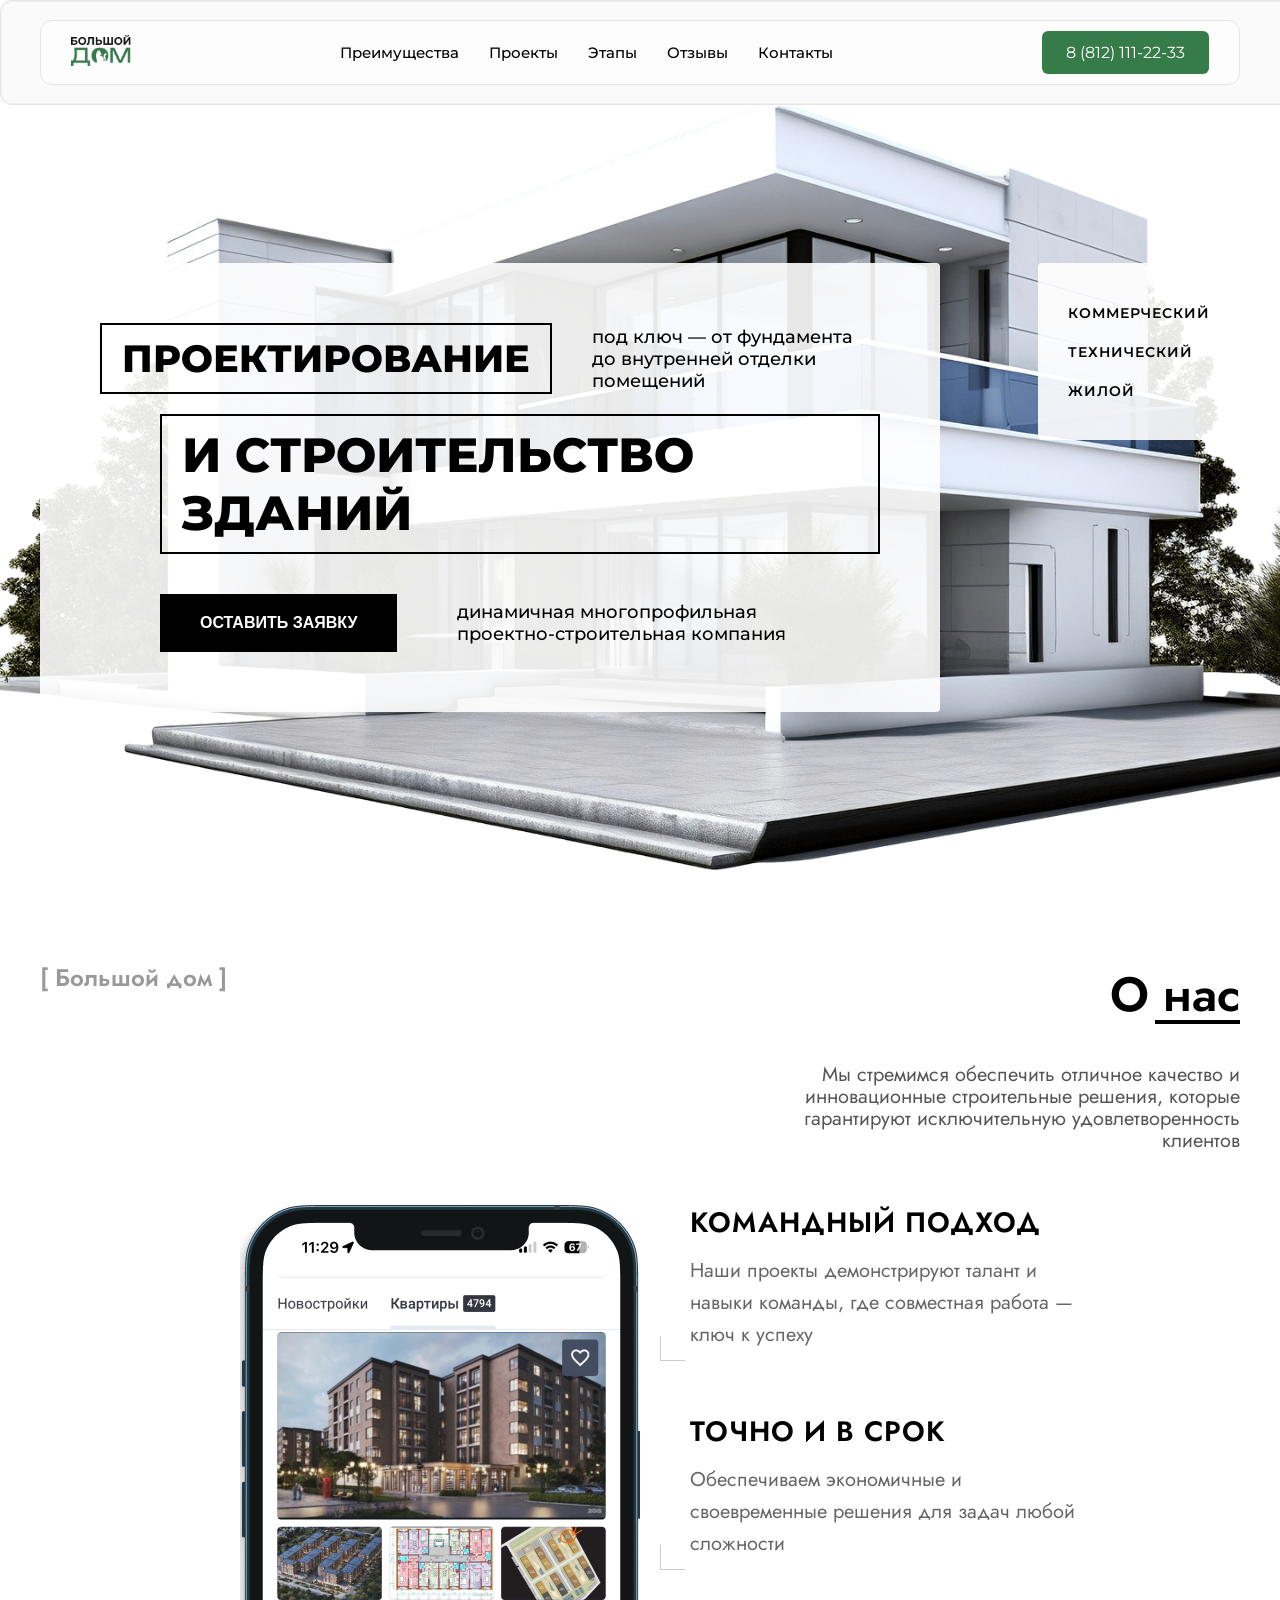
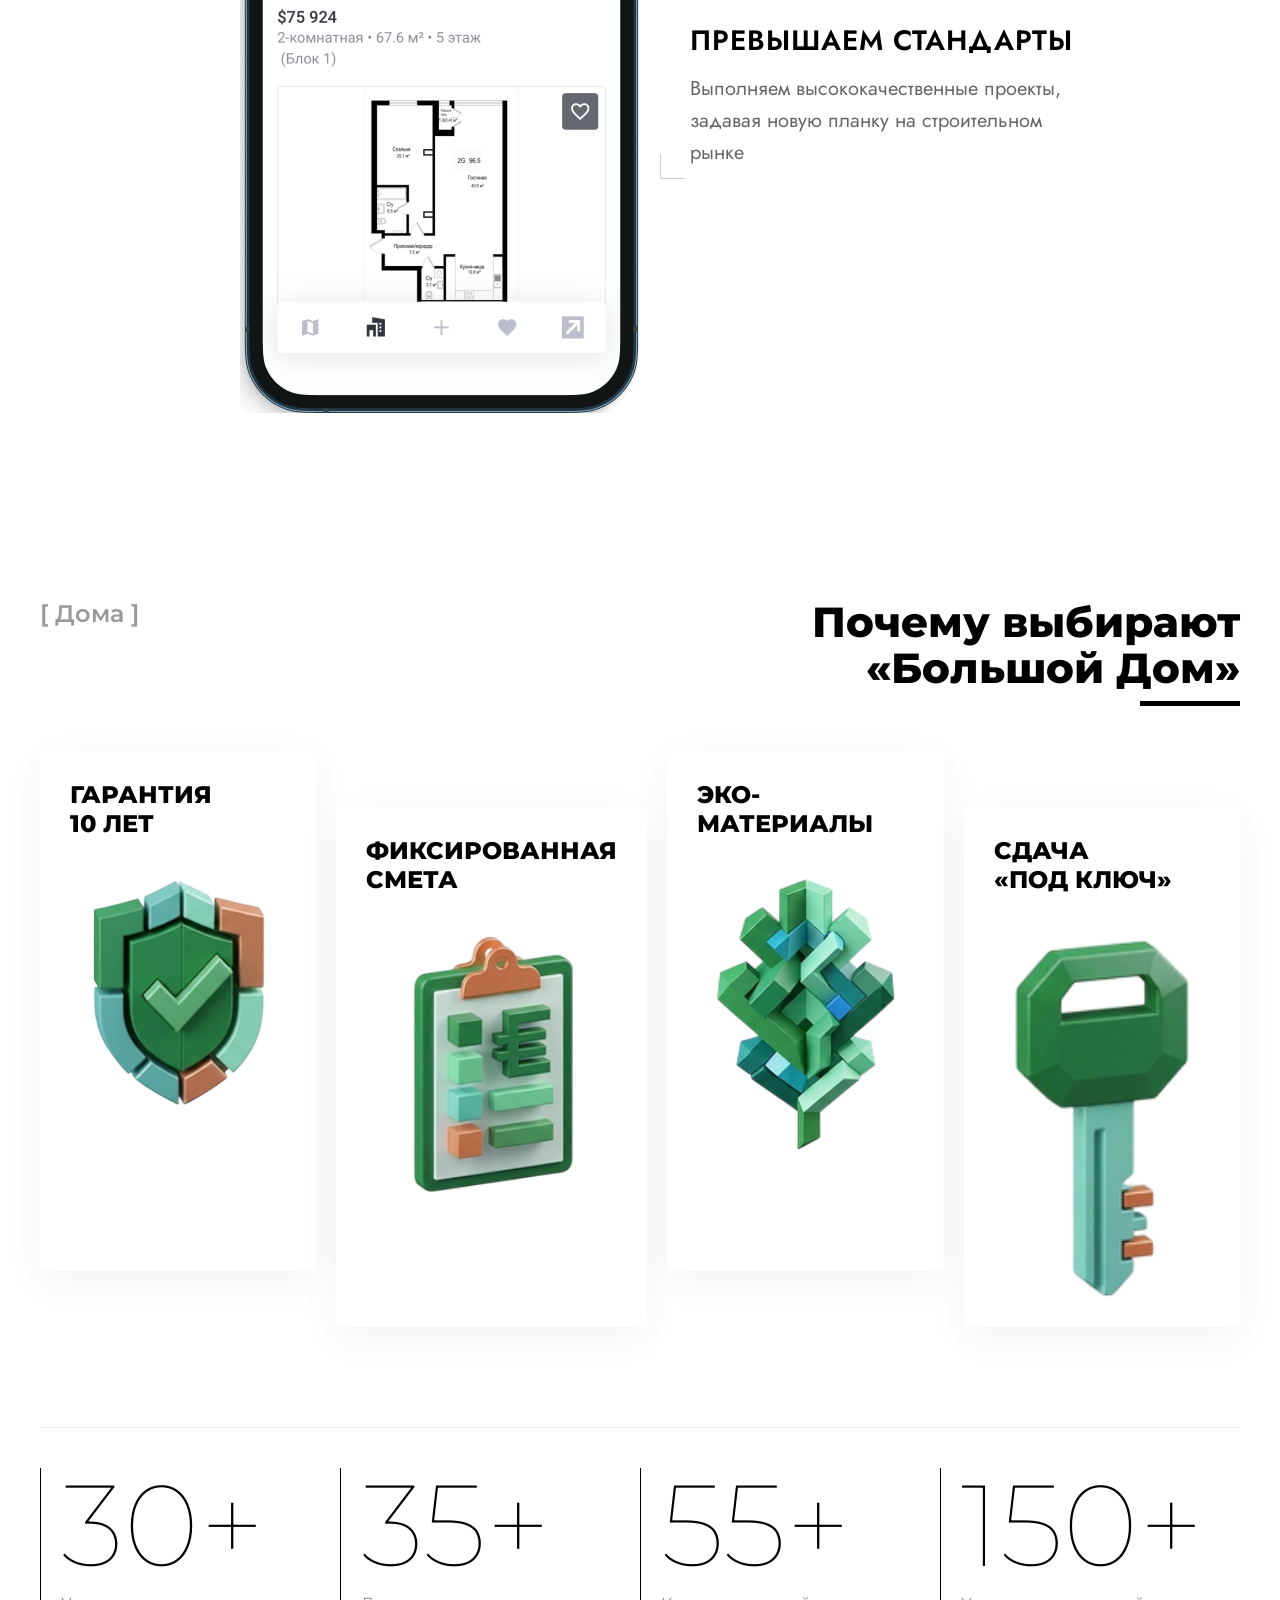
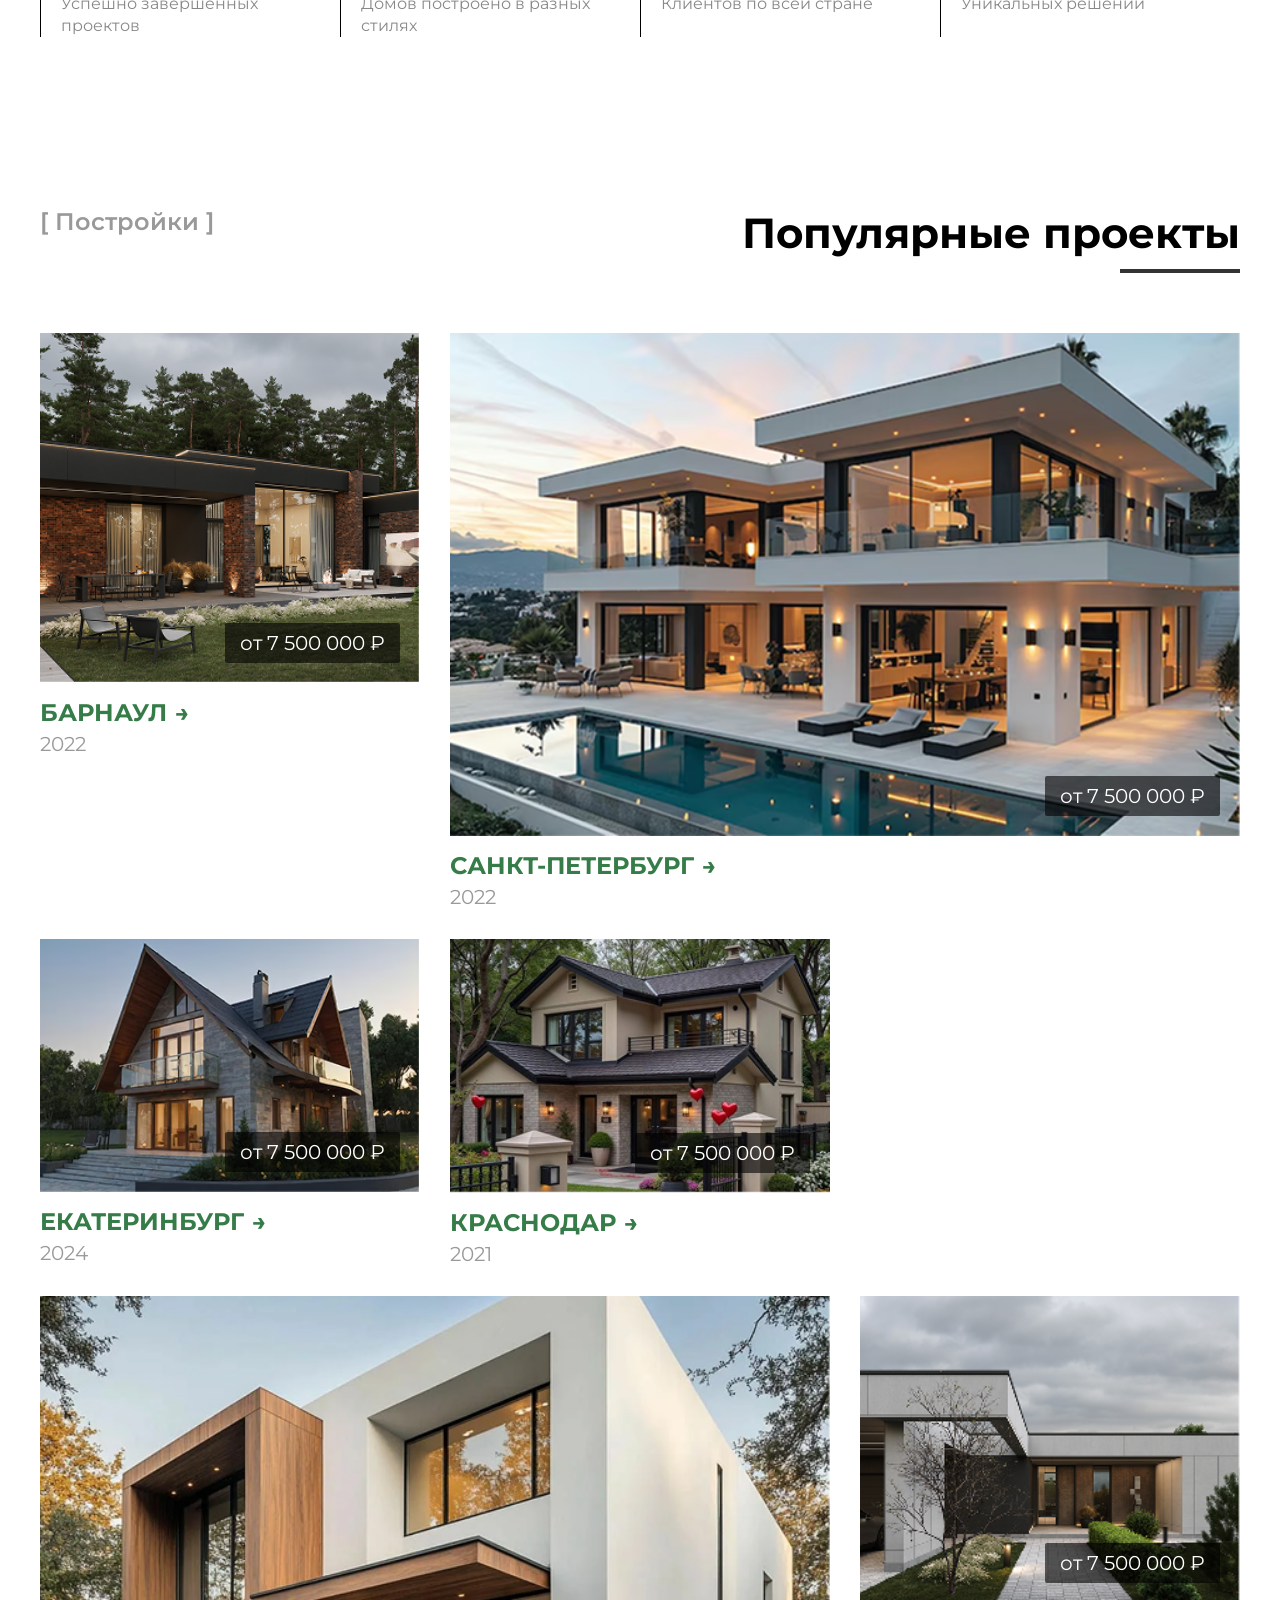
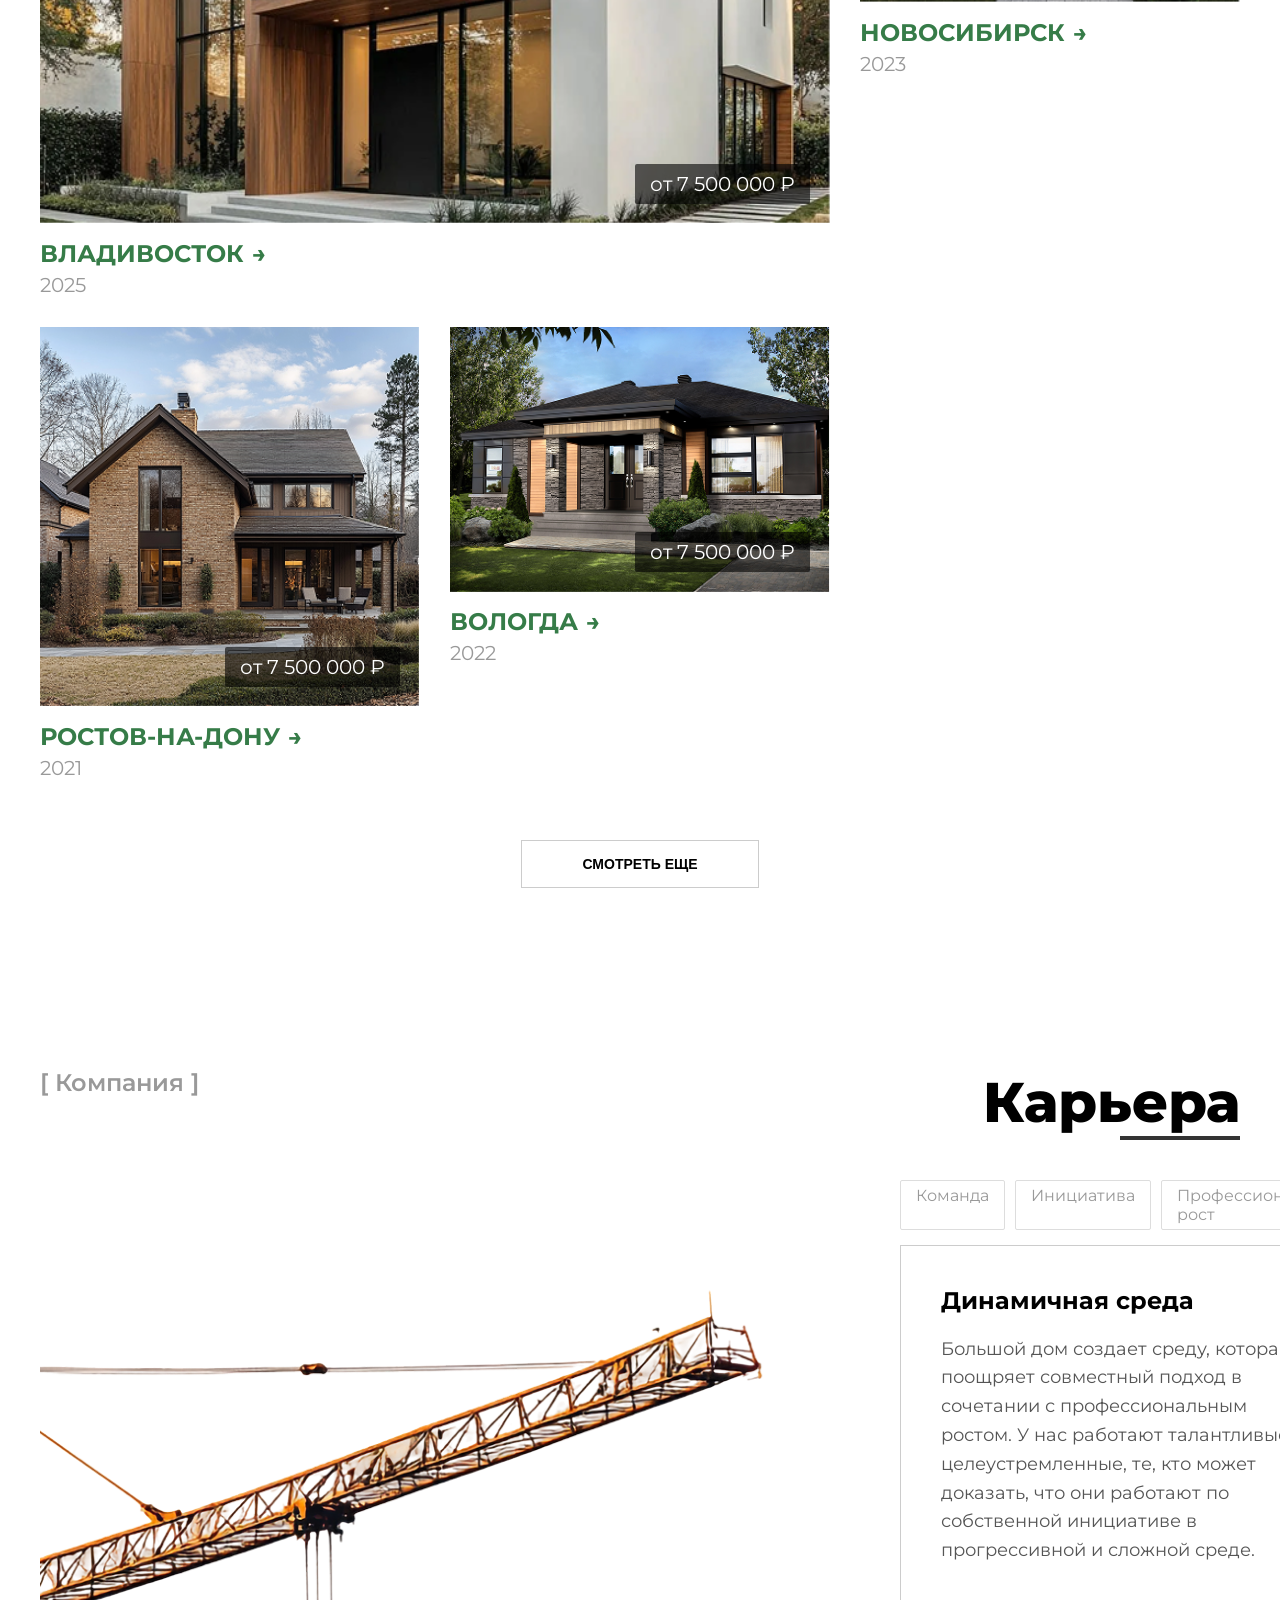
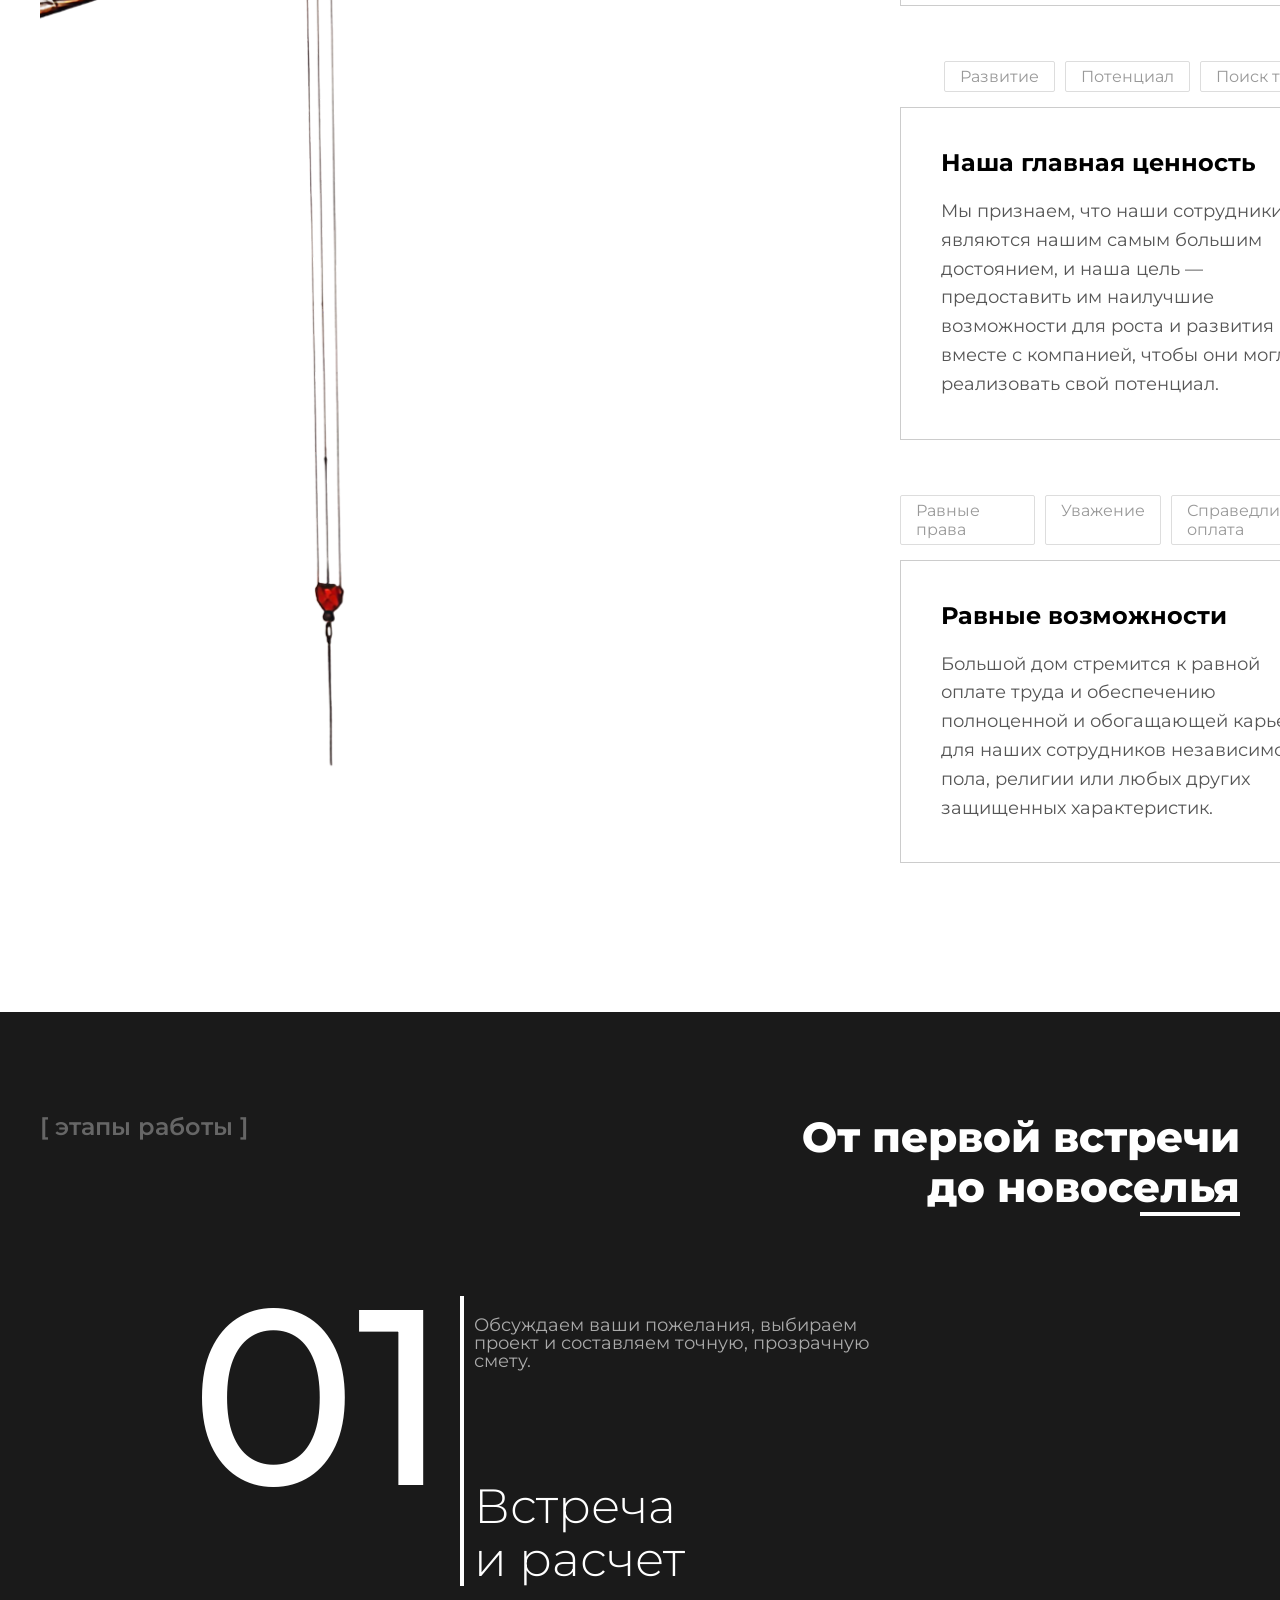
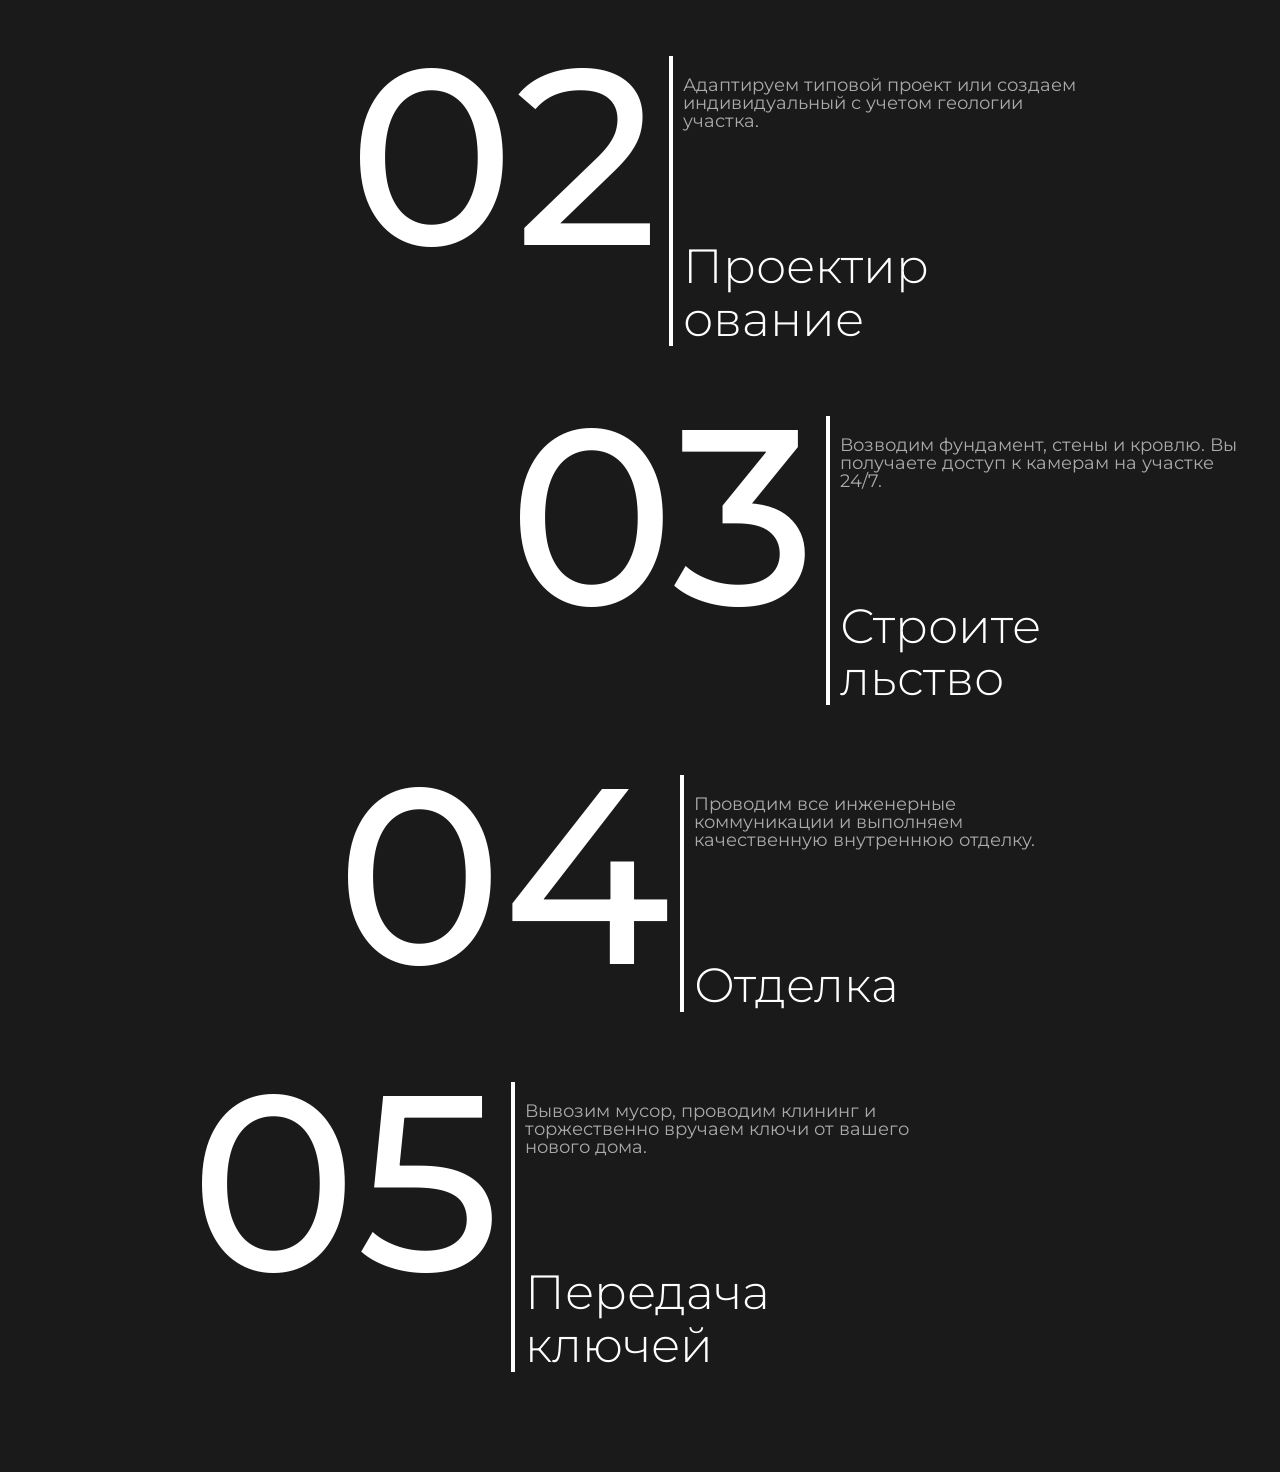
==== index.html @ cb2546c2 "teat1 test123123" ====
<!DOCTYPE html>
<html lang="ru">
<head>
    <meta charset="UTF-8">
    <meta name="viewport" content="width=device-width, initial-scale=1.0">
    <title>Большой Дом — Проектирование и строительство</title>
    <link rel="stylesheet" href="style.css">
    <link rel="preconnect" href="https://fonts.googleapis.com">
    <link rel="preconnect" href="https://fonts.gstatic.com" crossorigin>
    <link href="https://fonts.googleapis.com/css2?family=Jost:wght@400;500;600;700&family=Montserrat:wght@400;500;700;800&display=swap" rel="stylesheet">
</head>

<body>
    <header class="header">
        <div class="header-overlay">
            <div class="header-container">
                <div class="logo-block">
                    <img src="IMG/LogoDom.png" alt="Большой Дом" class="logo-image">
                </div>
                <nav class="nav-menu">
                    <a href="#">Преимущества</a>
                    <a href="#">Проекты</a>
                    <a href="#">Этапы</a>
                    <a href="#">Отзывы</a>
                    <a href="#">Контакты</a>
                </nav>
                <div class="phone-block">
                    <div class="phone-number-wrapper">
                        <div class="phone-number">8 (812) 111-22-33</div>
                    </div>
                </div>
            </div>
        </div>
    </header>

    <section class="hero">
        <div class="hero__inner">
            <div class="hero__content">
                <div class="hero__header-group">
                    <h2 class="hero__label">ПРОЕКТИРОВАНИЕ</h2>
                    <p class="hero__subtitle">под ключ — от фундамента до внутренней отделки помещений</p>
                </div>
                <h1 class="hero__main-title">И СТРОИТЕЛЬСТВО ЗДАНИЙ</h1>
                
                <div class="hero__footer-group">
                    <button class="button_zaiavka">ОСТАВИТЬ ЗАЯВКУ</button>
                    <p class="hero__description">динамичная многопрофильная<br>проектно-строительная компания</p>
                </div>
            </div>
            
            <div class="hero__right">
                <div class="building-types">
                    <div class="building-type"><span>КОММЕРЧЕСКИЙ</span></div>
                    <div class="building-type"><span>ТЕХНИЧЕСКИЙ</span></div>
                    <div class="building-type"><span>ЖИЛОЙ</span></div>
                </div>
            </div>
        </div>
    </section>

    <section class="about-section">
        <div class="container">
            <div class="about-header">
                <span class="about-brand">[ Большой дом ]</span>
                <div class="about-title-block">
                    <h2 class="about-h2">О нас</h2>
                    <p class="about-lead">Мы стремимся обеспечить отличное качество и инновационные строительные решения, которые гарантируют исключительную удовлетворенность клиентов</p>
                </div>
            </div>

            <div class="about-body">
                <div class="about-image-wrap">
                    <img src="IMG\iPhone 12 Pro Max.png" alt="Приложение Большой Дом" class="phone-img">
                </div>

                <div class="about-features">
                    <div class="feature-item">
                        <h3>КОМАНДНЫЙ ПОДХОД</h3>
                        <p>Наши проекты демонстрируют талант и навыки команды, где совместная работа — ключ к успеху</p>
                        <div class="deco-corner"></div>
                    </div>

                    <div class="feature-item">
                        <h3>ТОЧНО И В СРОК</h3>
                        <p>Обеспечиваем экономичные и своевременные решения для задач любой сложности</p>
                        <div class="deco-corner"></div>
                    </div>

                    <div class="feature-item">
                        <h3>ПРЕВЫШАЕМ СТАНДАРТЫ</h3>
                        <p>Выполняем высококачественные проекты, задавая новую планку на строительном рынке</p>
                        <div class="deco-corner"></div>
                    </div>
                </div>
            </div>
        </div>
    </section>

    <section class="benefits-section">
        <div class="container">
            <div class="benefits-header">
                <span class="about-brand">[ Дома ]</span>
                <h2 class="benefits-title">Почему выбирают<br>«Большой Дом»</h2>
            </div>

            <div class="benefits-grid">
                <div class="benefit-card">
                    <div class="card-content">
                        <h3>ГАРАНТИЯ<br>10 ЛЕТ</h3>
                        <img src="IMG/Icon1.png" alt="Гарантия" class="card-icon">
                    </div>
                </div>

                <div class="benefit-card2">
                    <div class="card-content">
                        <h3>ФИКСИРОВАННАЯ<br>СМЕТА</h3>
                        <img src="IMG/Icon2.png" alt="Смета" class="card-icon">
                    </div>
                </div>

                <div class="benefit-card">
                    <div class="card-content">
                        <h3>ЭКО-<br>МАТЕРИАЛЫ</h3>
                        <img src="IMG/Icon3.png" alt="Эко-материалы" class="card-icon">
                    </div>
                </div>

                <div class="benefit-card2">
                    <div class="card-content">
                        <h3>СДАЧА<br>«ПОД КЛЮЧ»</h3>
                        <img src="IMG/Icon4.png" alt="Под ключ" class="card-icon">
                    </div>
                </div>
            </div>

            <div class="stats-row">
                <div class="stat-item">
                    <div class="stat-number">30+</div>
                    <p class="stat-text">Успешно завершенных проектов</p>
                </div>
                <div class="stat-item">
                    <div class="stat-number">35+</div>
                    <p class="stat-text">Домов построено в разных стилях</p>
                </div>
                <div class="stat-item">
                    <div class="stat-number">55+</div>
                    <p class="stat-text">Клиентов по всей стране</p>
                </div>
                <div class="stat-item">
                    <div class="stat-number">150+</div>
                    <p class="stat-text">Уникальных решений</p>
                </div>
            </div>
        </div>
    </section>

    <section class="projects-section">
        <div class="container-wide">
            <div class="projects-header">
                <span class="about-brand">[ Постройки ]</span>
                <div class="projects-title-wrap">
                    <h2 class="projects-title">Популярные проекты</h2>
                    <div class="title-underline"></div>
                </div>
            </div>

            <div class="projects-grid">
                <div class="project-card">
                    <div class="project-img-container">
                        <img src="IMG/Barnaul.png" alt="Барнаул">
                        <span class="project-price">от 7 500 000 ₽</span>
                    </div>
                    <div class="project-info">
                        <h3>БАРНАУЛ <span>&rarr;</span></h3>
                        <p>2022</p>
                    </div>
                </div>

                <div class="project-card large">
                    <div class="project-img-container">
                        <img src="IMG\Piter.png" alt="Санкт-Петербург">
                        <span class="project-price">от 7 500 000 ₽</span>
                    </div>
                    <div class="project-info">
                        <h3>САНКТ-ПЕТЕРБУРГ <span>&rarr;</span></h3>
                        <p>2022</p>
                    </div>
                </div>

                

                <div class="project-card">
                    <div class="project-img-container">
                        <img src="IMG/Ekb.png" alt="Екатеринбург">
                        <span class="project-price">от 7 500 000 ₽</span>
                    </div>
                    <div class="project-info">
                        <h3>ЕКАТЕРИНБУРГ <span>&rarr;</span></h3>
                        <p>2024</p>
                    </div>
                </div>
                <div class="project-card">
                <div class="project-img-container">
                    <img src="IMG/Krasnodar.png" alt="Краснодар">
                    <span class="project-price">от 7 500 000 ₽</span>
                </div>
                <div class="project-info">
                    <h3>КРАСНОДАР <span>&rarr;</span></h3>
                    <p>2021</p>
                </div>
            </div>

            <div class="project-card large">
                <div class="project-img-container">
                    <img src="IMG/Vladivostok.png" alt="Владивосток">
                    <span class="project-price">от 7 500 000 ₽</span>
                </div>
                <div class="project-info">
                    <h3>ВЛАДИВОСТОК <span>&rarr;</span></h3>
                    <p>2025</p>
                </div>
            </div>

            <div class="project-card">
                <div class="project-img-container">
                    <img src="IMG/Novo.png" alt="Новосибирск">
                    <span class="project-price">от 7 500 000 ₽</span>
                </div>
                <div class="project-info">
                    <h3>НОВОСИБИРСК <span>&rarr;</span></h3>
                    <p>2023</p>
                </div>
            </div>

            <div class="project-card">
                <div class="project-img-container">
                    <img src="IMG/Rostov.png" alt="Ростов-на-Дону">
                    <span class="project-price">от 7 500 000 ₽</span>
                </div>
                <div class="project-info">
                    <h3>РОСТОВ-НА-ДОНУ <span>&rarr;</span></h3>
                    <p>2021</p>
                </div>
            </div>

            <div class="project-card">
                <div class="project-img-container">
                    <img src="IMG/vologda.png" alt="Вологда">
                    <span class="project-price">от 7 500 000 ₽</span>
                </div>
                <div class="project-info">
                    <h3>ВОЛОГДА <span>&rarr;</span></h3>
                    <p>2022</p>
                </div>
            </div>
        </div>
            </div>

            <div class="projects-footer">
                <button class="button-more">СМОТРЕТЬ ЕЩЕ</button>
            </div>
            
        </div>
    </section>
    <section class="career-section">
        <div class="container-career">
            <div class="career-header">
                <span class="about-brand">[ Компания ]</span>
                <div class="career-title-wrap">
                    <h2 class="career-main-title">Карьера</h2>
                    <div class="title-underline"></div>
                </div>
            </div>

            <div class="career-content">
                <div class="career-visual">
                    <img src="IMG/Kran.png" alt="Строительный кран" class="crane-img">
                </div>

                <div class="career-info">
                    <div class="career-block">
                        <div class="tags-row">
                            <span class="tag">Команда</span>
                            <span class="tag">Инициатива</span>
                            <span class="tag">Профессиональный рост</span>
                        </div>
                        <div class="career-text-box">
                            <h3>Динамичная среда</h3>
                            <p>Большой дом создает среду, которая поощряет совместный подход в сочетании с профессиональным ростом. У нас работают талантливые и целеустремленные, те, кто может доказать, что они работают по собственной инициативе в прогрессивной и сложной среде.</p>
                        </div>
                    </div>

                    <div class="career-block">
                        <div class="tags-row">
                            <span class="tag">Развитие</span>
                            <span class="tag">Потенциал</span>
                            <span class="tag">Поиск талантов</span>
                        </div>
                        <div class="career-text-box">
                            <h3>Наша главная ценность</h3>
                            <p>Мы признаем, что наши сотрудники являются нашим самым большим достоянием, и наша цель — предоставить им наилучшие возможности для роста и развития вместе с компанией, чтобы они могли реализовать свой потенциал.</p>
                        </div>
                    </div>

                    <div class="career-block">
                        <div class="tags-row">
                            <span class="tag">Равные права</span>
                            <span class="tag">Уважение</span>
                            <span class="tag">Справедливая оплата</span>
                        </div>
                        <div class="career-text-box">
                            <h3>Равные возможности</h3>
                            <p>Большой дом стремится к равной оплате труда и обеспечению полноценной и обогащающей карьеры для наших сотрудников независимо от пола, религии или любых других защищенных характеристик.</p>
                        </div>
                    </div>
                </div>
            </div>
        </div>
    </section>
    <section class="steps-section">
        <div class="container-steps">
            <div class="steps-header">
                <span class="about-brand white">[ этапы работы ]</span>
                <div class="steps-title-wrap">
                    <h2 class="steps-main-title">От первой встречи<br>до новоселья</h2>
                    <div class="title-underline white"></div>
                </div>
            </div>

            <div class="steps-timeline">
                <div class="step-item">
                    <div class="step-number">01</div>

                    <div class="step-divider"></div>

                    <div class="step-content">
                        <p class="step-descr">Обсуждаем ваши пожелания, выбираем проект и составляем точную, прозрачную смету.</p>
                        <h3>Встреча<br>и расчет</h3>
                    </div>
                </div>
                <div class="step-item step-item-center">
                    <div class="step-number">02</div>
                    <div class="step-divider"></div>
                    <div class="step-content">
                        <p class="step-descr">Адаптируем типовой проект или создаем индивидуальный с учетом геологии участка.</p>
                        <h3>Проектир<br>ование</h3>
                    </div>
                </div>

                <div class="step-item step-item-right">
                    <div class="step-number">03</div>
                    <div class="step-divider"></div>
                    <div class="step-content">
                        <p class="step-descr">Возводим фундамент, стены и кровлю. Вы получаете доступ к камерам на участке 24/7.</p>
                        <h3>Строите<br>льство</h3>
                    </div>
                </div>

                <div class="step-item step-item-center">
                    <div class="step-number">04</div>
                    <div class="step-divider"></div>
                    <div class="step-content">
                        <p class="step-descr">Проводим все инженерные коммуникации и выполняем качественную внутреннюю отделку.</p>
                        <h3>Отделка</h3>
                    </div>
                </div>

                <div class="step-item last">
                    <div class="step-number filled">05</div>
                    <div class="step-divider"></div>
                    <div class="step-content">
                        <p class="step-descr">Вывозим мусор, проводим клининг и торжественно вручаем ключи от вашего нового дома.</p>
                        <h3>Передача<br>ключей</h3>
                    </div>
                </div>
            </div>
        </div>
    </section>
</body>
</html>
---- style.css ----
/* Базовые настройки */
* {
    margin: 0;
    padding: 0;
    box-sizing: border-box;
}

body {
    font-family: 'Montserrat', sans-serif;
    background-color: #fff;
    color: #000;
}

/* ШАПКА */
.header {
    background-image: url('IMG/Header.png');
    background-size: cover;
    padding: 20px 40px;
}

.header-overlay {
    background: rgba(255, 255, 255, 0.6);
    border: 1px solid #e6e6e6;
    border-radius: 12px;
    max-width: 1400px;
    margin: 0 auto;
}

.header-container {
    display: flex;
    justify-content: space-between;
    align-items: center;
    padding: 10px 30px;
}

.logo-image { width: 60px; height: auto; }

.nav-menu { display: flex; gap: 30px; }
.nav-menu a {
    text-decoration: none;
    color: #000;
    font-weight: 500;
    font-size: 15px;
    transition: 0.3s;
}
.nav-menu a:hover { color: #367C48; }

.phone-number-wrapper {
    background-color: #367C48;
    color: #fff;
    padding: 12px 24px;
    border-radius: 6px;
}

/* HERO СЕКЦИЯ */
.hero {
    background-image: url('IMG/FonDOM.png');
    background-size: cover;
    background-position: center;
    min-height: 85vh;
    display: flex;
    align-items: center;
    padding: 40px;
}

.hero__inner {
    max-width: 1400px;
    margin: 0 auto;
    width: 100%;
    display: flex;
    justify-content: space-between;
    align-items: flex-start;
}

.hero__content {
    background: rgba(255, 255, 255, 0.9);
    padding: 60px;
    border-radius: 4px;
    max-width: 900px;
}

.hero__header-group {
    display: flex;
    align-items: center;
    gap: 40px;
    margin-bottom: 20px;
}

.hero__label {
    border: 2px solid #000;
    padding: 10px 20px;
    font-size: 38px;
    font-weight: 800;
}

.hero__subtitle {
    font-size: 18px;
    max-width: 350px;
    font-weight: 500;
}

.hero__main-title {
    font-size: 48px;
    font-weight: 800;
    border: 2px solid #000;
    display: inline-block;
    padding: 10px 20px;
    margin-left: 60px;
    margin-bottom: 40px;
}

.hero__footer-group {
    display: flex;
    align-items: center;
    gap: 60px;
    margin-left: 60px;
}

.button_zaiavka {
    background: #000;
    color: #fff;
    border: none;
    padding: 20px 40px;
    font-size: 16px;
    font-weight: 600;
    cursor: pointer;
}

.hero__description {
    font-size: 18px;
    font-weight: 500;
}

.hero__right {
    background: rgba(255, 255, 255, 0.9);
    padding: 40px 30px;
    border-radius: 4px;
}

.building-types { display: flex; flex-direction: column; gap: 20px; }
.building-type span { font-weight: 600; font-size: 14px; letter-spacing: 1px; }

/* СЕКЦИЯ О НАС */
.about-section {
    padding: 50px 0;
    font-family: 'Jost', sans-serif;
}

.container {
    align-items: center;
    padding: 40px;
    max-width: 1920px;
    margin: 0 auto;
}

.about-header {
    display: flex;
    justify-content: space-between;
    margin-bottom: 50px;
}

.about-brand {
    font-weight: 600;
    color: #999;
    font-size: 24px;
}

.about-title-block {
    text-align: right;
    max-width: 500px;
}

.about-h2 {
    font-size: 48px;
    font-weight: 600;
    margin-bottom: 35px;
    position: relative;
    display: inline-block;
}

.about-h2::after {
    content: "";
    position: absolute;
    right: 0;
    bottom: 5px;
    width: 85px;
    height: 4px;
    background: #000;
}

.about-lead {
    font-size: 20px;
    color: #555;
    line-height: 1.1;
    max-width: 1500px;

}

.about-body {
    display: flex;
    align-items: start;
    gap: 50px;
    margin-left: 200px;
}

.phone-img { width: 100%; max-width:x; }

.about-features {
    flex: 1;
    display: flex;
    flex-direction: column;
    gap: 60px;
}

.feature-item {
    position: relative;
}

.feature-item h3 {
    font-size: 28px;
    font-weight: 600;
    margin-bottom: 12px;
    letter-spacing: 1px;
}

.feature-item p {
    font-size: 20px;
    color: #666;
    max-width: 400px;
    line-height: 1.6;
}

.deco-corner {
    position: absolute;
    left: -30px;
    bottom: -10px;
    width: 25px;
    height: 25px;
    border-left: 1px solid #ccc;
    border-bottom: 1px solid #ccc;
}

/* Адаптивность */
@media (max-width: 1100px) {
    .hero__inner, .about-body, .about-header {
        flex-direction: column;
        align-items: center;
        text-align: center;
    }
    .about-title-block { text-align: center; margin-top: 20px; }
    .hero__main-title, .hero__footer-group { margin-left: 0; }
    .about-h2::after { right: 50%; transform: translateX(50%); }
    .deco-corner { left: 50%; transform: translateX(-50%); }
}

/* ========== СЕКЦИЯ ПРЕИМУЩЕСТВ ========== */
.benefits-section {
    padding: 50px 0;
    background-color: #fff;
    font-family: 'Montserrat', sans-serif;
}

.benefits-header {
    display: flex;
    justify-content: space-between;
    align-items: flex-start;
    margin-bottom: 60px;
}

.benefits-title {
    font-size: 42px;
    font-weight: 800;
    text-align: right;
    line-height: 1.1;
    position: relative;
}

/* Линия под заголовком как в макете */
.benefits-title::after {
    content: "";
    position: absolute;
    right: 0;
    bottom: -15px;
    width: 100px;
    height: 5px;
    background: #000000;
}

/* Сетка карточек */
.benefits-grid {
    display: flex;
    justify-content: space-between;
    gap: 20px;
    margin-bottom: 100px;
}

.benefit-card {
    flex: 1;
    background: #ffffff;
    border-radius: 4px;
    padding: 30px;
    min-height: 380px;
    box-shadow: 0 10px 40px rgba(0,0,0,0.05);
    display: flex;
    flex-direction: column;
    transition: transform 0.3s ease;
    margin-bottom: 56px;
}

.benefit-card2{
    flex: 1;
    background: #ffffff;
    border-radius: 4px;
    padding: 30px;
    min-height: 380px;
    box-shadow: 0 10px 40px rgba(0,0,0,0.05);
    display: flex;
    flex-direction: column;
    transition: transform 0.3s ease;
    margin-top: 56px;
}

.benefit-card:hover {
    transform: translateY(-10px);
}

.benefit-card h3 {
    font-size: 24px;
    font-weight: 800;
    margin-bottom: 40px;
    line-height: 1.2;
}

.benefit-card2:hover {
    transform: translateY(-10px);
}

.benefit-card2 h3 {
    font-size: 24px;
    font-weight: 800;
    margin-bottom: 40px;
    line-height: 1.2;
}

.card-icon {
    width: 100%;
    height: auto;
    max-width: 180px;
    margin: auto auto 0 auto;
    display: block;
}

/* Секция статистики */
.stats-row {
    display: flex;
    justify-content: space-between;
    border-top: 1px solid #eee;
    padding-top: 40px;
}

.stat-item {
    flex: 1;
    border-left: 1px solid #000;
    padding-left: 20px;
}

.stat-number {
    font-size: 115px;
    font-weight: 100;
    line-height: 1;
    margin-bottom: 10px;
    font-family: 'Montserrat', sans-serif;
}

.stat-text {
    font-size: 16px;
    color: #888;
    max-width: 380px;
    line-height: 1.4;
}

/* Адаптивность для нового блока */
@media (max-width: 1100px) {
    .benefits-grid {
        flex-wrap: wrap;
    }
    .benefit-card {
        flex: 0 0 calc(50% - 20px);
    }
    .stats-row {
        flex-wrap: wrap;
        gap: 40px;
    }
    .stat-item {
        flex: 0 0 calc(50% - 20px);
    }
}

@media (max-width: 600px) {
    .benefit-card, .stat-item {
        flex: 0 0 100%;
    }
    .benefits-header {
        flex-direction: column;
        text-align: center;
    }
    .benefits-title {
        text-align: center;
        margin-top: 20px;
    }
    .benefits-title::after {
        right: 50%;
        transform: translateX(50%);
    }
}

/* ========== СЕКЦИЯ ПРОЕКТОВ ========== */
.projects-section {
    padding: 80px 0;
    background-color: #fff;
    font-family: 'Montserrat', sans-serif;
}

.container-wide {
    max-width: 1920px;
    margin: 0 auto;
    padding: 0 40px;
}

.projects-header {
    display: flex;
    justify-content: space-between;
    align-items: flex-start;
    margin-bottom: 60px;
}

.projects-title-wrap {
    text-align: right;
}

.projects-title {
    font-size: 42px;
    font-weight: 700;
    margin-bottom: 10px;
}

.title-underline {
    width: 120px;
    height: 4px;
    background: #333;
    margin-left: auto;
}

/* Сетка с использованием Grid */
.projects-grid {
    display: grid;
    grid-template-columns: repeat(3, 1fr);
    grid-auto-rows: auto;
    gap: 40px;
    margin-bottom: 60px;
}

/* Большая карточка занимает 2 колонки */
.project-card.large {
    grid-column: span 2;
}

.project-img-container {
    position: relative;
    overflow: hidden;
    margin-bottom: 15px;
}

.project-img-container img {
    width: 100%;
    display: block;
    transition: transform 0.5s ease;
}

.project-card:hover img {
    transform: scale(1.05);
}

.project-price {
    position: absolute;
    bottom: 20px;
    right: 20px;
    background: rgba(0, 0, 0, 0.6);
    color: #fff;
    padding: 8px 15px;
    font-size: 20px;
    border-radius: 2px;
}

/* Кнопка Смотреть еще */
.projects-footer {
    display: flex;
    justify-content: center;
}

.button-more {
    background: none;
    border: 1px solid #ccc;
    padding: 15px 60px;
    font-size: 14px;
    font-weight: 600;
    cursor: pointer;
    transition: all 0.3s ease;
}

.button-more:hover {
    background: #000;
    color: #fff;
    border-color: #000;
}

/* Адаптивность */
@media (max-width: 1024px) {
    .projects-grid {
        grid-template-columns: repeat(2, 1fr);
    }
    .project-card.large {
        grid-column: span 2;
    }
}

@media (max-width: 768px) {
    .projects-grid {
        grid-template-columns: 1fr;
    }
    .project-card.large {
        grid-column: span 1;
    }
    .projects-header {
        flex-direction: column;
        gap: 20px;
    }
    .projects-title-wrap {
        text-align: left;
    }
    .title-underline {
        margin-left: 0;
    }
}

.projects-grid {
    display: grid;
    grid-template-columns: repeat(3, 1fr);
    gap: 30px;
    margin-bottom: 60px;
}

/* Настройка для больших карточек (Санкт-Петербург и Владивосток) */
.project-card.large {
    grid-column: span 2;
}

/* Стили заголовков внутри карточек */
.project-info h3 {
    font-size: 24px;
    font-weight: 700;
    color: #367C48;
    margin: 10px 0 5px 0;
    display: flex;
    align-items: center;
    gap: 8px;
}

.project-info p {
    font-size: 20px;
    color: #999;
}

/* ========== СЕКЦИЯ КАРЬЕРА ========== */
.career-section {
    padding: 100px 0;
    background-color: #fff;
    overflow: hidden;
}

.container-career {
    max-width: 1920px;
    margin: 0 auto;
    padding: 0 40px;
}

.career-header {
    display: flex;
    justify-content: space-between;
    margin-bottom: 40px;
}

.career-main-title {
    font-size: 56px;
    font-weight: 800;
    text-align: right;
}

.career-content {
    display: flex;
    gap: 60px;
    position: relative;
}

/* Левая часть с краном */
.career-visual {
    flex: 0 0 800px;
    position: relative;
}

.crane-img {
    width: 100%;
    height: auto;
    object-fit: cover;
}

/* Правая часть с текстом */
.career-info {
    flex: 1;
    display: flex;
    flex-direction: column;
    gap: 55px;
}

.career-block {
    max-width: 700px;
}

/* Сдвиг центрального блока вправо как в макете */
.career-block.shift-right {
    align-self: flex-end;
}

.tags-row {
    display: flex;
    gap: 10px;
    margin-bottom: 15px;
    justify-content: flex-end;
}

.tag {
    font-size: 16px;
    border: 1px solid #ddd;
    padding: 5px 15px;
    color: #999;
    border-radius: 2px;
}

.career-text-box {
    border: 1px solid #ccc;
    padding: 40px;
    background: #fff;
}

.career-text-box h3 {
    font-size: 24px;
    font-weight: 700;
    margin-bottom: 20px;
    color: #000;
}

.career-text-box p {
    font-size: 18px;
    line-height: 1.6;
    color: #555;
}

/* Адаптивность */
@media (max-width: 1200px) {
    .career-content {
        flex-direction: column;
    }
    .career-visual {
        flex: none;
        width: 100%;
        max-height: 400px;
        overflow: hidden;
    }
    .career-block.shift-right {
        align-self: flex-start;
    }
}

/* ========== СЕКЦИЯ ЭТАПЫ РАБОТЫ ========== */
.steps-section {
    background-color: #1a1a1a;
    color: #ffffff;
    padding: 100px 0;
    font-family: 'Montserrat', sans-serif;
}

.container-steps {
    max-width: 1920px;
    margin: 0 auto;
    padding: 0 40px;
}

.steps-header {
    display: flex;
    justify-content: space-between;
    margin-bottom: 80px;
}

.about-brand.white { color: #666; }
.title-underline.white { background: #fff; margin-left: auto; width: 100px; height: 4px; }

.steps-main-title {
    font-size: 42px;
    font-weight: 800;
    text-align: right;
    line-height: 1.2;
}

.steps-timeline {
    position: relative;
    display: flex;
    flex-direction: column;
    gap: 70px;
    padding-left: 150px;
}

/* Вертикальная линия */
.timeline-line {
    position: absolute;
    left: 285px;
    top: 0;
    bottom: 0;
    width: 2px;
    background: #ffffff;
    z-index: 1;
}

.step-item {
    position: relative;
    display: flex;
    align-items: flex-start;
    z-index: 2;
    align-items: stretch;
}

/* Контурные цифры */
.step-number {
    font-size: 250px;
    font-weight: 500;
    line-height: 0.8;
    color: rgb(255, 255, 255);
    min-width: 220px;
    font-family: 'Montserrat', sans-serif;
}

/* Последняя цифра закрашена */
.step-number.filled {
    color: #ffffff;
    -webkit-text-stroke: 0;
}

.step-content {
    padding-top: 20px;
    max-width: 400px;
}

.step-descr {
    font-size: 18px;
    color: #aaa;
    margin-bottom: 110px;
    line-height: 1;
}

.step-content h3 {
    font-size: 48px;
    font-weight: 300;
    line-height: 1.1;
}

/* Адаптивность */
@media (max-width: 1024px) {
    .steps-timeline { padding-left: 0; }
    .timeline-line { display: none; }
    .step-item { flex-direction: column; margin-bottom: 40px; }
    .step-number { font-size: 100px; margin-bottom: 20px; }
    .steps-main-title { font-size: 32px; }
}

.step-item-center{
    justify-content: center;
}

.step-item-right{
    justify-content: right;
}

.step-divider {
    width: 4px;          
    background-color: #fff; 
    margin: 0 10px;       
    flex-shrink: 0;       
}
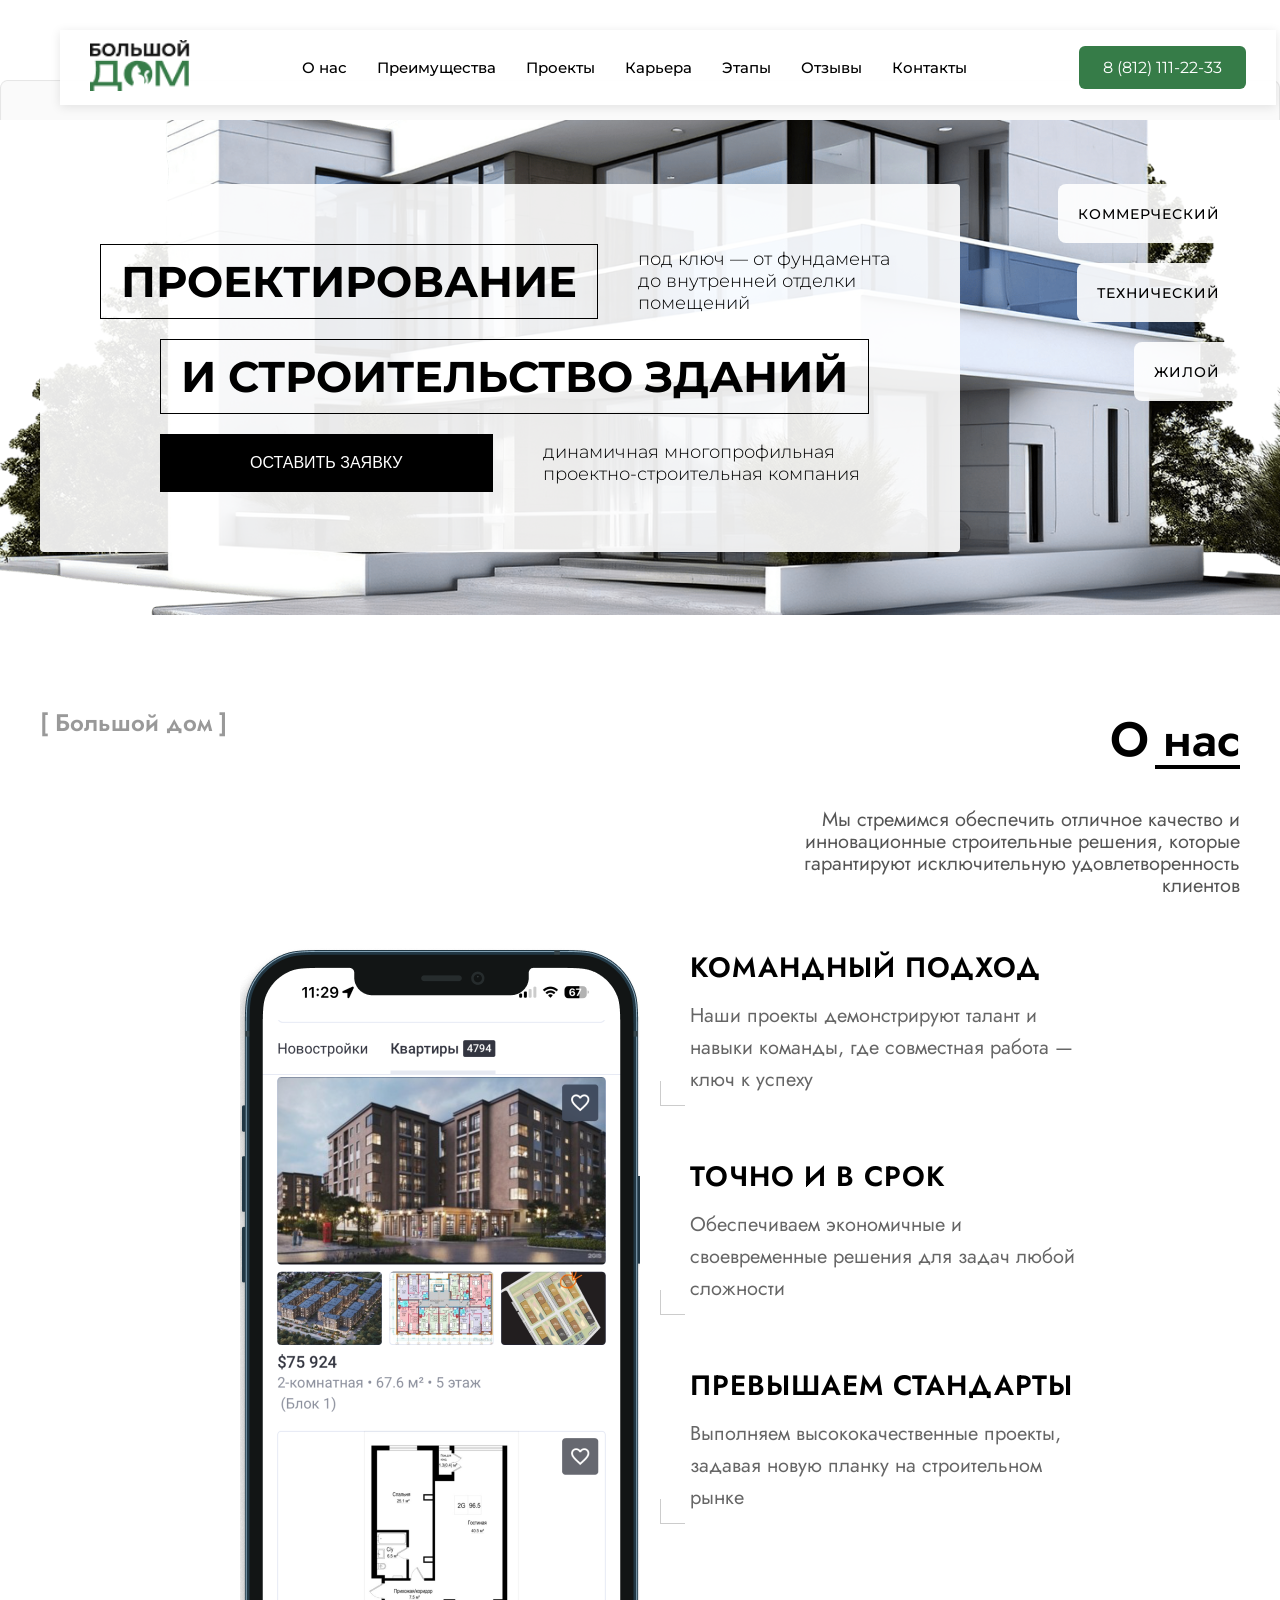
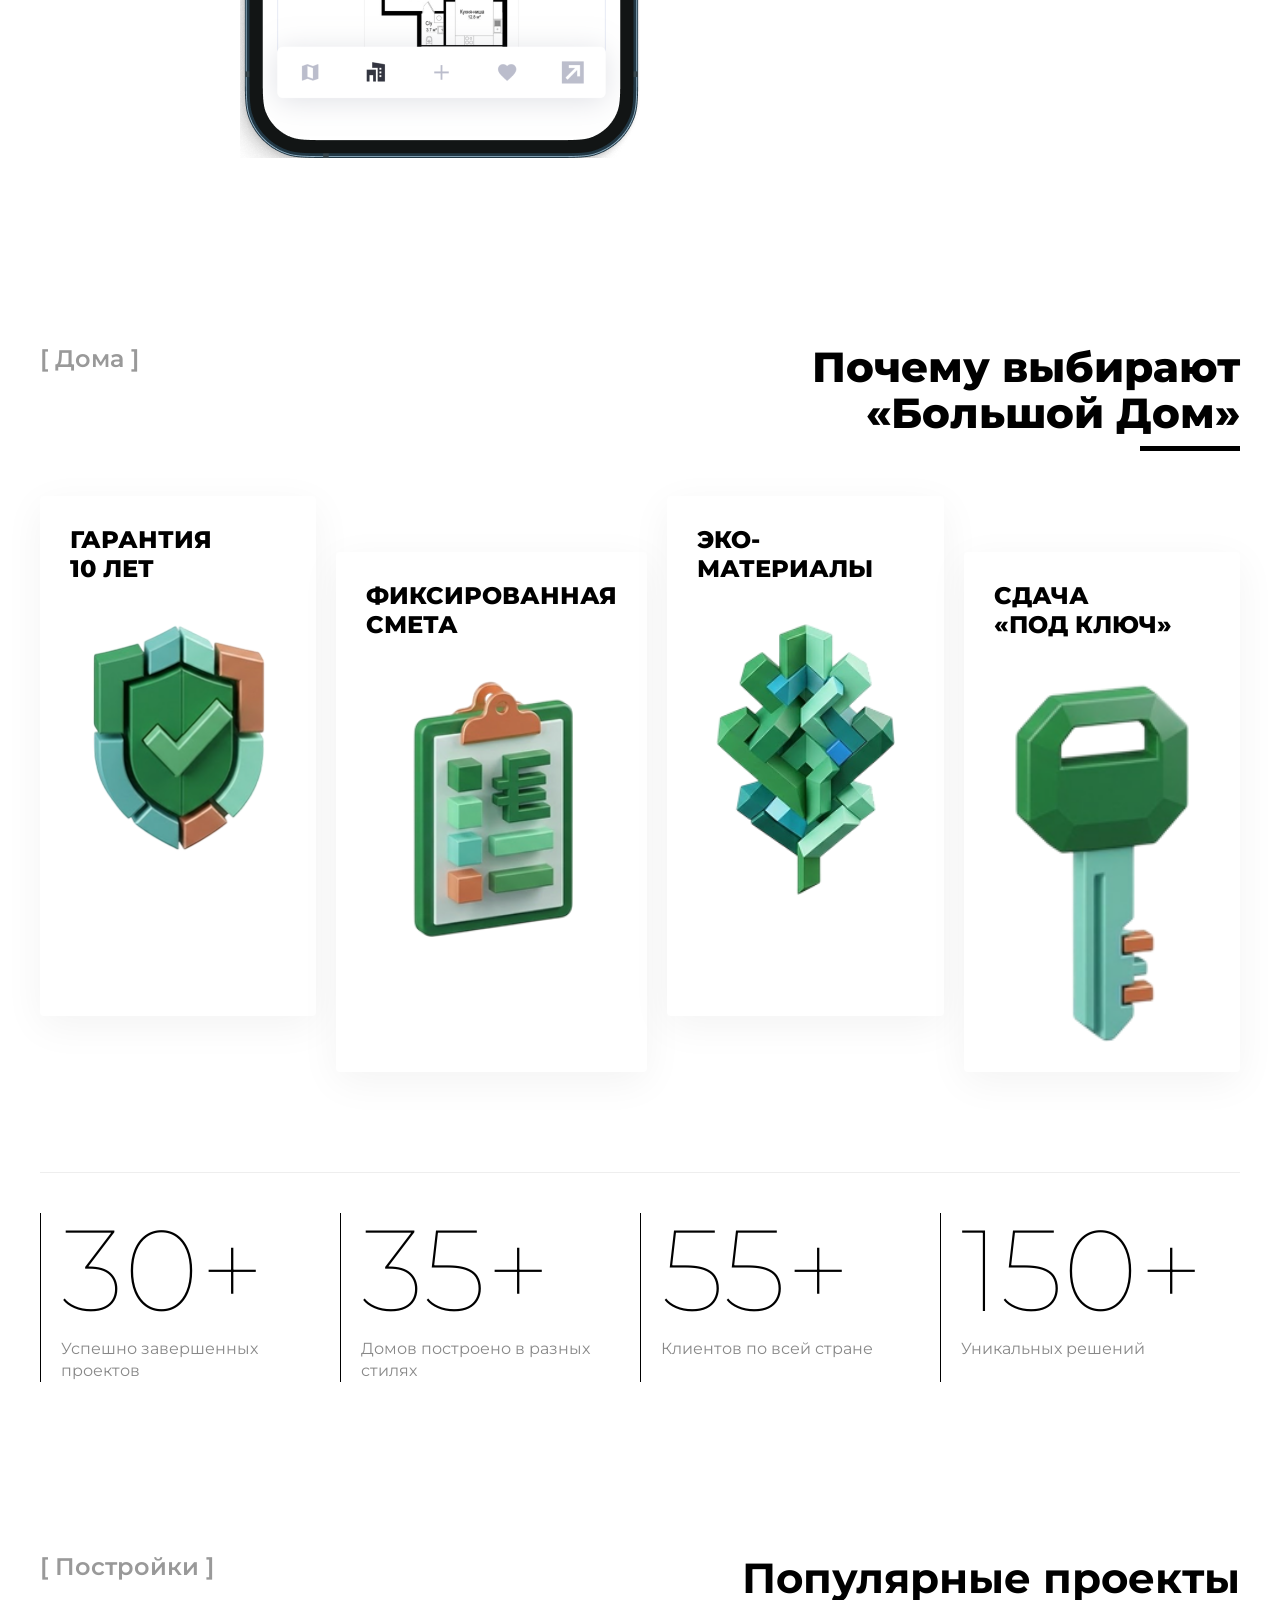
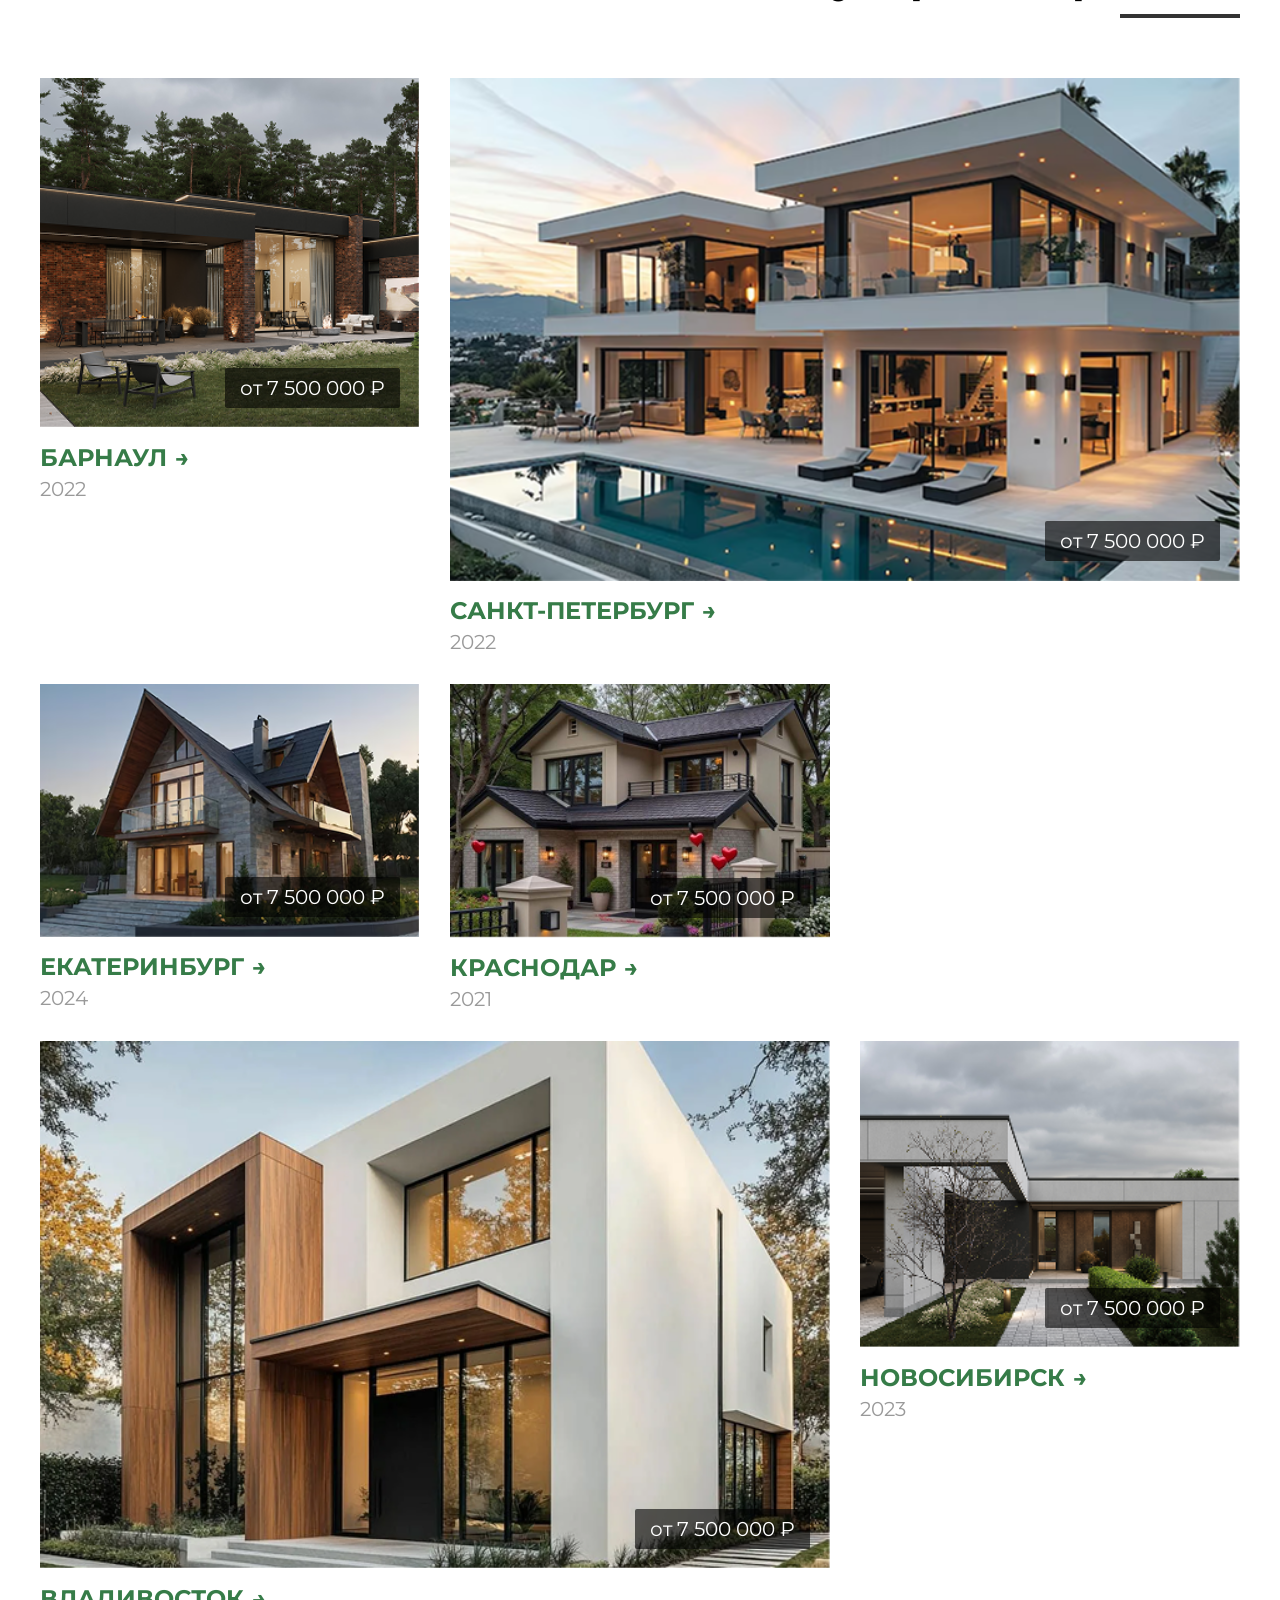
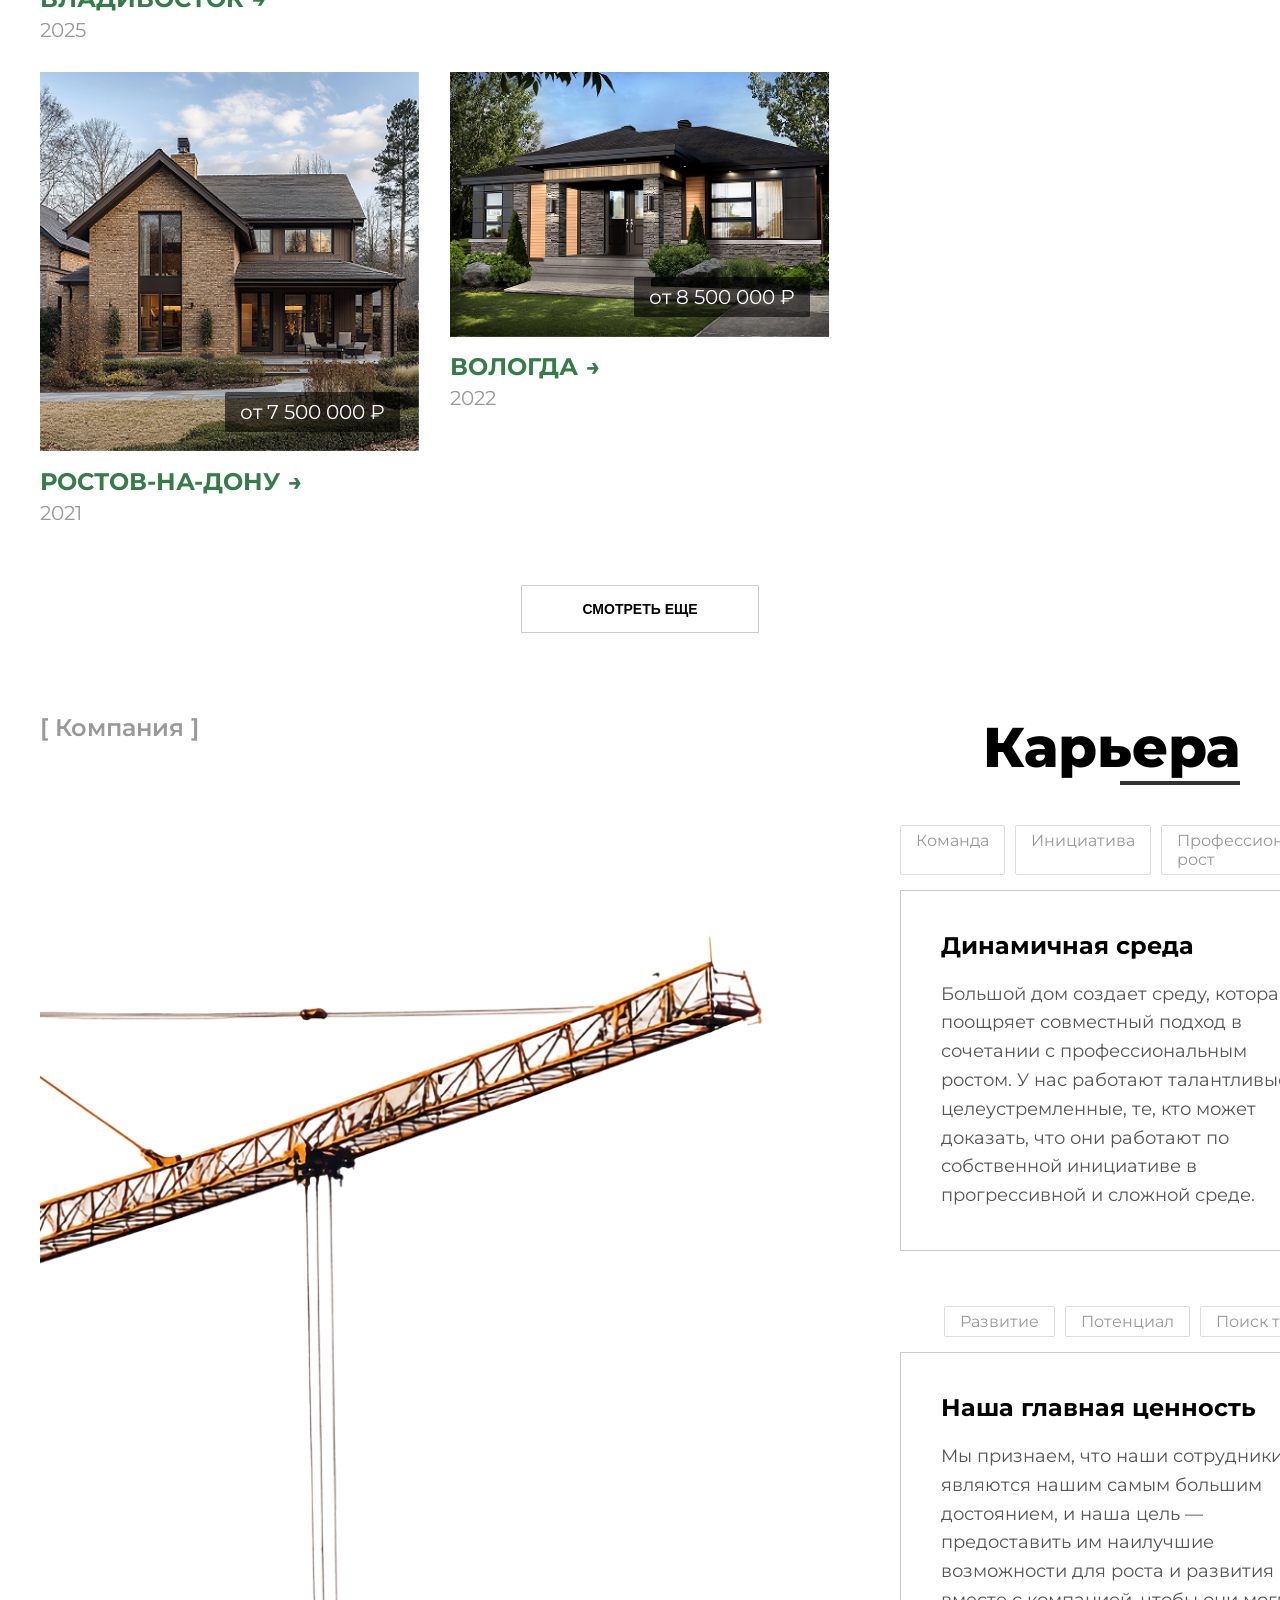
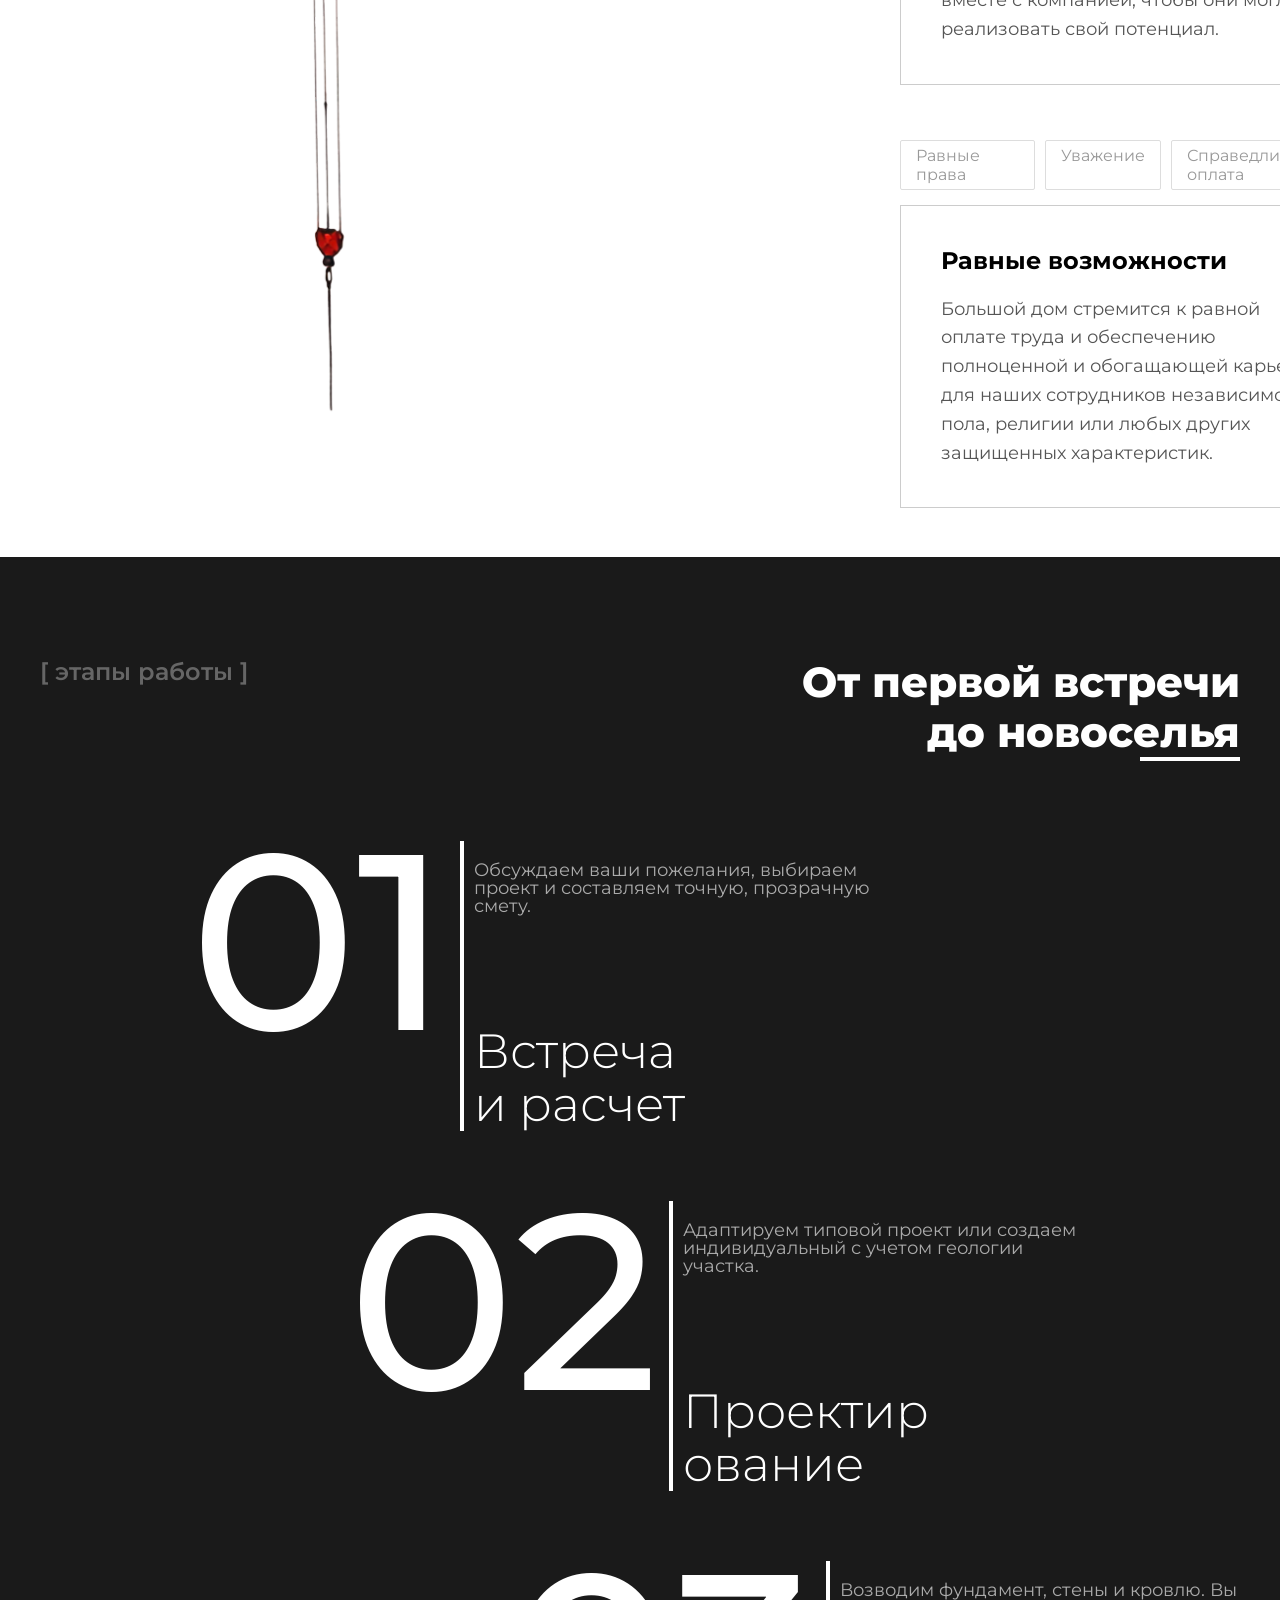
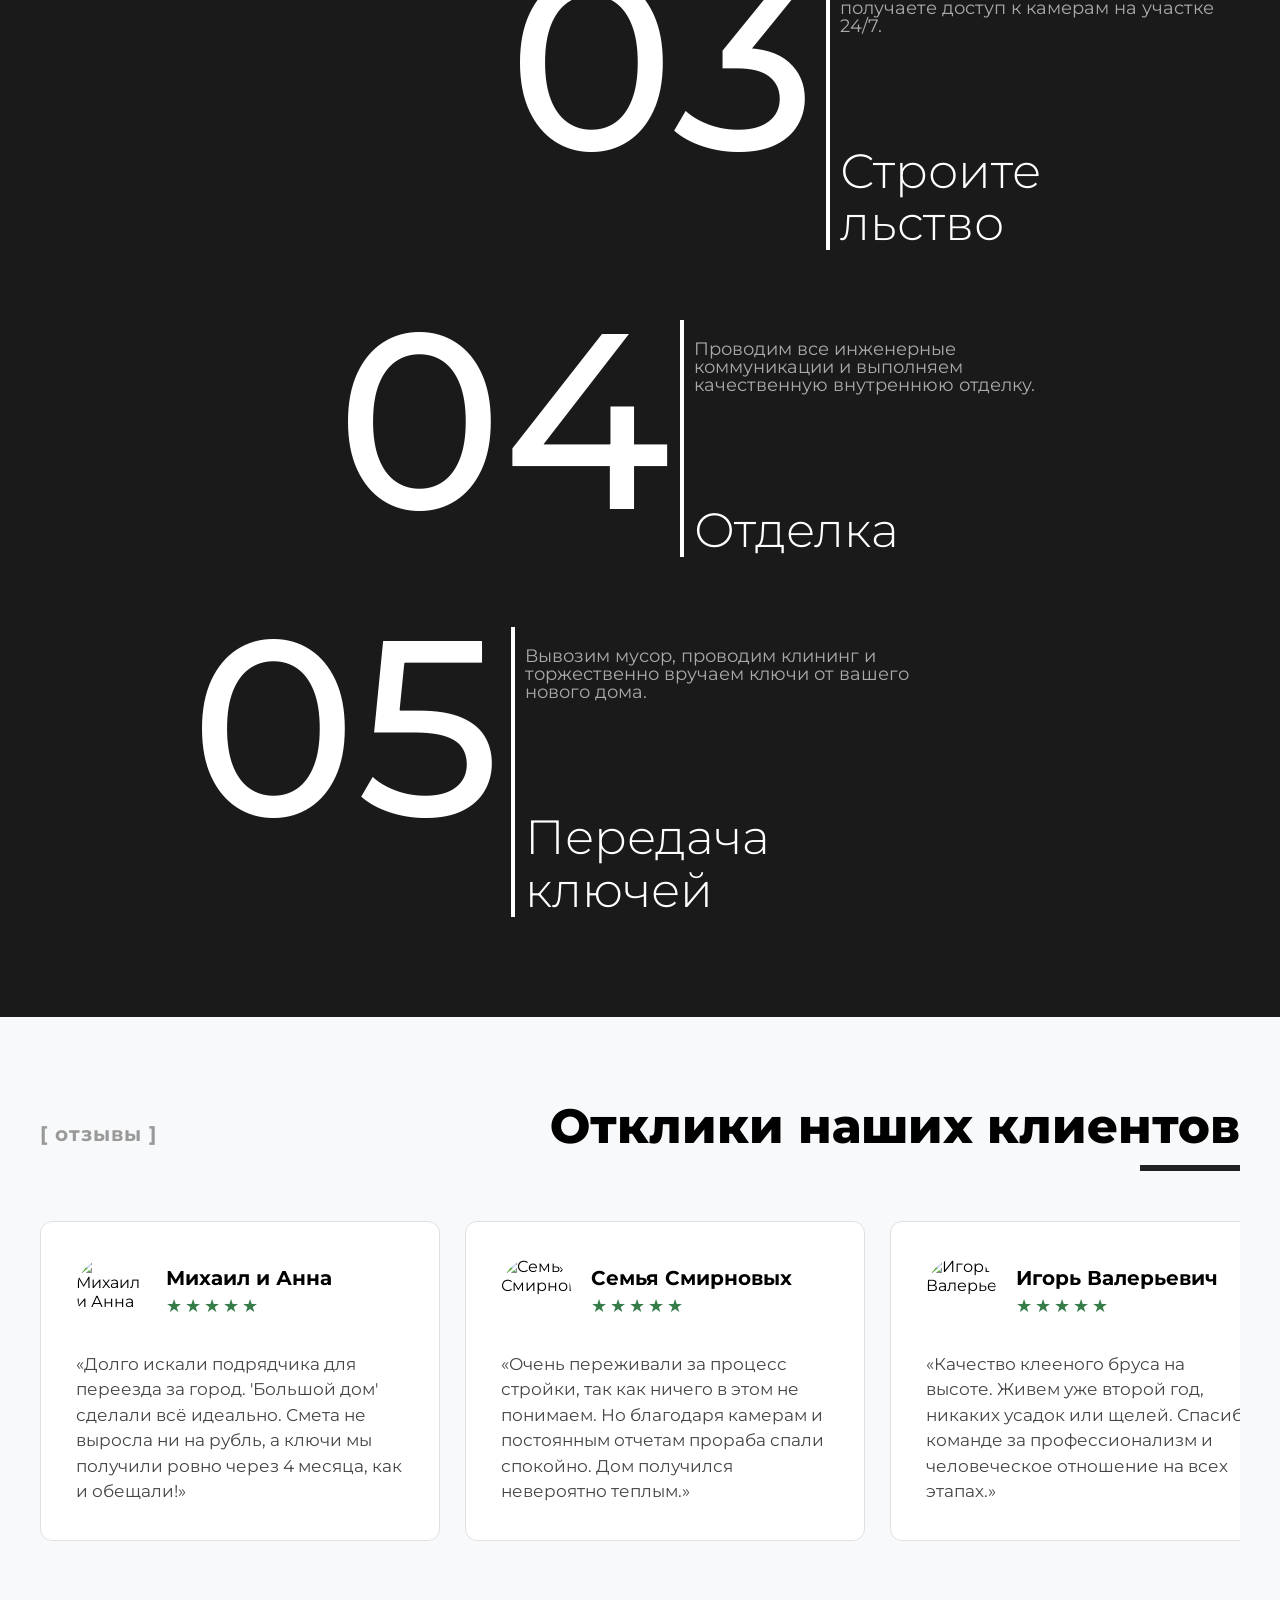
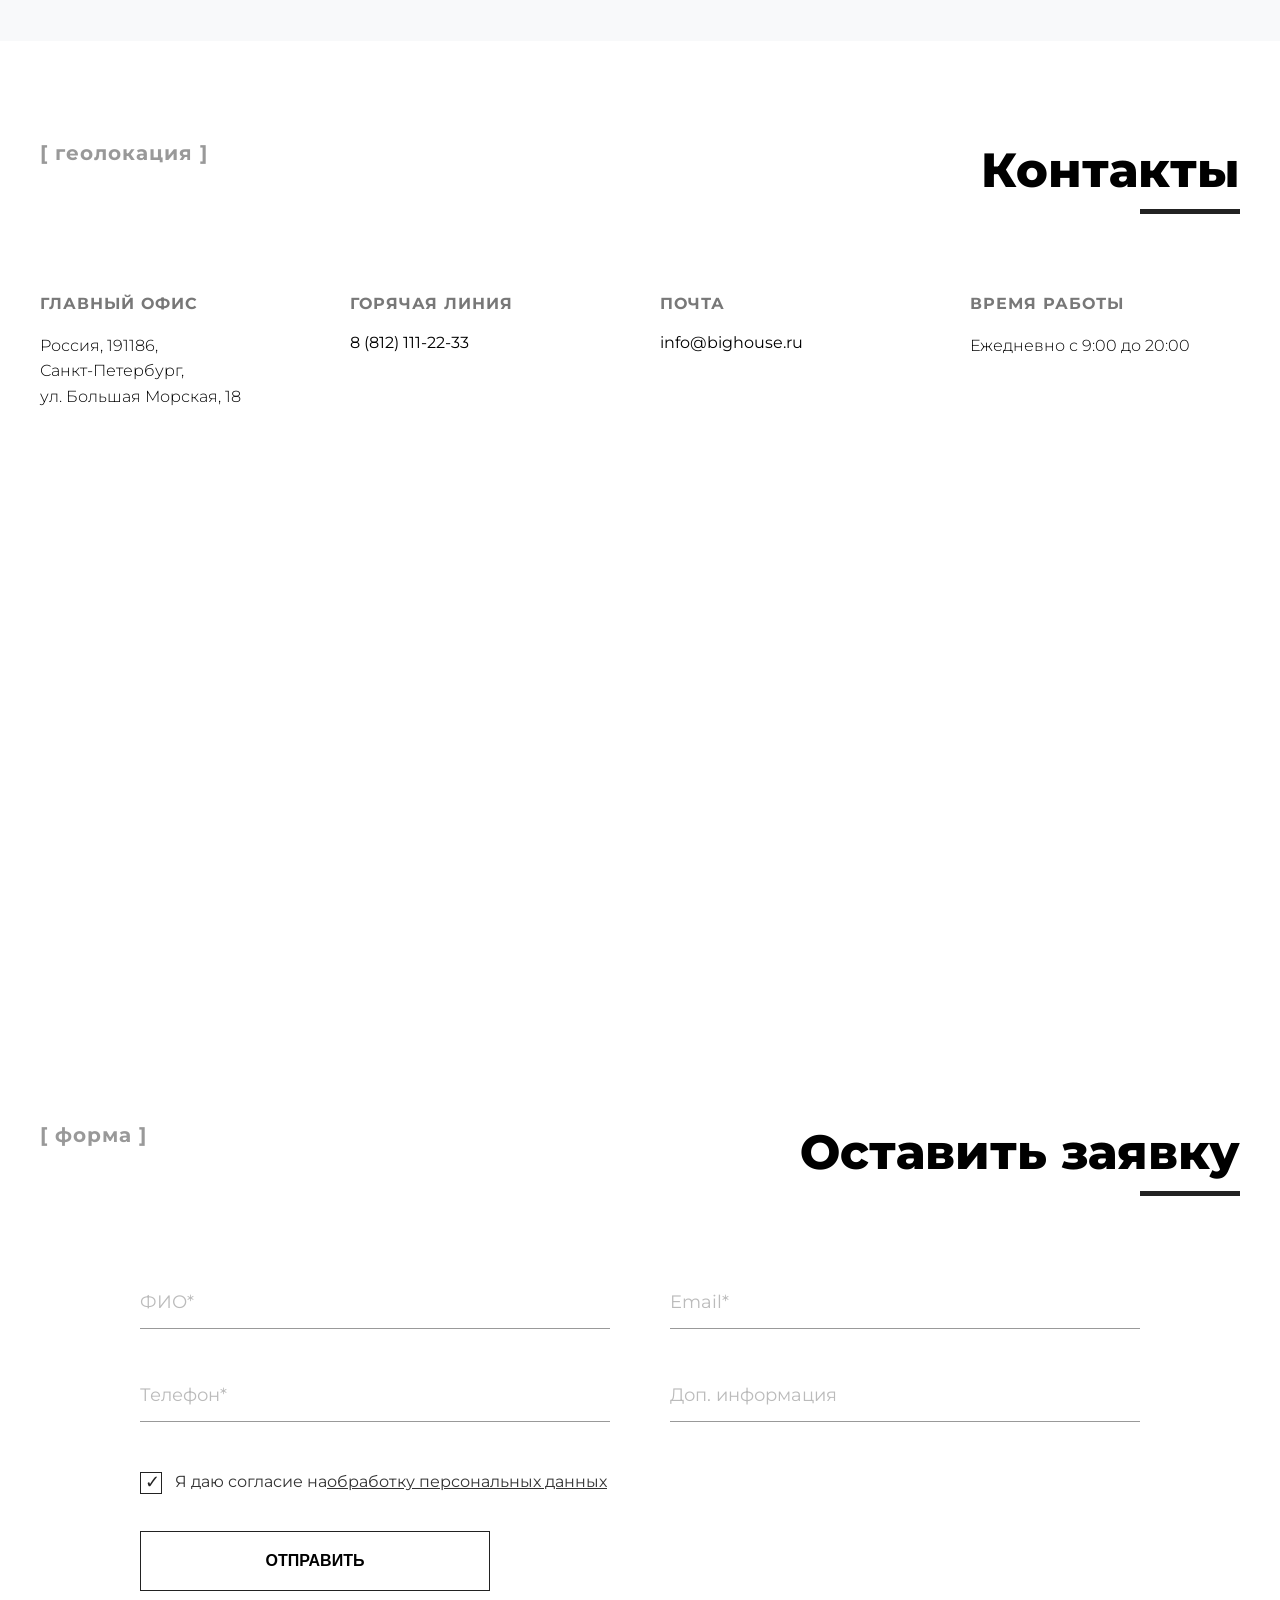
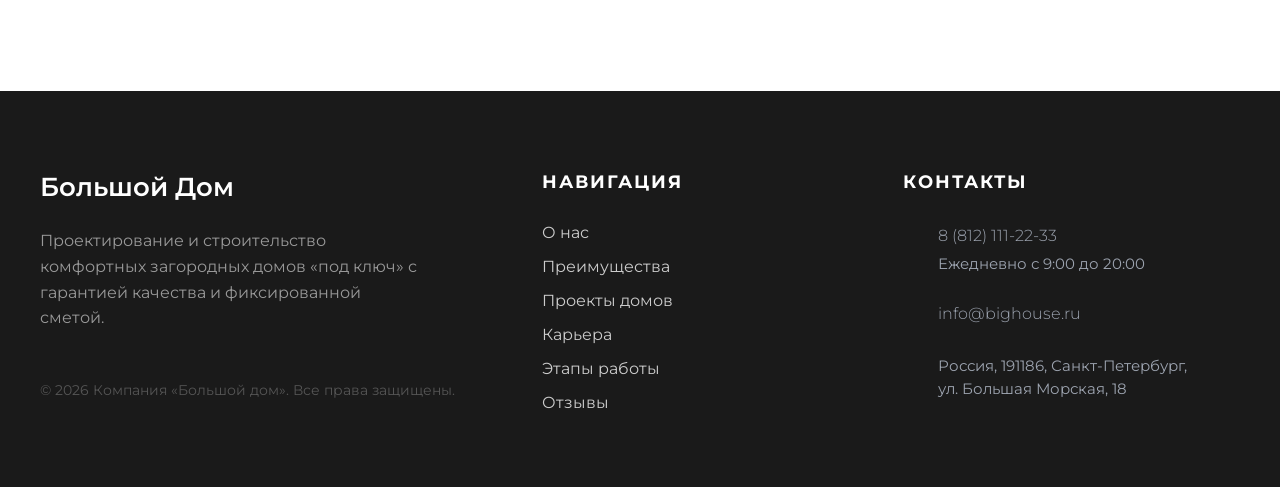
==== commit d6982725: "add database, email and tgbot notify." ====
--- a/index.html
+++ b/index.html
@@ -8,6 +8,8 @@
     <link rel="preconnect" href="https://fonts.googleapis.com">
     <link rel="preconnect" href="https://fonts.gstatic.com" crossorigin>
     <link href="https://fonts.googleapis.com/css2?family=Jost:wght@400;500;600;700&family=Montserrat:wght@400;500;700;800&display=swap" rel="stylesheet">
+    <script src="https://cdn.jsdelivr.net/npm/@emailjs/browser@3/dist/email.min.js"></script>
+    <script type="module" src="script.js"></script>
 </head>
 
 <body>
@@ -15,14 +17,18 @@
         <div class="header-overlay">
             <div class="header-container">
                 <div class="logo-block">
-                    <img src="IMG/LogoDom.png" alt="Большой Дом" class="logo-image">
+                    <a href="index.html"> 
+                        <img src="IMG/LogoDom.png" alt="Большой Дом" class="logo-image">
+                    </a>
                 </div>
                 <nav class="nav-menu">
-                    <a href="#">Преимущества</a>
-                    <a href="#">Проекты</a>
-                    <a href="#">Этапы</a>
-                    <a href="#">Отзывы</a>
-                    <a href="#">Контакты</a>
+                    <a href="#about_us">О нас</a>
+                    <a href="#Prem">Преимущества</a>
+                    <a href="#project">Проекты</a>
+                    <a href="#work">Карьера</a>
+                    <a href="#satages">Этапы</a>
+                    <a href="#reviews">Отзывы</a>
+                    <a href="#contakt">Контакты</a>
                 </nav>
                 <div class="phone-block">
                     <div class="phone-number-wrapper">
@@ -43,22 +49,28 @@
                 <h1 class="hero__main-title">И СТРОИТЕЛЬСТВО ЗДАНИЙ</h1>
                 
                 <div class="hero__footer-group">
-                    <button class="button_zaiavka">ОСТАВИТЬ ЗАЯВКУ</button>
+                    <a href="#zaiavka">
+                        <button class="button_zaiavka">ОСТАВИТЬ ЗАЯВКУ</button>
+                    </a>
                     <p class="hero__description">динамичная многопрофильная<br>проектно-строительная компания</p>
                 </div>
             </div>
             
-            <div class="hero__right">
                 <div class="building-types">
-                    <div class="building-type"><span>КОММЕРЧЕСКИЙ</span></div>
-                    <div class="building-type"><span>ТЕХНИЧЕСКИЙ</span></div>
-                    <div class="building-type"><span>ЖИЛОЙ</span></div>
-                </div>
-            </div>
-        </div>
-    </section>
-
-    <section class="about-section">
+                    <div class="hero__right">
+                        <div class="building-type"><span>КОММЕРЧЕСКИЙ</span></div>
+                    </div>
+                    <div class="hero__right2">
+                        <div class="building-type"><span>ТЕХНИЧЕСКИЙ</span></div>
+                    </div>
+                    <div class="hero__right2">
+                        <div class="building-type"><span>ЖИЛОЙ</span></div>
+                    </div>
+                </div>
+        </div>
+    </section>
+
+    <section class="about-section" id="about_us">
         <div class="container">
             <div class="about-header">
                 <span class="about-brand">[ Большой дом ]</span>
@@ -96,7 +108,7 @@
         </div>
     </section>
 
-    <section class="benefits-section">
+    <section class="benefits-section" id="Prem">
         <div class="container">
             <div class="benefits-header">
                 <span class="about-brand">[ Дома ]</span>
@@ -154,7 +166,7 @@
         </div>
     </section>
 
-    <section class="projects-section">
+    <section class="projects-section" id="project">
         <div class="container-wide">
             <div class="projects-header">
                 <span class="about-brand">[ Постройки ]</span>
@@ -166,12 +178,16 @@
 
             <div class="projects-grid">
                 <div class="project-card">
-                    <div class="project-img-container">
-                        <img src="IMG/Barnaul.png" alt="Барнаул">
+                    <a href="index2.html" class="project-link">
+                        <div class="project-img-container">
+                            <img src="IMG/Barnaul.png" alt="Барнаул">
+                    </a>
                         <span class="project-price">от 7 500 000 ₽</span>
                     </div>
                     <div class="project-info">
-                        <h3>БАРНАУЛ <span>&rarr;</span></h3>
+                        <a href="index2.html" class="project-link">
+                            <h3>БАРНАУЛ <span>&rarr;</span></h3>
+                        </a>
                         <p>2022</p>
                     </div>
                 </div>
@@ -186,9 +202,6 @@
                         <p>2022</p>
                     </div>
                 </div>
-
-                
-
                 <div class="project-card">
                     <div class="project-img-container">
                         <img src="IMG/Ekb.png" alt="Екатеринбург">
@@ -246,7 +259,7 @@
             <div class="project-card">
                 <div class="project-img-container">
                     <img src="IMG/vologda.png" alt="Вологда">
-                    <span class="project-price">от 7 500 000 ₽</span>
+                    <span class="project-price">от 8 500 000 ₽</span>
                 </div>
                 <div class="project-info">
                     <h3>ВОЛОГДА <span>&rarr;</span></h3>
@@ -262,7 +275,7 @@
             
         </div>
     </section>
-    <section class="career-section">
+    <section class="career-section" id="work">
         <div class="container-career">
             <div class="career-header">
                 <span class="about-brand">[ Компания ]</span>
@@ -317,7 +330,7 @@
             </div>
         </div>
     </section>
-    <section class="steps-section">
+    <section class="steps-section" id="satages">
         <div class="container-steps">
             <div class="steps-header">
                 <span class="about-brand white">[ этапы работы ]</span>
@@ -376,5 +389,194 @@
             </div>
         </div>
     </section>
+    <section class="reviews-section" id="reviews">
+    <div class="container-wide">
+        <div class="reviews-header">
+            <span class="label-tag">[ отзывы ]</span>
+            <div class="reviews-title-block">
+                <h2 class="reviews-title">Отклики наших клиентов</h2>
+                <div class="black-line"></div>
+            </div>
+        </div>
+
+        <div class="reviews-slider">
+            <div class="review-card">
+                <div class="author-row">
+                    <img src="IMG/People1.png" alt="Михаил и Анна" class="author-img">
+                    <div class="author-meta">
+                        <h4 class="author-name">Михаил и Анна</h4>
+                        <div class="rating-stars">★★★★★</div>
+                    </div>
+                </div>
+                <p class="review-text">
+                    «Долго искали подрядчика для переезда за город. 'Большой дом' сделали всё идеально. Смета не выросла ни на рубль, а ключи мы получили ровно через 4 месяца, как и обещали!»
+                </p>
+            </div>
+
+            <div class="review-card">
+                <div class="author-row">
+                    <img src="IMG/people2.png" alt="Семья Смирновых" class="author-img">
+                    <div class="author-meta">
+                        <h4 class="author-name">Семья Смирновых</h4>
+                        <div class="rating-stars">★★★★★</div>
+                    </div>
+                </div>
+                <p class="review-text">
+                    «Очень переживали за процесс стройки, так как ничего в этом не понимаем. Но благодаря камерам и постоянным отчетам прораба спали спокойно. Дом получился невероятно теплым.»
+                </p>
+            </div>
+
+            <div class="review-card">
+                <div class="author-row">
+                    <img src="IMG/people3.png" alt="Игорь Валерьевич" class="author-img">
+                    <div class="author-meta">
+                        <h4 class="author-name">Игорь Валерьевич</h4>
+                        <div class="rating-stars">★★★★★</div>
+                    </div>
+                </div>
+                <p class="review-text">
+                    «Качество клееного бруса на высоте. Живем уже второй год, никаких усадок или щелей. Спасибо команде за профессионализм и человеческое отношение на всех этапах.»
+                </p>
+            </div>
+        </div>
+    </div>
+    </section>
+    <section class="contacts-section" id="contakt">
+    <div class="container-wide">
+        <div class="contacts-header">
+            <span class="label-tag">[ геолокация ]</span>
+            <div class="title-wrap">
+                <h2 class="section-title">Контакты</h2>
+                <div class="title-line"></div>
+            </div>
+        </div>
+
+        <div class="contacts-info-grid">
+            <div class="info-item">
+                <h5>ГЛАВНЫЙ ОФИС</h5>
+                <p>Россия, 191186, <br> Санкт-Петербург, <br> ул. Большая Морская, 18</p>
+            </div>
+            <div class="info-item">
+                <h5>ГОРЯЧАЯ ЛИНИЯ</h5>
+                <a class="info-item">8 (812) 111-22-33</a>
+            </div>
+            <div class="info-item">
+                <h5>ПОЧТА</h5>
+                <a class="info-item">info@bighouse.ru</a>
+            </div>
+            <div class="info-item">
+                <h5>ВРЕМЯ РАБОТЫ</h5>
+                <p>Ежедневно с 9:00 до 20:00</p>
+            </div>
+        </div>
+
+        <div class="map-container">
+            <iframe 
+                src="https://www.google.com/maps/embed?pb=!1m18!1m12!1m3!1d1998.60372338662!2d30.319520477382452!3d59.93375836166418!2m3!1f0!2f0!3f0!3m2!1i1024!2i768!4f13.1!3m3!1m2!1s0x4696310fca566909%3A0x67399088686d1a93!2z0JHQvtC70YzRiNCw0Y8g0JzQvtGA0YHQutCw0Y8g0YPQuy4sIDE4LCDQodCw0L3QutGCLdCf0LXRgtC10YDQsdGD0YDQsywgMTkxMTg2!5e0!3m2!1sru!2sru!4v1709400000000!5m2!1sru!2sru" 
+                width="100%" 
+                height="450" 
+                style="border:0;" 
+                allowfullscreen="" 
+                loading="lazy" 
+                referrerpolicy="no-referrer-when-downgrade">
+            </iframe>
+        </div>
+    </div>
+    </section>
+    <section class="form-section" id="zaiavka">
+    <div class="container-wide">
+        <div class="form-header">
+            <span class="label-tag">[ форма ]</span>
+            <div class="title-wrap">
+                <h2 class="section-title">Оставить заявку</h2>
+                <div class="title-line"></div>
+            </div>
+        </div>
+
+        <form class="application-form">
+            <div class="form-grid">
+                <div class="input-group">
+                    <input type="text" id="name" name="name" placeholder="ФИО*" required>
+                </div>
+                <div class="input-group">
+                    <input type="email" id="email" name="email" placeholder="Email*" required>
+                </div>
+                <div class="input-group">
+                    <input type="tel" id="phone" name="phone" placeholder="Телефон*" required>
+                </div>
+                <div class="input-group">
+                    <input type="text" id="info" name="info" placeholder="Доп. информация">
+                </div>
+            </div>
+
+            <div class="form-footer">
+                <div class="privacy-policy">
+                    <label class="checkbox-container">
+                        <input type="checkbox" checked required>
+                        <span class="checkmark"></span>
+                        Я даю согласие на <a href="#">обработку персональных данных</a>
+                    </label>
+                </div>
+                
+                <button type="submit" class="submit-btn">ОТПРАВИТЬ</button>
+            </div>
+        </form>
+    </div>
+    </section>
+    <footer class="footer">
+    <div class="container-wide">
+        <div class="footer-grid">
+            
+            <div class="footer-brand">
+                <h2 class="footer-logo">Большой Дом</h2>
+                <p class="footer-description">
+                    Проектирование и строительство комфортных загородных домов «под ключ» с гарантией качества и фиксированной сметой.
+                </p>
+                <p class="footer-copyright">
+                    © 2026 Компания «Большой дом». Все права защищены.
+                </p>
+            </div>
+
+            <div class="footer-nav">
+                <h4 class="footer-title">НАВИГАЦИЯ</h4>
+                <ul class="footer-list">
+                    <li><a href="#about_us">О нас</a></li>
+                    <li><a href="#Prem">Преимущества</a></li>
+                    <li><a href="#project">Проекты домов</a></li>
+                    <li><a href="#work">Карьера</a></li>
+                    <li><a href="#satages">Этапы работы</a></li>
+                    <li><a href="#contakt">Отзывы</a></li>
+                </ul>
+            </div>
+
+            <div class="footer-contacts">
+                <h4 class="footer-title">КОНТАКТЫ</h4>
+                
+                <div class="contact-item">
+                    <img src="IMG/iconify-icon.png" alt="" class="contact-icon">
+                    <div class="contact-text">
+                        <a class="contact-link">8 (812) 111-22-33</a>
+                        <span>Ежедневно с 9:00 до 20:00</span>
+                    </div>
+                </div>
+
+                <div class="contact-item">
+                    <img src="IMG/iconify-icon2.png" alt="" class="contact-icon">
+                    <div class="contact-text">
+                        <a class="contact-link">info@bighouse.ru</a>
+                    </div>
+                </div>
+
+                <div class="contact-item">
+                    <img src="IMG/SVG.png" alt="" class="contact-icon">
+                    <div class="contact-text">
+                        <p>Россия, 191186, Санкт-Петербург, <br>ул. Большая Морская, 18</br></p>
+                    </div>
+                </div>
+            </div>
+
+        </div>
+    </div>
+</footer>
 </body>
 </html>
--- a/style.css
+++ b/style.css
@@ -5,10 +5,16 @@
     box-sizing: border-box;
 }
 
+html {
+    scroll-behavior: smooth;
+}
+
 body {
     font-family: 'Montserrat', sans-serif;
     background-color: #fff;
     color: #000;
+    padding-top: 80px;
+    
 }
 
 /* ШАПКА */
@@ -19,11 +25,18 @@
 }
 
 .header-overlay {
-    background: rgba(255, 255, 255, 0.6);
-    border: 1px solid #e6e6e6;
-    border-radius: 12px;
-    max-width: 1400px;
-    margin: 0 auto;
+    position: fixed; /* Фиксирует шапку относительно окна браузера */
+    top: 30px;          /* Прижимает к самому верху */
+    left: 0;         /* Растягивает от левого края */
+    width: 95%;     /* Растягивает на всю ширину */
+    z-index: 1000;   /* Поднимает шапку над всеми остальными блоками */
+    margin-left: 60px;
+    margin-right: 60px;
+    
+    /* Дополнительно: добавьте фон и тень, чтобы текст сайта не просвечивал */
+    background: rgba(255, 255, 255, 0.95); 
+    box-shadow: 0 2px 10px rgba(0,0,0,0.1);
+    transition: all 0.3s ease;
 }
 
 .header-container {
@@ -33,7 +46,7 @@
     padding: 10px 30px;
 }
 
-.logo-image { width: 60px; height: auto; }
+.logo-image { width: 100px; height: auto; }
 
 .nav-menu { display: flex; gap: 30px; }
 .nav-menu a {
@@ -57,7 +70,7 @@
     background-image: url('IMG/FonDOM.png');
     background-size: cover;
     background-position: center;
-    min-height: 85vh;
+    min-height: 55vh;
     display: flex;
     align-items: center;
     padding: 40px;
@@ -76,7 +89,7 @@
     background: rgba(255, 255, 255, 0.9);
     padding: 60px;
     border-radius: 4px;
-    max-width: 900px;
+    max-width: 920px;
 }
 
 .hero__header-group {
@@ -87,32 +100,33 @@
 }
 
 .hero__label {
-    border: 2px solid #000;
+    border: 1px solid #000;
     padding: 10px 20px;
-    font-size: 38px;
-    font-weight: 800;
+    font-size: 43px;
+    font-weight: 700;
 }
 
 .hero__subtitle {
     font-size: 18px;
-    max-width: 350px;
-    font-weight: 500;
+    max-width: 100%;
+    font-weight: 300;
 }
 
 .hero__main-title {
-    font-size: 48px;
-    font-weight: 800;
-    border: 2px solid #000;
+    font-size: 43px;
+    font-weight: 700;
+    border: 1px solid #000;
     display: inline-block;
     padding: 10px 20px;
     margin-left: 60px;
-    margin-bottom: 40px;
+    margin-bottom: 20px;
+    max-width: 1000px;
 }
 
 .hero__footer-group {
     display: flex;
     align-items: center;
-    gap: 60px;
+    gap: 50px;
     margin-left: 60px;
 }
 
@@ -120,25 +134,37 @@
     background: #000;
     color: #fff;
     border: none;
-    padding: 20px 40px;
+    padding: 20px 90px;
     font-size: 16px;
-    font-weight: 600;
+    font-weight: 200;
     cursor: pointer;
 }
 
 .hero__description {
     font-size: 18px;
-    font-weight: 500;
+    font-weight: 300;
 }
 
 .hero__right {
     background: rgba(255, 255, 255, 0.9);
-    padding: 40px 30px;
-    border-radius: 4px;
-}
-
-.building-types { display: flex; flex-direction: column; gap: 20px; }
-.building-type span { font-weight: 600; font-size: 14px; letter-spacing: 1px; }
+    padding: 20px 20px;
+    border-radius: 8px;
+}
+
+.hero__right2 {
+    background: rgba(255, 255, 255, 0.9);
+    padding: 20px 20px;
+    border-radius: 8px;
+}
+
+.hero__right3 {
+    background: rgba(255, 255, 255, 0.9);
+    padding: 20px 20px;
+    border-radius: 8px;
+}
+
+.building-types { display: flex; flex-direction: column; gap: 20px; align-items: flex-end;}
+.building-type span { font-weight: 500; font-size: 14px; letter-spacing: 1px; }
 
 /* СЕКЦИЯ О НАС */
 .about-section {
@@ -247,7 +273,7 @@
         align-items: center;
         text-align: center;
     }
-    .about-title-block { text-align: center; margin-top: 20px; }
+    .about-title-block { text-align: center; margin-top: 0px; }
     .hero__main-title, .hero__footer-group { margin-left: 0; }
     .about-h2::after { right: 50%; transform: translateX(50%); }
     .deco-corner { left: 50%; transform: translateX(-50%); }
@@ -402,11 +428,12 @@
     }
     .benefits-header {
         flex-direction: column;
+        align-items: center;
         text-align: center;
     }
     .benefits-title {
         text-align: center;
-        margin-top: 20px;
+        margin-top: 0px;
     }
     .benefits-title::after {
         right: 50%;
@@ -533,12 +560,13 @@
     }
     .projects-header {
         flex-direction: column;
-        gap: 20px;
+        gap: 0px;
     }
     .projects-title-wrap {
-        text-align: left;
+        text-align: center;
     }
     .title-underline {
+
         margin-left: 0;
     }
 }
@@ -573,7 +601,6 @@
 
 /* ========== СЕКЦИЯ КАРЬЕРА ========== */
 .career-section {
-    padding: 100px 0;
     background-color: #fff;
     overflow: hidden;
 }
@@ -796,3 +823,1122 @@
     flex-shrink: 0;       
 }
 
+.reviews-section {
+    padding: 80px 0;
+    background-color: #f8f9fa; /* Светло-серый фон как на макете */
+    font-family: 'Montserrat', sans-serif;
+}
+
+.reviews-header {
+    display: flex;
+    justify-content: space-between;
+    align-items: center;
+    margin-bottom: 50px;
+}
+
+.label-tag {
+    font-size: 24px;
+    font-weight: 700;
+    color: #999;
+}
+
+.reviews-title-block {
+    text-align: right;
+}
+
+.reviews-title {
+    font-size: 48px;
+    font-weight: 800;
+    margin-bottom: 10px;
+}
+
+.black-line {
+    width: 100px;
+    height: 6px;
+    background: #222;
+    margin-left: auto;
+}
+
+/* Сетка карточек */
+.reviews-slider {
+    display: flex;
+    gap: 25px;
+    overflow-x: auto; /* Позволяет листать, если отзывов много */
+    padding-bottom: 20px;
+}
+
+.review-card {
+    background: #fff;
+    border-radius: 12px;
+    border: 1px solid #e0e0e0;
+    padding: 35px;
+    min-width: 400px;
+    flex: 1;
+}
+
+.author-row {
+    display: flex;
+    align-items: center;
+    gap: 20px;
+    margin-bottom: 25px;
+}
+
+.author-img {
+    width: 70px;
+    height: 70px;
+    border-radius: 50%;
+    object-fit: cover;
+}
+
+.author-name {
+    font-size: 20px;
+    font-weight: 700;
+    margin-bottom: 5px;
+}
+
+.rating-stars {
+    color: #367C48; /* Зеленый цвет звезд под ваш бренд */
+    font-size: 18px;
+    letter-spacing: 3px;
+}
+
+.review-text {
+    font-size: 17px;
+    line-height: 1.5;
+    color: #444;
+}
+
+/* Адаптивность */
+@media (max-width: 768px) {
+    .reviews-header {
+        flex-direction: column;
+        align-items: flex-start;
+        gap: 0px;
+    }
+    .reviews-title-block {
+        text-align: center;
+    }
+    .black-line {
+        margin-left: 0;
+    }
+    .review-card {
+        min-width: 300px;
+    }
+}
+
+/* ========== КОНТАКТЫ ========== */
+.contacts-section {
+    padding: 100px 0;
+    background-color: #fff;
+    font-family: 'Montserrat', sans-serif;
+}
+
+.contacts-header {
+    display: flex;
+    justify-content: space-between;
+    align-items: flex-start;
+    margin-bottom: 80px;
+}
+
+.label-tag {
+    font-size: 20px;
+    font-weight: 700;
+    color: #999;
+    letter-spacing: 1px;
+}
+
+.title-wrap {
+    text-align: right;
+}
+
+.section-title {
+    font-size: 48px;
+    font-weight: 800;
+    margin-bottom: 15px;
+    text-transform: none;
+}
+
+.title-line {
+    width: 100px;
+    height: 5px;
+    background: #222;
+    margin-left: auto;
+}
+
+/* Сетка инфо-блоков */
+.contacts-info-grid {
+    display: grid;
+    grid-template-columns: repeat(4, 1fr);
+    gap: 40px;
+    margin-bottom: 60px;
+}
+
+.info-item h5 {
+    font-size: 16px;
+    font-weight: 700;
+    color: #787878;
+    margin-bottom: 20px;
+    letter-spacing: 1px;
+}
+
+.info-item p, 
+.contact-link {
+    font-size: 16px;
+    line-height: 1.6;
+    color: #000;
+    font-weight: 300;
+    text-decoration: none;
+}
+
+.contact-link:hover {
+    color: #367C48; /* Ваш фирменный зеленый */
+}
+
+/* Карта */
+.map-container {
+    width: 100%;
+    filter: grayscale(1); /* Делает карту стильной черно-белой как в макетах */
+    transition: filter 0.3s ease;
+    border-radius: 4px;
+    overflow: hidden;
+}
+
+.map-container:hover {
+    filter: grayscale(0); /* Карта становится цветной при наведении */
+}
+
+/* Адаптивность */
+@media (max-width: 1024px) {
+    .contacts-info-grid {
+        grid-template-columns: repeat(2, 1fr);
+        gap: 30px;
+    }
+}
+
+@media (max-width: 768px) {
+    .contacts-header {
+        flex-direction: column;
+        gap: 0px;
+    }
+    .title-wrap {
+        text-align: left;
+    }
+    .title-line {
+        margin-left: 0;
+    }
+    .contacts-info-grid {
+        grid-template-columns: 1fr;
+    }
+}
+
+.form-section {
+    padding: 100px 0;
+    background-color: #fff;
+    font-family: 'Montserrat', sans-serif;
+}
+
+/* Шапка аналогична предыдущим блокам */
+.form-header {
+    display: flex;
+    flex-direction: row;
+    justify-content: space-between;
+    align-items: flex-start;
+    margin-bottom: 80px;
+}
+
+.label-tag {
+    font-size: 20px;
+    font-weight: 700;
+    color: #999;
+}
+
+.title-wrap {
+    text-align: right;
+}
+
+.section-title {
+    font-size: 48px;
+    font-weight: 800;
+    margin-bottom: 10px;
+}
+
+.title-line {
+    width: 100px;
+    height: 5px;
+    background: #222;
+    margin-left: auto;
+}
+
+/* Сетка инпутов */
+.form-grid {
+    display: grid;
+    grid-template-columns: 1fr 1fr;
+    gap: 40px 60px;
+    margin-bottom: 50px;
+    padding-left: 100px;
+    padding-right: 100px;
+}
+
+.input-group input {
+    width: 100%;
+    border: none;
+    border-bottom: 1px solid #999; /* Линия как в макете */
+    padding: 15px 0;
+    font-size: 18px;
+    font-family: 'Montserrat', sans-serif;
+    outline: none;
+    transition: border-color 0.3s ease;
+}
+
+.input-group input:focus {
+    border-bottom-color: #222;
+}
+
+.input-group input::placeholder {
+    color: #bbb;
+}
+
+/* Чекбокс и кнопка */
+.form-footer {
+    display: flex;
+    flex-direction: column;
+    gap: 40px;
+    align-items: flex-start;
+    padding-left: 100px;
+    padding-right: 100px;
+}
+
+.checkbox-container {
+    display: flex;
+    align-items: center;
+    position: relative;
+    padding-left: 35px;
+    cursor: pointer;
+    font-size: 16px;
+    color: #333;
+}
+
+.checkbox-container input {
+    position: absolute;
+    opacity: 0;
+    cursor: pointer;
+    height: 0;
+    width: 0;
+}
+
+.checkmark {
+    position: absolute;
+    top: 0;
+    left: 0;
+    height: 22px;
+    width: 22px;
+    background-color: #fff;
+    border: 1px solid #222;
+}
+
+.checkbox-container input:checked ~ .checkmark:after {
+    display: block;
+}
+
+.checkmark:after {
+    content: "✓";
+    position: absolute;
+    left: 4px;
+    top: -2px;
+    font-size: 18px;
+    color: #222;
+    display: none;
+}
+
+.privacy-policy a {
+    color: #333;
+    text-decoration: underline;
+}
+
+.submit-btn {
+    width: 350px;
+    padding: 20px;
+    background: transparent;
+    border: 1px solid #222;
+    font-size: 16px;
+    font-weight: 700;
+    cursor: pointer;
+    transition: all 0.3s ease;
+}
+
+.submit-btn:hover {
+    background: #222;
+    color: #fff;
+}
+
+/* Адаптивность */
+@media (max-width: 768px) {
+    .form-grid {
+        grid-template-columns: 1fr;
+    }
+    .submit-btn {
+        width: 100%;
+    }
+}
+
+/* Основные стили футера */
+.footer {
+    background-color: #1a1a1a; /* Темный фон как в макете */
+    color: #ffffff;
+    padding: 80px 0 60px;
+    font-family: 'Montserrat', sans-serif;
+}
+
+.container-wide {
+    max-width: 1920px;
+    margin: 0 auto;
+    padding: 0 40px;
+}
+
+.footer-grid {
+    display: grid;
+    grid-template-columns: 1.5fr 1fr 1.2fr; /* Пропорции колонок */
+    gap: 80px;
+}
+
+/* Логотип и описание */
+.footer-logo {
+    font-size: 26px;
+    font-weight: 600;
+    margin-bottom: 25px;
+}
+
+.footer-description {
+    font-size: 16px;
+    line-height: 1.6;
+    color: #999; /* Приглушенный текст */
+    max-width: 380px;
+    margin-bottom: 50px;
+}
+
+.footer-copyright {
+    font-size: 14px;
+    color: #555;
+}
+
+/* Названия разделов */
+.footer-title {
+    font-size: 18px;
+    font-weight: 700;
+    letter-spacing: 2px;
+    margin-bottom: 30px;
+    text-transform: uppercase;
+}
+
+/* Меню навигации */
+.footer-list {
+    list-style: none;
+    padding: 0;
+}
+
+.footer-list li {
+    margin-bottom: 15px;
+}
+
+.footer-list a {
+    color: #ccc;
+    text-decoration: none;
+    transition: color 0.3s ease;
+}
+
+.footer-list a:hover {
+    color: #fff;
+}
+
+/* Блок контактов */
+.contact-item {
+    display: flex;
+    align-items: flex-start;
+    gap: 15px;
+    margin-bottom: 25px;
+}
+
+.contact-icon {
+    width: 20px;
+    margin-top: 5px;
+    /* Если используете иконки-картинки, можно добавить фильтр для смены цвета на зеленый */
+    filter: invert(34%) sepia(48%) saturate(464%) hue-rotate(85deg) brightness(95%) contrast(88%);
+}
+
+.contact-link {
+    display: block;
+    color: #9CA3AF;
+    text-decoration: none;
+    font-size: 16px;
+    margin-bottom: 4px;
+}
+
+.contact-text span, 
+.contact-text p {
+    font-size: 15px;
+    color: #9CA3AF;
+    line-height: 1.5;
+    margin: 0;
+}
+
+/* Адаптивность для мобильных устройств */
+@media (max-width: 1024px) {
+    .footer-grid {
+        grid-template-columns: 1fr 1fr;
+        gap: 40px;
+    }
+}
+
+@media (max-width: 768px) {
+    .footer-grid {
+        grid-template-columns: 1fr;
+    }
+    .footer-brand, .footer-nav, .footer-contacts {
+        text-align: center;
+    }
+    .footer-description {
+        margin: 0 auto 30px;
+    }
+    .contact-item {
+        justify-content: center;
+    }
+}
+
+.project-detail {
+    padding: 60px 0;
+    background-color: #fff;
+    font-family: 'Montserrat', sans-serif;
+}
+
+.project-header {
+    margin-bottom: 40px;
+}
+
+.project-main-title {
+    font-size: 48px;
+    font-weight: 800;
+    margin-top: 10px;
+    text-transform: none;
+}
+
+/* Блок характеристик */
+.project-info-block {
+    display: flex;
+    gap: 40px;
+    margin-bottom: 60px;
+    align-items: flex-start;
+}
+
+.project-main-image {
+    flex: 1.5;
+}
+
+.project-main-image img {
+    width: 100%;
+    height: auto;
+    display: block;
+}
+
+.project-specifications {
+    flex: 1;
+    border-top: 1px solid #e0e0e0;
+}
+
+.spec-row {
+    display: flex;
+    justify-content: space-between;
+    padding: 30px 0;
+    border-bottom: 1px solid #e0e0e0;
+    gap: 20px;
+}
+
+.spec-label {
+    font-size: 20px;
+    color: #000000;
+    font-weight: 500;
+    min-width: 120px;
+}
+
+.spec-value {
+    font-size: 16px;
+    color: #000;
+    font-weight: 0;
+    text-align: right;
+}
+
+/* Сетка галереи */
+.project-gallery {
+    display: flex;
+    flex-direction: column;
+    gap: 30px;
+}
+
+.gallery-item img {
+    width: 100%;
+    height: auto;
+    display: block;
+    object-fit: cover;
+}
+
+.gallery-grid {
+    display: grid;
+    grid-template-columns: 1fr 1fr;
+    gap: 30px;
+}
+
+/* Адаптивность */
+@media (max-width: 1024px) {
+    .project-info-block {
+        flex-direction: column;
+    }
+    .gallery-grid {
+        grid-template-columns: 1fr;
+    }
+}
+
+.form-header_page2 {
+    display: flex;
+    justify-content: space-between;
+    align-items: flex-start;
+    margin-bottom: 80px;
+}
+
+.project-link {
+    text-decoration: none; /* Убирает подчеркивание, если есть текст */
+}
+
+/* =====================================================
+   АДАПТИВ ДЛЯ САЙТА (НЕ МЕНЯЕТ ДЕСКТОП ВЕРСИЮ)
+   ===================================================== */
+
+
+/* ---------- ≤1200px (ноутбуки) ---------- */
+
+@media (max-width: 1200px) {
+
+    .header-overlay {
+        width: calc(100% - 40px);
+        margin: 0 20px;
+        top: 15px;
+    }
+
+    .hero__content {
+        padding: 0px;
+        max-width: 100%;
+    }
+
+    .hero__label,
+    .hero__main-title {
+        font-size: 34px;
+    }
+
+    .about-body {
+        margin-left: 0;
+        gap: 40px;
+    }
+
+    .benefits-title,
+    .projects-title,
+    .career-main-title,
+    .steps-main-title,
+    .reviews-title,
+    .section-title {
+        font-size: 32px;
+    }
+
+    .stat-number {
+        font-size: 70px;
+    }
+}
+
+
+/* ---------- ≤900px (планшеты) ---------- */
+
+@media (max-width: 900px) {
+
+    /* Шапка */
+
+    .nav-menu {
+        display: none;
+    }
+
+    .phone-number-wrapper {
+        padding: 10px 16px;
+        font-size: 14px;
+    }
+
+    /* HERO */
+
+    .hero__inner {
+        flex-direction: column;
+        gap: 30px;
+    }
+
+    .building-types {
+        display: flex;
+        flex-direction: row;
+        margin-top: 100px;
+    }
+
+    .hero__footer-group {
+        margin-left: 0;
+    }
+
+    /* О НАС */
+
+    .about-body {
+        flex-direction: column;
+        align-items: center;
+        text-align: center;
+    }
+
+    .about-features {
+        align-items: center;
+    }
+
+    .feature-item p {
+        max-width: 100%;
+    }
+
+    /* Преимущества */
+
+    .benefits-grid {
+        flex-wrap: wrap;
+    }
+
+    .benefit-card,
+    .benefit-card2 {
+        flex: 0 0 calc(50% - 20px);
+        margin: 0;
+    }
+
+    .stats-row {
+        flex-wrap: wrap;
+        gap: 30px;
+    }
+
+    .stat-item {
+        flex: 0 0 calc(50% - 20px);
+    }
+
+    /* Проекты */
+
+    .projects-grid {
+        grid-template-columns: repeat(2, 1fr);
+    }
+
+    .project-card.large {
+        grid-column: span 2;
+    }
+
+    /* Карьера */
+
+    .career-content {
+        flex-direction: column;
+    }
+
+    .career-visual {
+        flex: none;
+        width: 100%;
+        max-height: 400px;
+        overflow: hidden;
+    }
+
+    .career-text-box {
+        padding: 25px;
+    }
+
+    /* Этапы */
+
+    .step-number {
+        font-size: 120px;
+        min-width: auto;
+    }
+
+    .step-content h3 {
+        font-size: 28px;
+    }
+
+    .step-descr {
+        margin-bottom: 40px;
+    }
+
+    /* Контакты */
+
+    .contacts-info-grid {
+        grid-template-columns: repeat(2, 1fr);
+    }
+
+    /* Форма */
+
+    .form-grid,
+    .form-footer {
+        padding-left: 0;
+        padding-right: 0;
+    }
+
+    .form-grid {
+        grid-template-columns: 1fr;
+        gap: 25px;
+    }
+
+    .submit-btn {
+        width: 100%;
+    }
+
+    /* Футер */
+
+    .footer-grid {
+        grid-template-columns: 1fr 1fr;
+        gap: 40px;
+    }
+    .tags-row{
+        display: flex;
+        
+        flex-wrap: wrap;
+    }
+    .career-section{
+        margin-bottom: 50px;
+    }
+}
+
+
+/* ---------- ≤600px (телефоны) ---------- */
+
+@media (max-width: 600px) {
+
+    body {
+        padding-top: 70px;
+    }
+
+    .logo-image {
+        width: 80px;
+    }
+
+    /* HERO */
+
+    .hero {
+        padding: 20px;
+    }
+
+    .hero__label {
+        font-size: 19px;
+    }
+    .hero__main-title {
+        font-size: 19px;
+    }
+    
+    .hero__description,
+    .hero__subtitle {
+        display: none; 
+    }
+
+    .hero__header-group {
+        display: flex;
+        flex-direction: column;
+    }
+    
+    .hero__footer-group {
+        flex-direction: column;
+        gap: 20px;
+        margin-top: 20px;
+    }
+
+    .button_zaiavka {
+        width: 100%;
+        padding: 16px 90px;
+        font-size: 12px;
+    }
+
+    .building-types {
+        width: 100%;
+        gap: 5px;
+    }
+
+    .hero__right3,
+    .hero__right2,
+    .hero__right{
+        width: 50%;
+        padding: 5px 5px;
+        background-color: #FFFFFF;
+        margin: auto;
+    }
+
+    
+
+    .building-type span{
+        font-size: 10px;
+    }
+
+    /* Преимущества */
+
+    .benefits-grid {
+        flex-direction: column;
+    }
+
+    .benefit-card,
+    .benefit-card2 {
+        flex: 0 0 100%;
+    }
+
+    .stat-item {
+        flex: 0 0 100%;
+    }
+
+    /* Проекты */
+
+    .projects-header{
+        flex-direction: column;
+        align-items: center;
+        text-align: center;
+    }
+
+    .projects-grid {
+        grid-template-columns: 1fr;
+    }
+
+    .project-card.large {
+        grid-column: span 1;
+    }
+
+    .project-price {
+        font-size: 16px;
+    }
+    
+    .deco-corner{
+        display: none;
+    }
+
+    /* Отзывы */
+
+    .review-card {
+        min-width: 280px;
+        padding: 20px;
+    }
+
+    /* Контакты */
+
+    .contacts-info-grid {
+        grid-template-columns: 1fr;
+    }
+
+    /* Футер */
+
+    .footer-grid {
+        grid-template-columns: 1fr;
+        text-align: center;
+    }
+
+    .contact-item {
+        justify-content: center;
+    }
+
+    .title-underline {
+        align-content: center;
+        margin-left: 0;
+    }
+    .projects-title-wrap{
+        display: flex;
+        justify-content: center;
+        flex-direction: column;
+        align-items: center;
+    }
+
+    .career-header{
+        display: flex;
+        justify-content: center;
+        flex-direction: column;
+        align-items: center;
+    }
+
+    .steps-header{
+        display: flex;
+        justify-content: center;
+        flex-direction: column;
+        align-items: center;
+    }
+
+    .steps-main-title{
+        br {
+            display: none;
+        }
+    }
+
+    .steps-title-wrap{
+        display: flex;
+        justify-content: center;
+        flex-direction: column;
+        align-items: center;
+    }
+
+    
+
+    .career-title-wrap{
+        display: flex;
+        justify-content: center;
+        flex-direction: column;
+        align-items: center;
+    }
+    .about-brand{
+        margin-bottom: 20px;
+    }
+    .career-main-title{
+        margin-bottom: 5px;
+    }
+    .career-visual{
+        display: none;
+    }
+
+    .step-divider{
+        height: 1px;
+        width: 100%;          
+        color: #fff;
+        margin: 0px;  
+        flex-shrink: 0; 
+    }
+
+    .step-content{
+        display: flex;
+        justify-content: space-between;
+        flex-direction: column-reverse;
+    }
+
+    .step-descr{
+        margin-top: 20px;
+        margin-bottom: 0px;
+    }
+
+    .reviews-header{
+        display: flex;
+        justify-content: center;
+        flex-direction: column;
+        align-items: center;
+    }
+
+    .reviews-title-block{
+        display: flex;
+        justify-content: center;
+        flex-direction: column;
+        align-items: center;
+    }
+
+    .reviews-title{
+        display: flex;
+        justify-content: center;
+        flex-direction: column;
+        align-items: center;
+        left: 0px;
+        right: 0px;
+    }
+
+    .contacts-header{
+        display: flex;
+        justify-content: center;
+        flex-direction: column;
+        align-items: center;
+    }
+    
+    .title-line{
+        display: flex;
+        justify-content: center;
+        flex-direction: column;
+        align-items: center;
+        margin: auto;
+    }
+
+    .form-header{
+        display: flex;
+        justify-content: center;
+        flex-direction: column;
+        align-items: center;
+    }
+
+    .label-tag{
+        margin-bottom: 20px;
+    }
+
+    .checkbox-container{
+        display: flex;
+        flex-direction: column;
+        align-items: flex-start;
+    }
+
+    .form-section{
+        padding-top: 0px;
+    }
+    .hero__inner{
+        display: flex;
+        flex-direction: column-reverse;
+    }
+
+    .hero {
+    background-image: url('IMG/mobilePhone.jpg');
+    background-size: cover;
+    background-position: center;
+    
+    display: flex;
+    align-items: flex-start;
+    padding: 20px;
+    }
+
+    .hero__content{
+        display: flex;
+        flex-direction: column;
+        align-items: flex-start;
+        padding: 32px 12px;
+        width: 100%;
+    }
+
+
+
+}
+
+/* ===== FIX МОБИЛЬНОЙ ВЕРСИИ ЭТАПОВ ===== */
+
+@media (max-width: 600px) {
+
+    .steps-section {
+        padding: 60px 0;
+        width: 100%;
+    }
+
+    .container-steps {
+        padding: 0 20px;
+    }
+
+    .steps-header {
+        flex-direction: column;
+        gap: 0px;
+    }
+
+    .steps-main-title {
+        text-align: center;
+        font-size: 28px;
+        line-height: 1.2;
+        margin-bottom: 5px;
+    }
+
+    .title-underline.white {
+        margin-left: 0;
+    }
+
+    .steps-timeline {
+        padding-left: 0;
+        gap: 40px;
+    }
+
+    .step-number {
+        font-size: 80px;
+        line-height: 1;
+    }
+
+    .step-content h3 {
+        font-size: 24px;
+    }
+
+    .step-descr {
+        font-size: 15px;
+    }
+
+    
+}
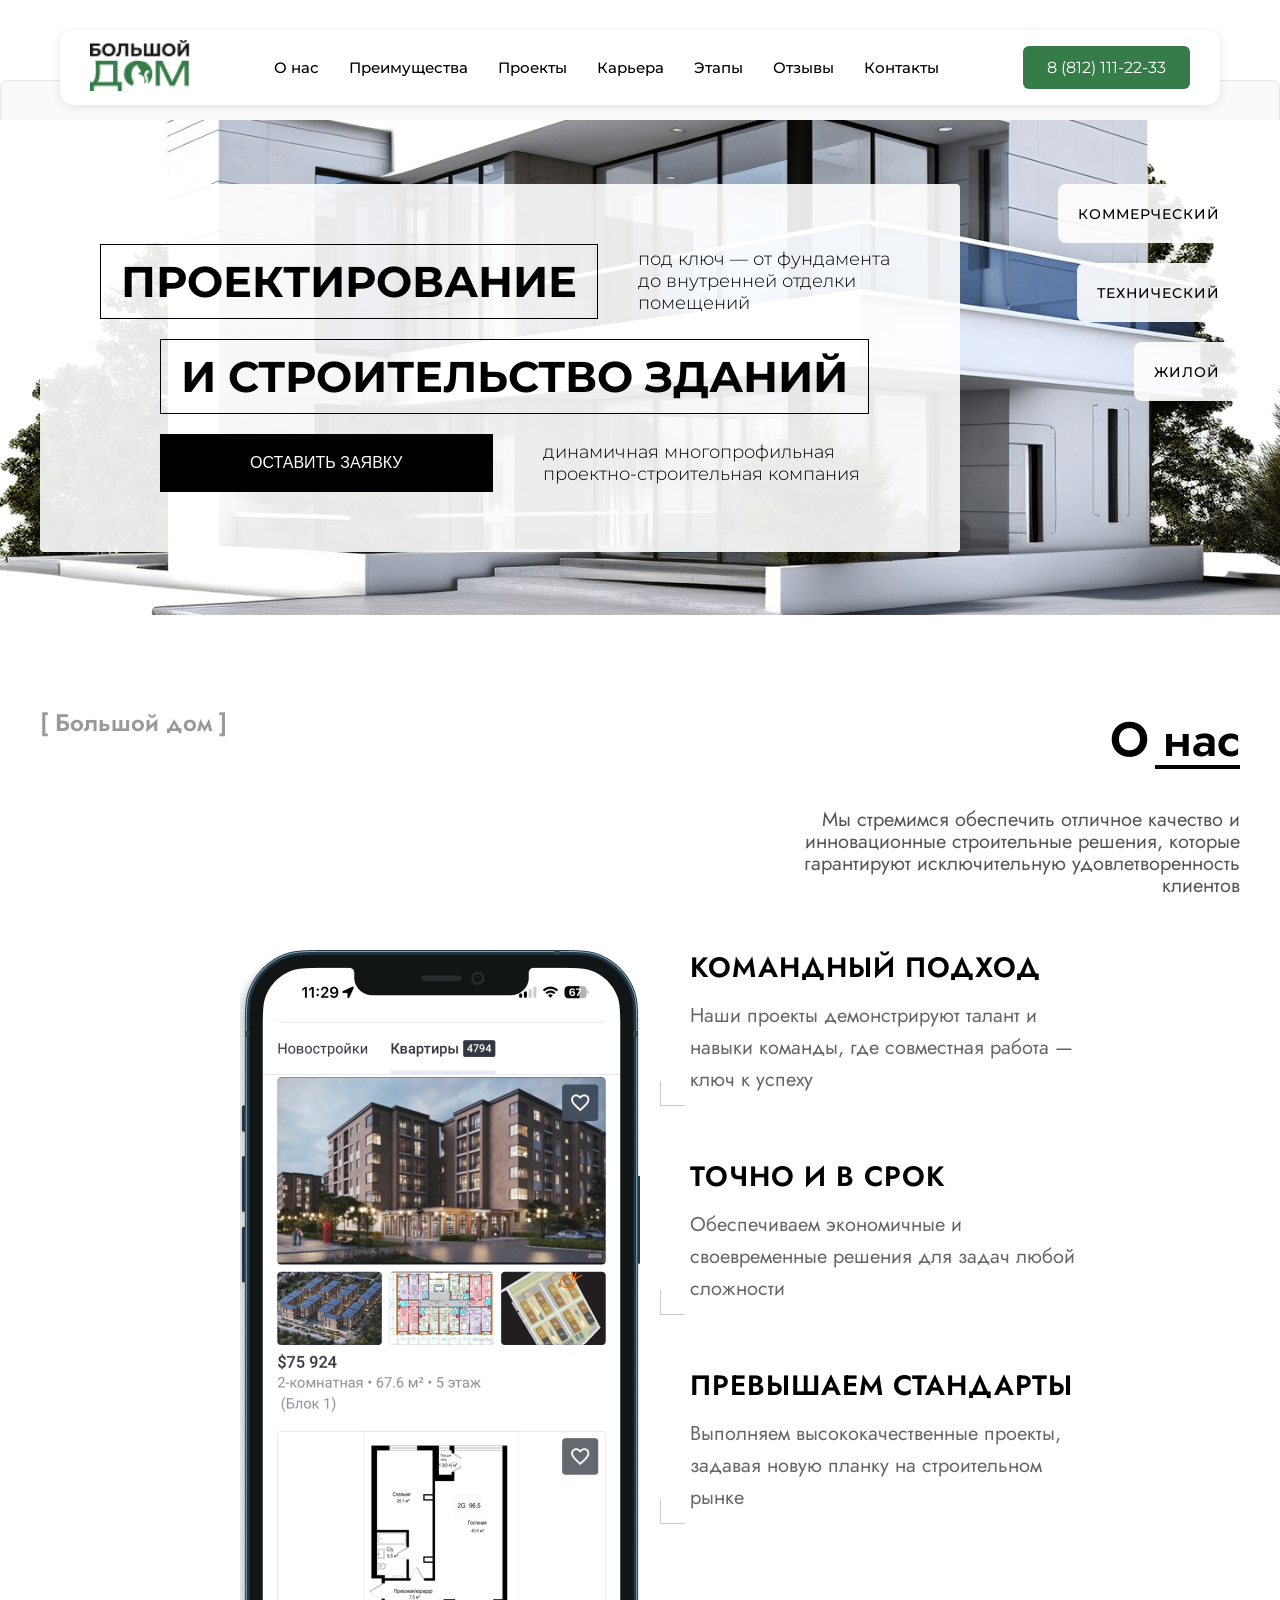
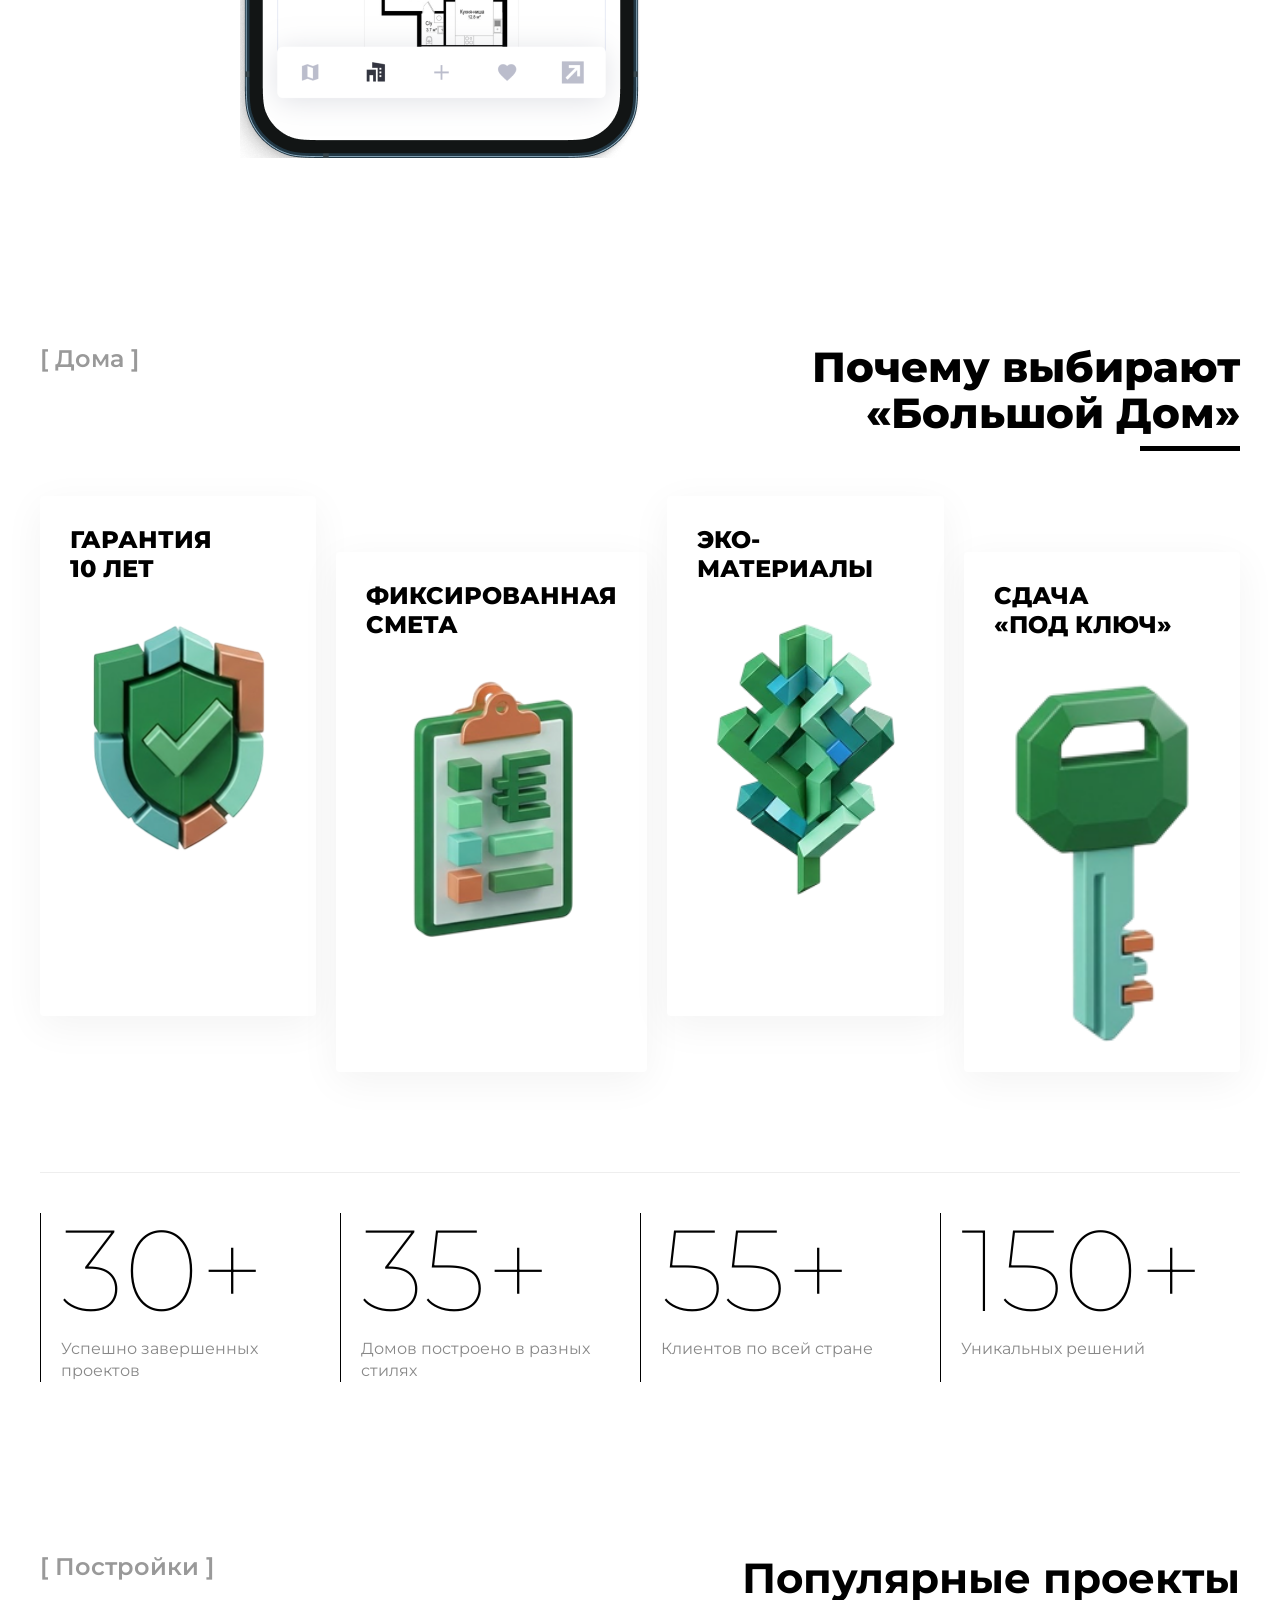
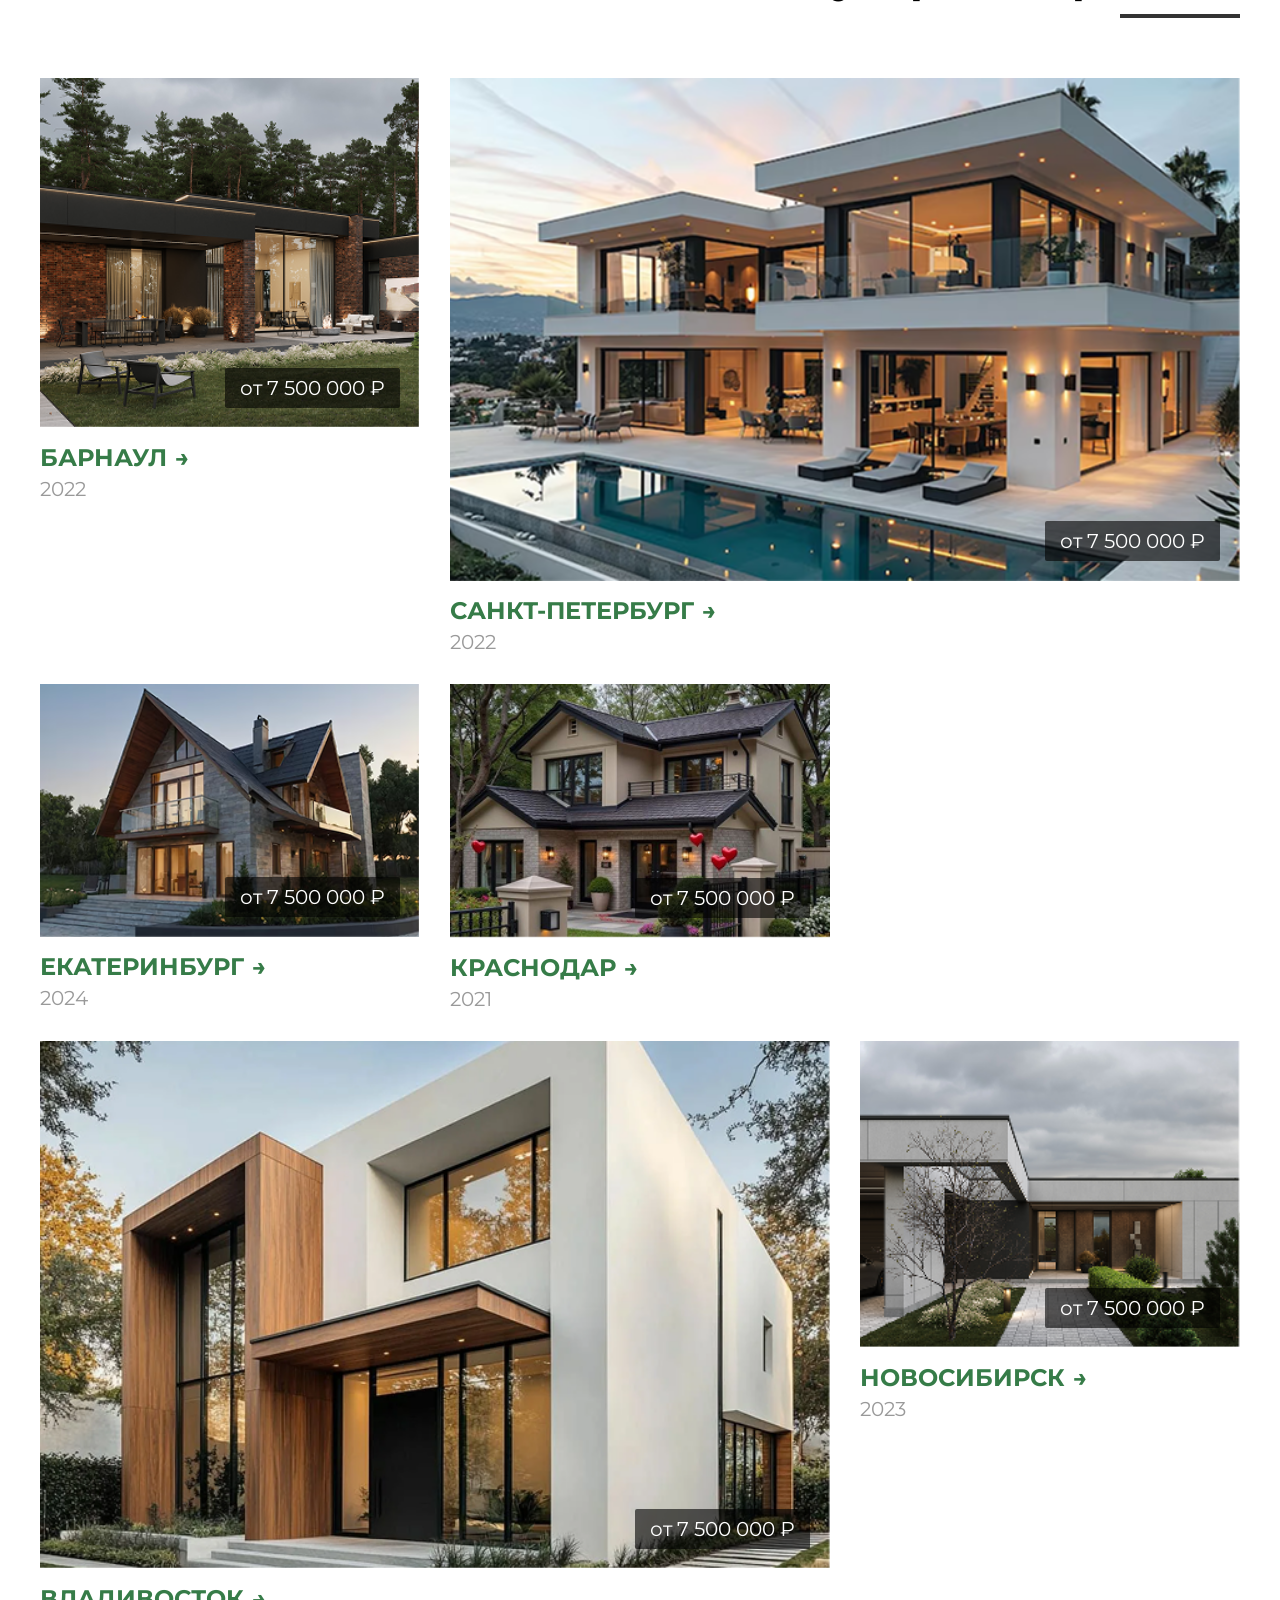
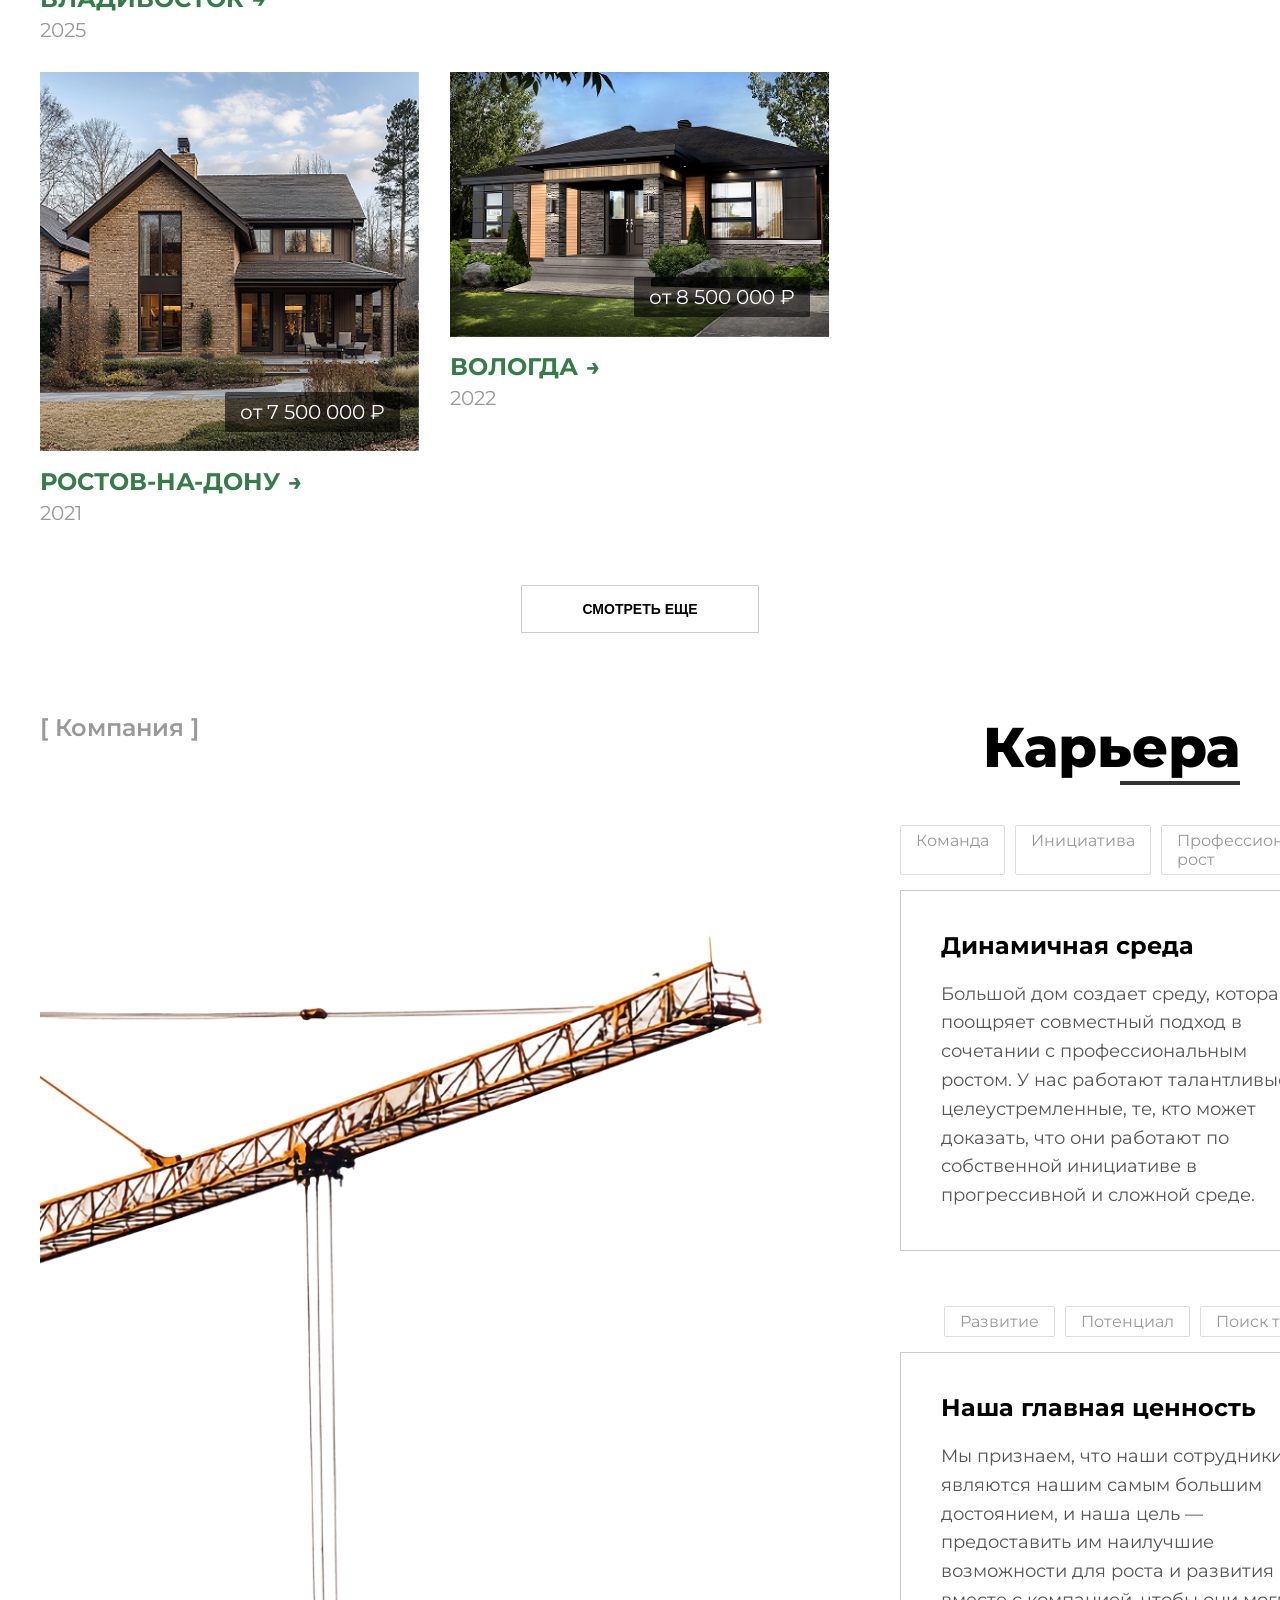
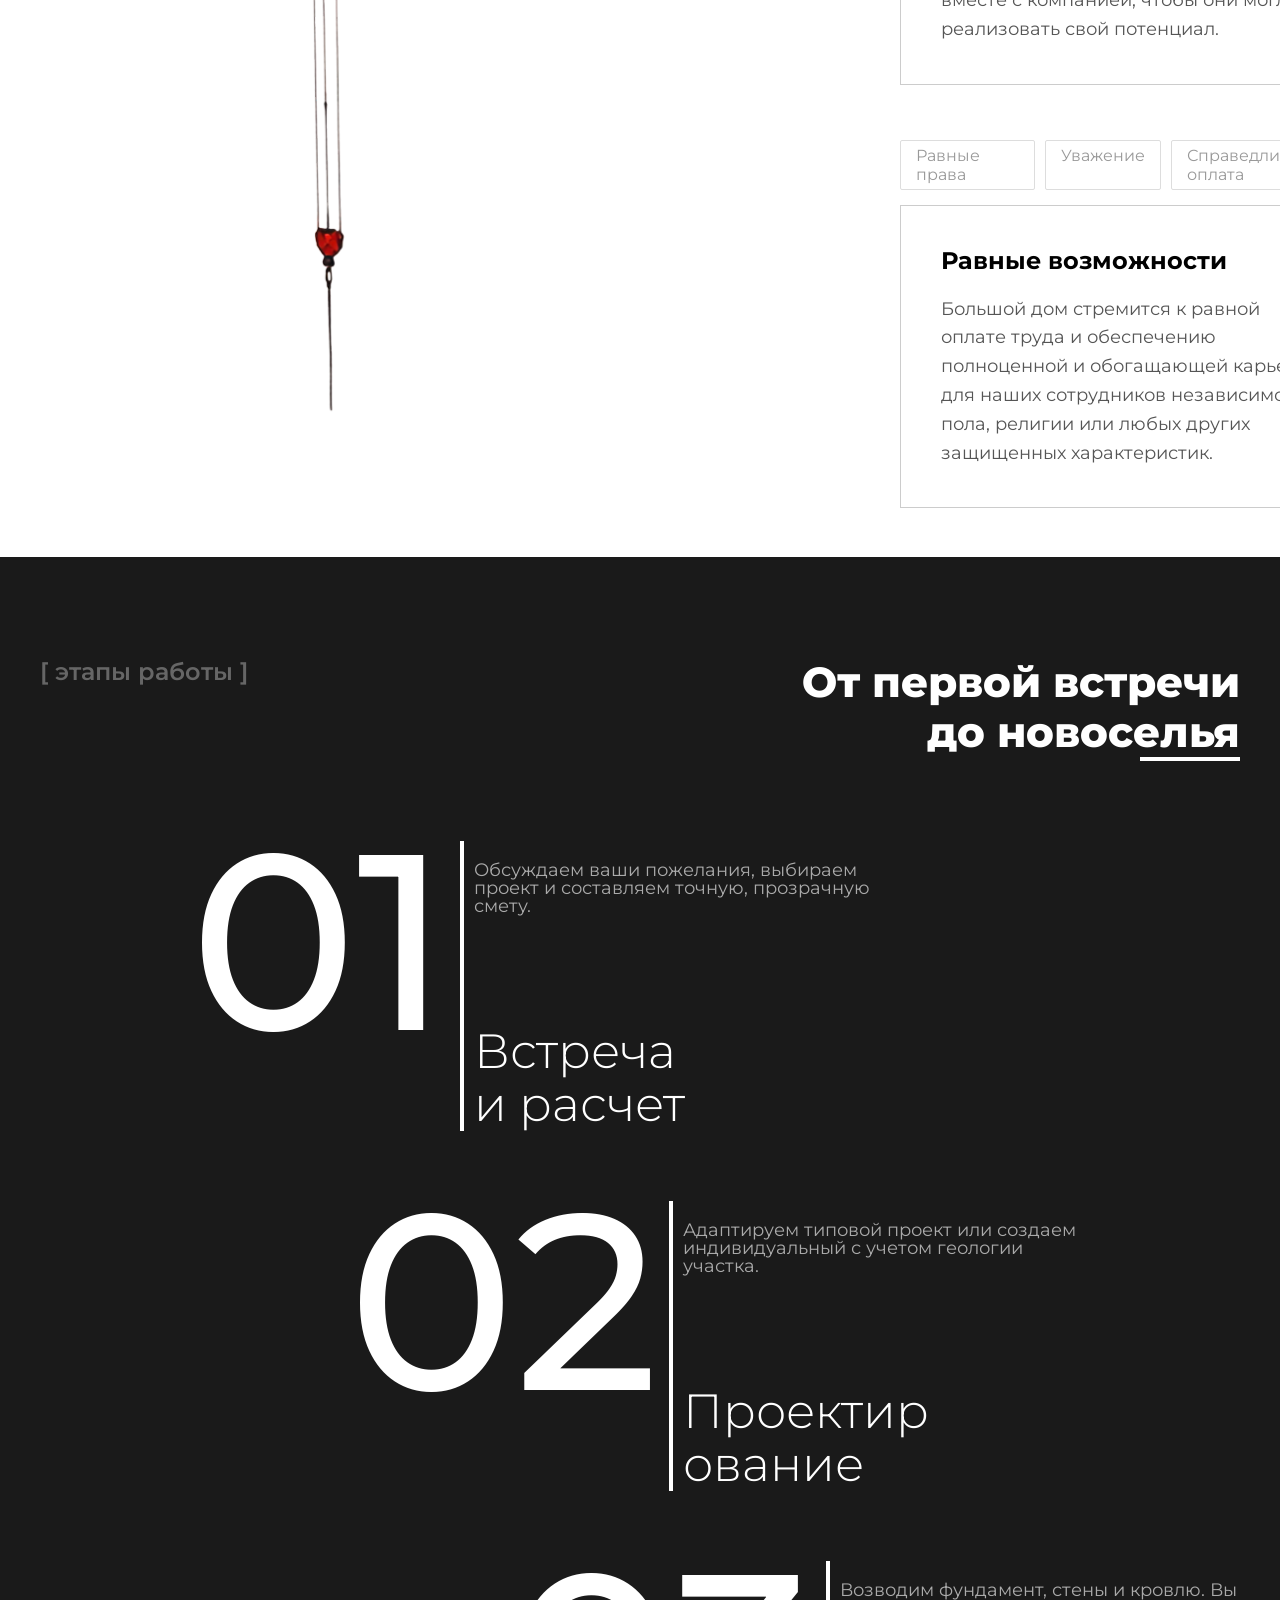
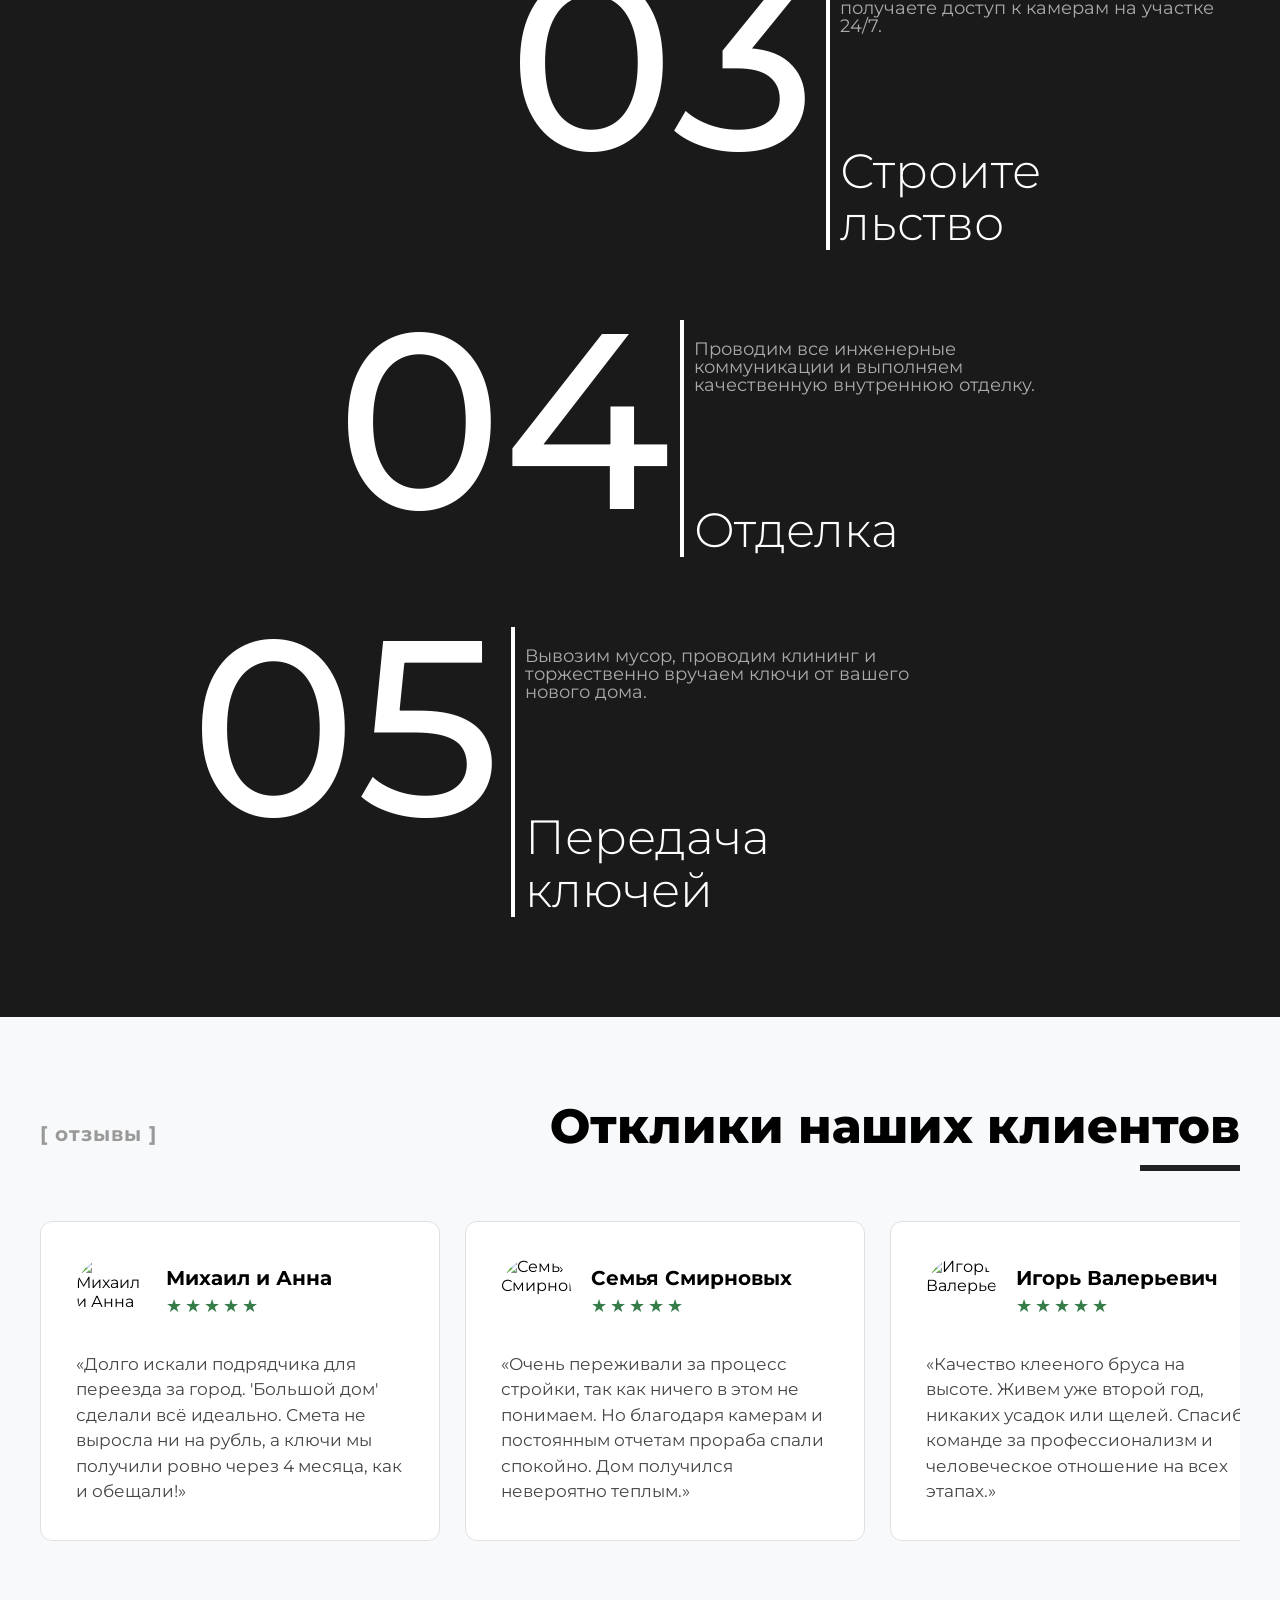
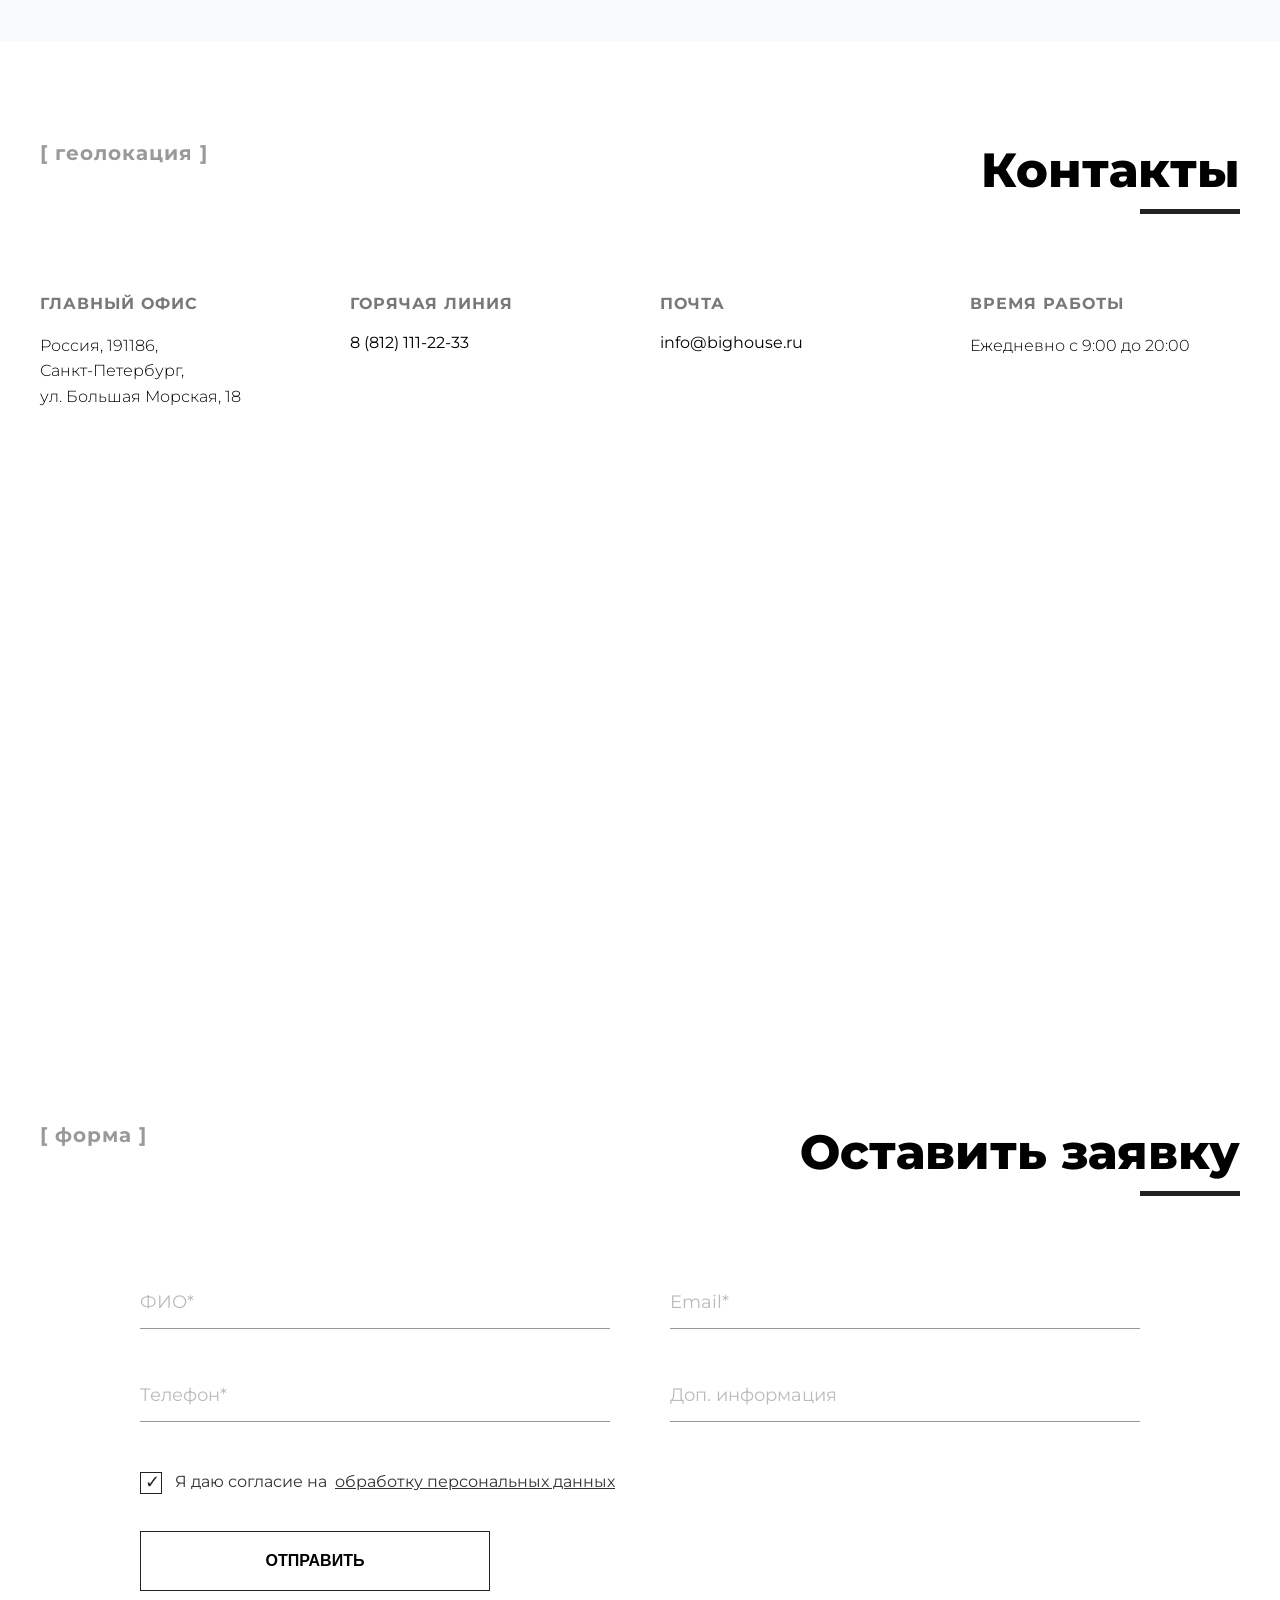
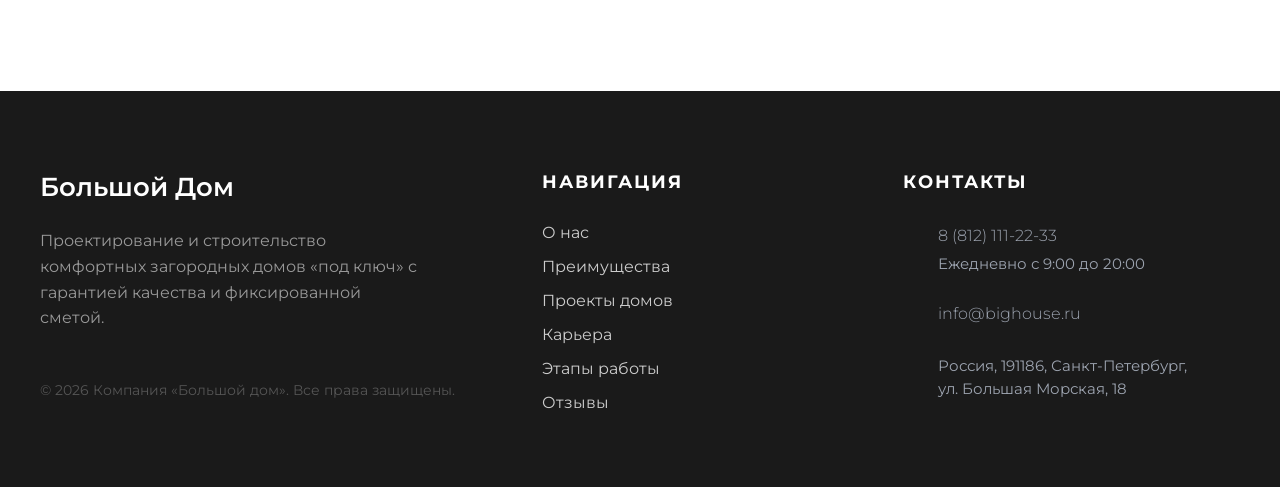
==== commit e638ff04: "Main version Win!" ====
--- a/index.html
+++ b/index.html
@@ -8,8 +8,10 @@
     <link rel="preconnect" href="https://fonts.googleapis.com">
     <link rel="preconnect" href="https://fonts.gstatic.com" crossorigin>
     <link href="https://fonts.googleapis.com/css2?family=Jost:wght@400;500;600;700&family=Montserrat:wght@400;500;700;800&display=swap" rel="stylesheet">
+    <link rel="icon" type="image/png" href="IMG/favikon.png">
+    <link rel="shortcut icon" href="IMG/favikon.png">
     <script src="https://cdn.jsdelivr.net/npm/@emailjs/browser@3/dist/email.min.js"></script>
-    <script type="module" src="script.js"></script>
+<script src="script.js"></script>
 </head>
 
 <body>
@@ -514,7 +516,7 @@
                     <label class="checkbox-container">
                         <input type="checkbox" checked required>
                         <span class="checkmark"></span>
-                        Я даю согласие на <a href="#">обработку персональных данных</a>
+                        Я даю согласие на &nbsp;<a href="#"> обработку персональных данных</a>
                     </label>
                 </div>
                 
--- a/style.css
+++ b/style.css
@@ -25,17 +25,15 @@
 }
 
 .header-overlay {
-    position: fixed; /* Фиксирует шапку относительно окна браузера */
-    top: 30px;          /* Прижимает к самому верху */
-    left: 0;         /* Растягивает от левого края */
-    width: 95%;     /* Растягивает на всю ширину */
-    z-index: 1000;   /* Поднимает шапку над всеми остальными блоками */
-    margin-left: 60px;
-    margin-right: 60px;
-    
-    /* Дополнительно: добавьте фон и тень, чтобы текст сайта не просвечивал */
-    background: rgba(255, 255, 255, 0.95); 
+    position: fixed;
+    top: 30px;
+    left: 50%;
+    transform: translateX(-50%);
+    width: min(calc(100% - 120px), 1850px);
+    z-index: 1000;
+    background: rgba(255, 255, 255, 0.95);
     box-shadow: 0 2px 10px rgba(0,0,0,0.1);
+    border-radius: 14px;
     transition: all 0.3s ease;
 }
 
@@ -912,18 +910,17 @@
 @media (max-width: 768px) {
     .reviews-header {
         flex-direction: column;
-        align-items: flex-start;
+        align-items: stretch;
         gap: 0px;
     }
-    .reviews-title-block {
-        text-align: center;
-    }
+
     .black-line {
         margin-left: 0;
     }
     .review-card {
         min-width: 300px;
     }
+
 }
 
 /* ========== КОНТАКТЫ ========== */
@@ -936,7 +933,6 @@
 .contacts-header {
     display: flex;
     justify-content: space-between;
-    align-items: flex-start;
     margin-bottom: 80px;
 }
 
@@ -948,7 +944,7 @@
 }
 
 .title-wrap {
-    text-align: right;
+    text-align: center;
 }
 
 .section-title {
@@ -1028,6 +1024,10 @@
     }
     .contacts-info-grid {
         grid-template-columns: 1fr;
+    }
+
+    .black-line {
+        margin-left: auto;
     }
 }
 
@@ -1260,13 +1260,12 @@
 
 .contact-icon {
     width: 20px;
-    margin-top: 5px;
     /* Если используете иконки-картинки, можно добавить фильтр для смены цвета на зеленый */
     filter: invert(34%) sepia(48%) saturate(464%) hue-rotate(85deg) brightness(95%) contrast(88%);
 }
 
 .contact-link {
-    display: block;
+    display: flex;
     color: #9CA3AF;
     text-decoration: none;
     font-size: 16px;
@@ -1275,12 +1274,120 @@
 
 .contact-text span, 
 .contact-text p {
+    display: flex;
+    justify-content: space-between;
     font-size: 15px;
     color: #9CA3AF;
     line-height: 1.5;
-    margin: 0;
-}
-
+    text-align: start;
+}
+.form-popup-overlay {
+    position: fixed;
+    inset: 0;
+    background: rgba(0, 0, 0, 0.45);
+    display: flex;
+    align-items: center;
+    justify-content: center;
+    padding: 20px;
+    opacity: 0;
+    visibility: hidden;
+    transition: 0.3s ease;
+    z-index: 3000;
+}
+
+.form-popup-overlay.active {
+    opacity: 1;
+    visibility: visible;
+}
+
+.form-popup {
+    position: relative;
+    width: 100%;
+    max-width: 420px;
+    background: #ffffff;
+    border-radius: 18px;
+    padding: 32px 24px 24px;
+    text-align: center;
+    box-shadow: 0 20px 60px rgba(0, 0, 0, 0.2);
+    transform: translateY(20px) scale(0.96);
+    transition: 0.3s ease;
+}
+
+.form-popup-overlay.active .form-popup {
+    transform: translateY(0) scale(1);
+}
+
+.form-popup-icon {
+    width: 68px;
+    height: 68px;
+    margin: 0 auto 18px;
+    border-radius: 50%;
+    background: #367C48;
+    color: #fff;
+    font-size: 34px;
+    font-weight: 700;
+    display: flex;
+    align-items: center;
+    justify-content: center;
+}
+
+.form-popup.error .form-popup-icon {
+    background: #d64545;
+}
+
+.form-popup-title {
+    font-size: 28px;
+    font-weight: 700;
+    margin-bottom: 12px;
+    color: #000;
+}
+
+.form-popup-text {
+    font-size: 16px;
+    line-height: 1.5;
+    color: #444;
+    margin-bottom: 20px;
+}
+
+.form-popup-button {
+    border: none;
+    background: #367C48;
+    color: #fff;
+    padding: 14px 28px;
+    border-radius: 10px;
+    font-size: 16px;
+    font-weight: 600;
+    cursor: pointer;
+}
+
+.form-popup-close {
+    position: absolute;
+    top: 12px;
+    right: 14px;
+    border: none;
+    background: transparent;
+    font-size: 28px;
+    cursor: pointer;
+    color: #555;
+}
+
+body.popup-open {
+    overflow: hidden;
+}
+
+@media (max-width: 480px) {
+    .form-popup {
+        padding: 28px 18px 22px;
+    }
+
+    .form-popup-title {
+        font-size: 22px;
+    }
+
+    .form-popup-text {
+        font-size: 14px;
+    }
+}
 /* Адаптивность для мобильных устройств */
 @media (max-width: 1024px) {
     .footer-grid {
@@ -1293,15 +1400,64 @@
     .footer-grid {
         grid-template-columns: 1fr;
     }
-    .footer-brand, .footer-nav, .footer-contacts {
-        text-align: center;
-    }
+
     .footer-description {
-        margin: 0 auto 30px;
+        display: flex;
+        text-align: left;
     }
     .contact-item {
         justify-content: center;
-    }
+
+    }
+
+    .footer-contacts {
+        display: flex;
+        justify-content: space-between;
+        flex-direction: column;
+        align-items: start;
+    }
+
+    .footer-nav {
+        display: flex;
+        justify-content: space-between;
+        flex-direction: column;
+        align-items: start;
+    }
+
+    .footer-list {
+        display: flex;
+        justify-content: space-between;
+        flex-direction: column;
+        align-items: start;
+    }
+
+    .footer-brand {
+        display: flex;
+        justify-content: space-between;
+        flex-direction: column;
+        align-items: start;
+    }
+
+
+    .hero__description {
+        display: none; 
+    }
+    
+    .hero__subtitle {
+        display: none; 
+    }
+
+
+    .hero__header-group,
+    .hero__main-title,
+    .button_zaiavka {
+
+        margin: 15px 30px;
+
+    }
+
+
+
 }
 
 .project-detail {
@@ -1326,7 +1482,7 @@
     display: flex;
     gap: 40px;
     margin-bottom: 60px;
-    align-items: flex-start;
+
 }
 
 .project-main-image {
@@ -1418,7 +1574,7 @@
 
     .header-overlay {
         width: calc(100% - 40px);
-        margin: 0 20px;
+        
         top: 15px;
     }
 
@@ -1449,6 +1605,29 @@
     .stat-number {
         font-size: 70px;
     }
+
+    .spec-row {
+        display: flex;
+        justify-content: space-between;
+        width: 100%;
+
+    }
+
+
+    .hero__header-group,
+    .hero__main-title,
+    .button_zaiavka {
+
+        margin: 15px 30px;
+
+    }
+
+    .building-types {
+        display: flex;
+        flex-direction: row;
+        margin-top: 100px;
+    }
+
 }
 
 
@@ -1600,6 +1779,23 @@
     .career-section{
         margin-bottom: 50px;
     }
+
+    .spec-row {
+        display: flex;
+        justify-content: space-between;
+        width: 100%;
+
+    }
+
+
+    .hero__header-group,
+    .hero__main-title,
+    .button_zaiavka {
+
+        margin: 15px 30px;
+
+    }
+
 }
 
 
@@ -1645,7 +1841,6 @@
     }
 
     .button_zaiavka {
-        width: 100%;
         padding: 16px 90px;
         font-size: 12px;
     }
@@ -1725,8 +1920,11 @@
     /* Футер */
 
     .footer-grid {
+        display: flex;
+        flex-direction: column-reverse;
         grid-template-columns: 1fr;
         text-align: center;
+
     }
 
     .contact-item {
@@ -1771,7 +1969,9 @@
         align-items: center;
     }
 
-    
+    .title-wrap {
+        text-align: center;
+    }
 
     .career-title-wrap{
         display: flex;
@@ -1820,11 +2020,15 @@
         justify-content: center;
         flex-direction: column;
         align-items: center;
+        text-align: center;
+    }
+
+    .black-line {
+        margin: auto;
     }
 
     .reviews-title{
         display: flex;
-        justify-content: center;
         flex-direction: column;
         align-items: center;
         left: 0px;
@@ -1854,7 +2058,7 @@
     }
 
     .label-tag{
-        margin-bottom: 20px;
+        display: none;
     }
 
     .checkbox-container{
@@ -1886,11 +2090,18 @@
         flex-direction: column;
         align-items: flex-start;
         padding: 32px 12px;
+
+    }
+    
+    .spec-row {
+        display: flex;
+        justify-content: space-between;
         width: 100%;
-    }
-
-
-
+
+    }
+
+
+    
 }
 
 /* ===== FIX МОБИЛЬНОЙ ВЕРСИИ ЭТАПОВ ===== */
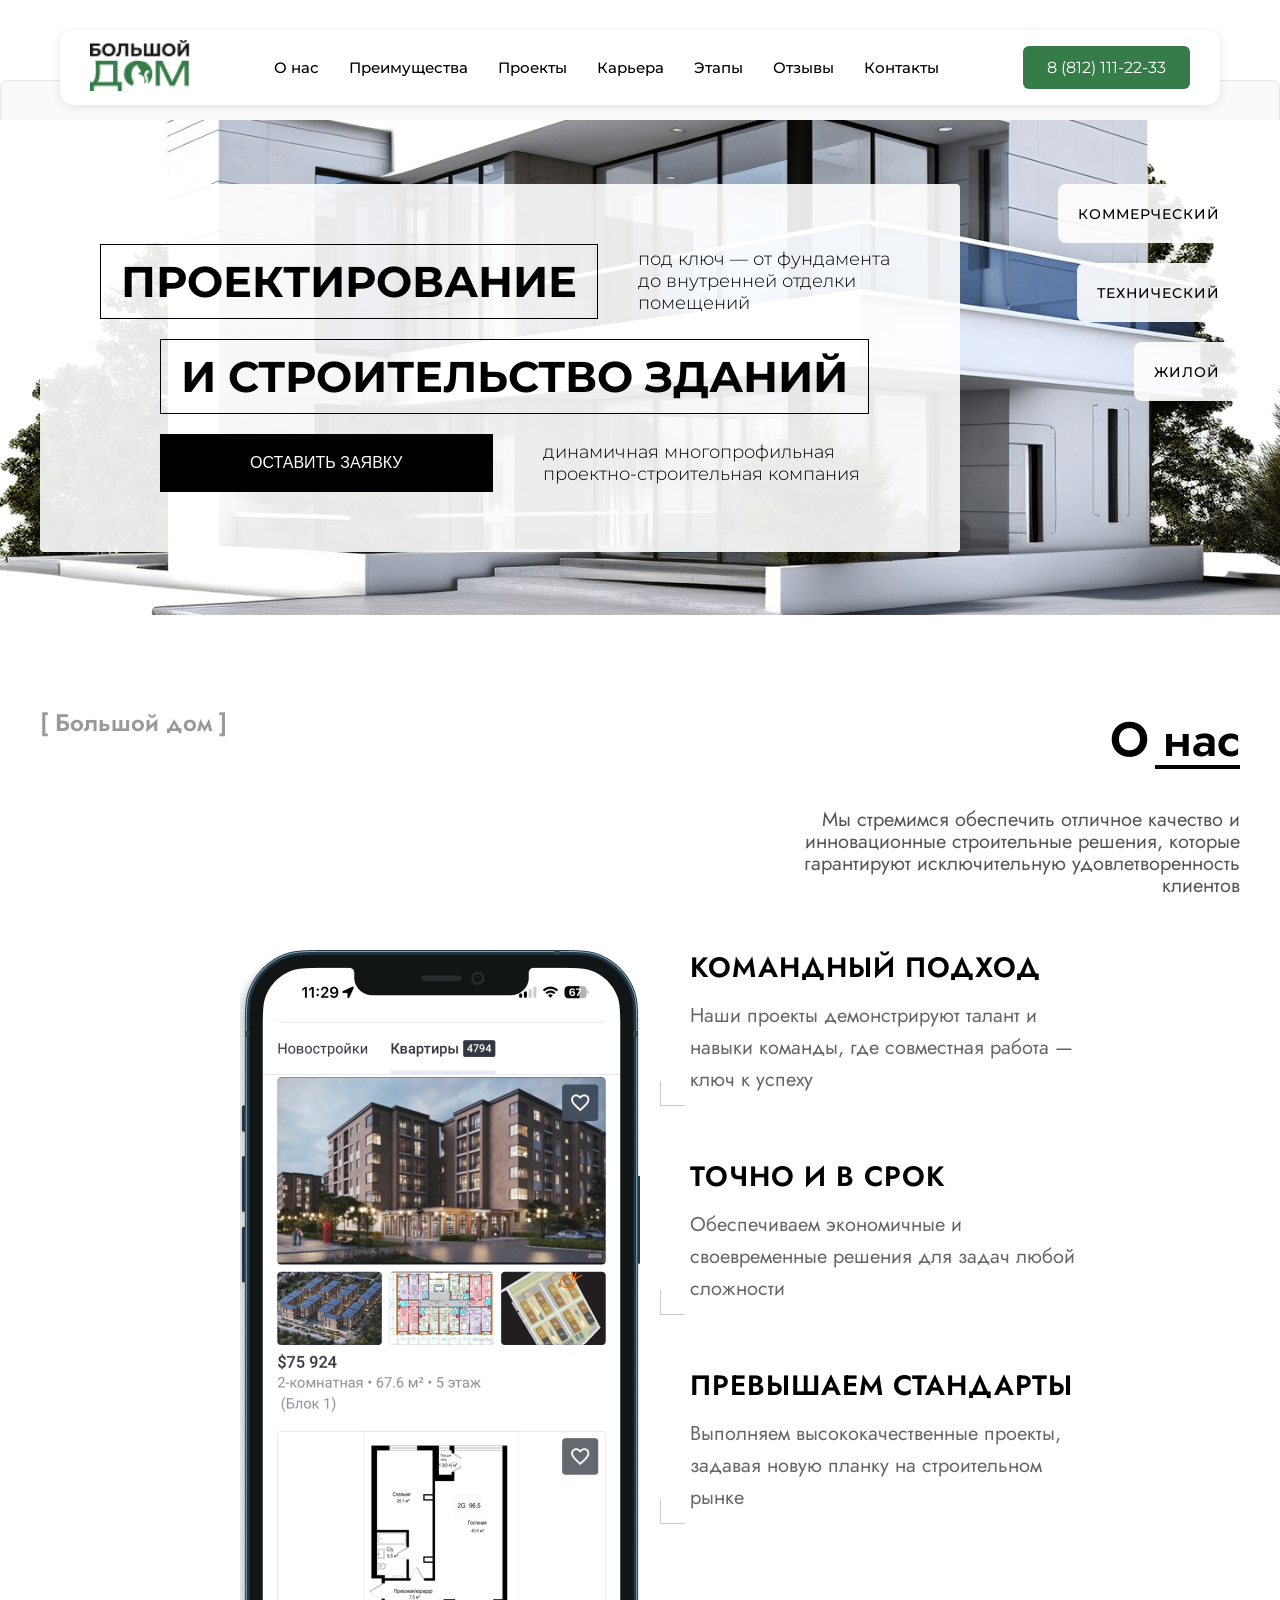
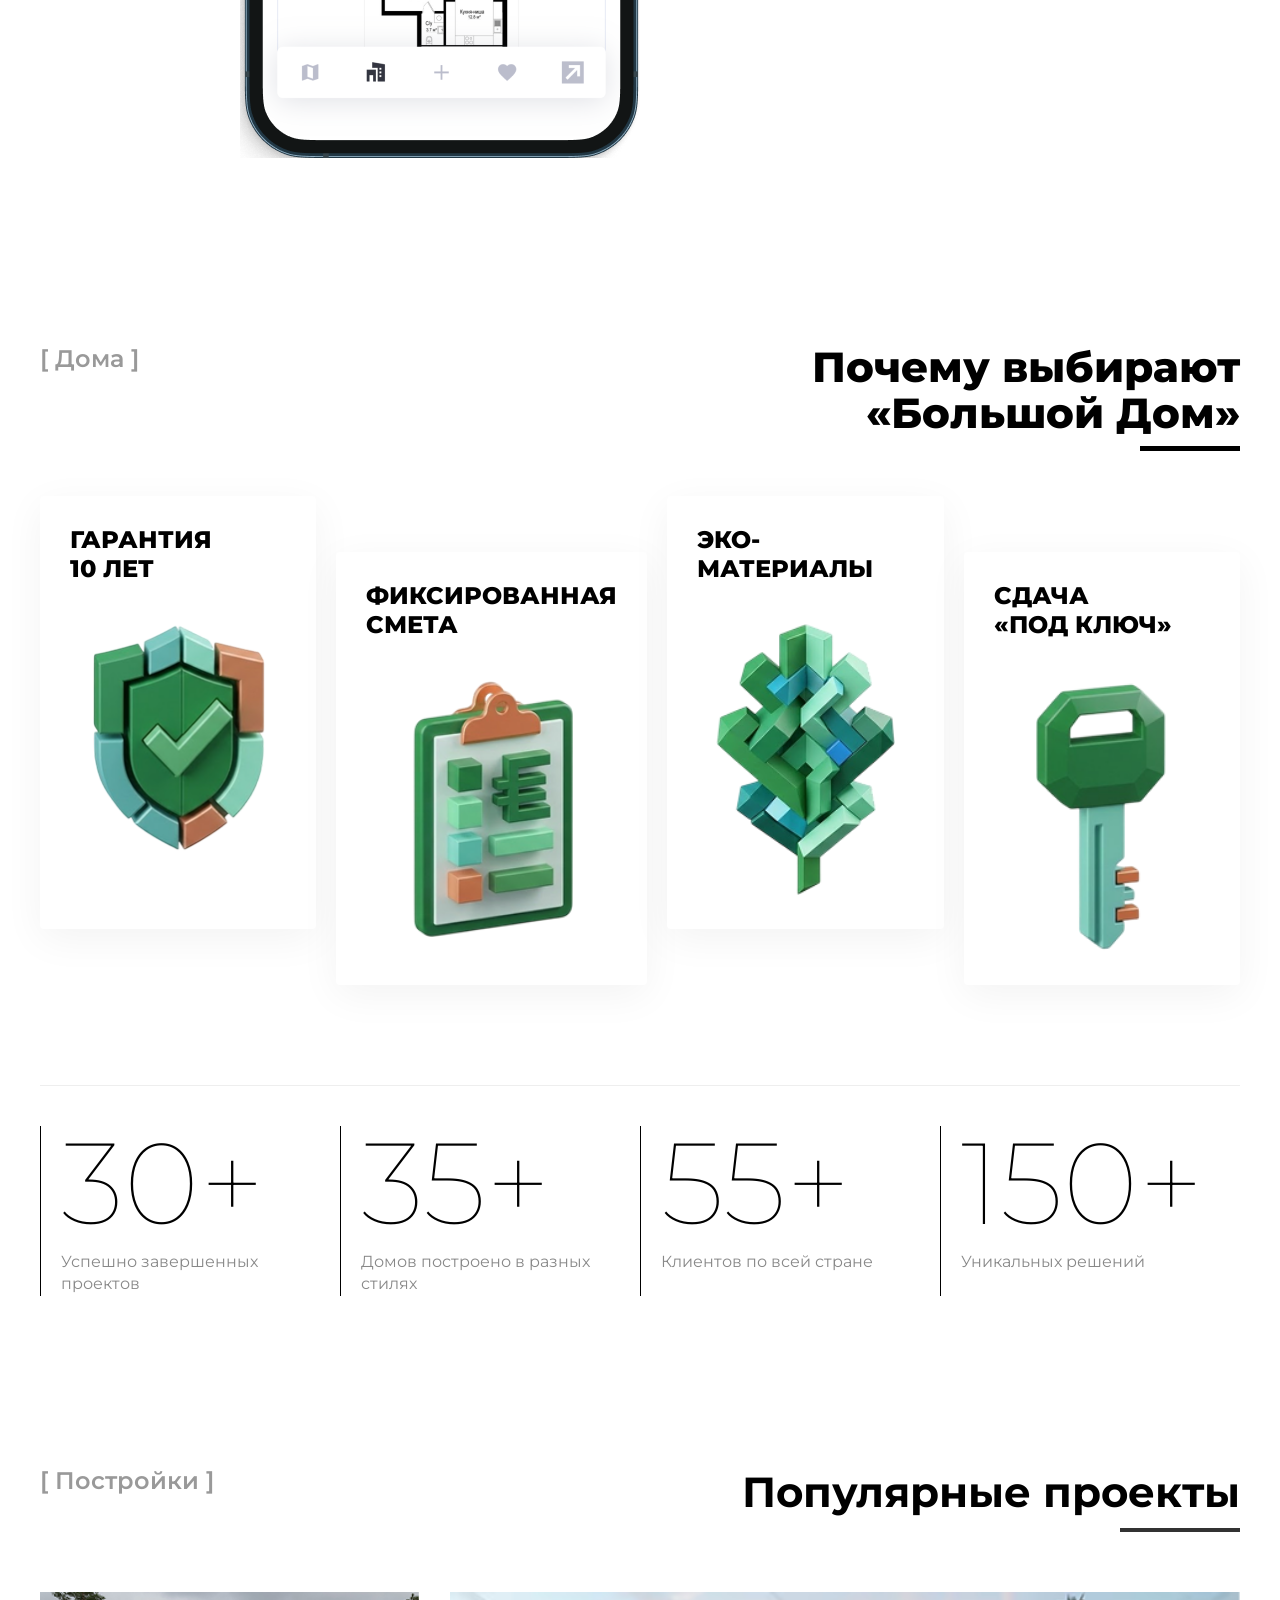
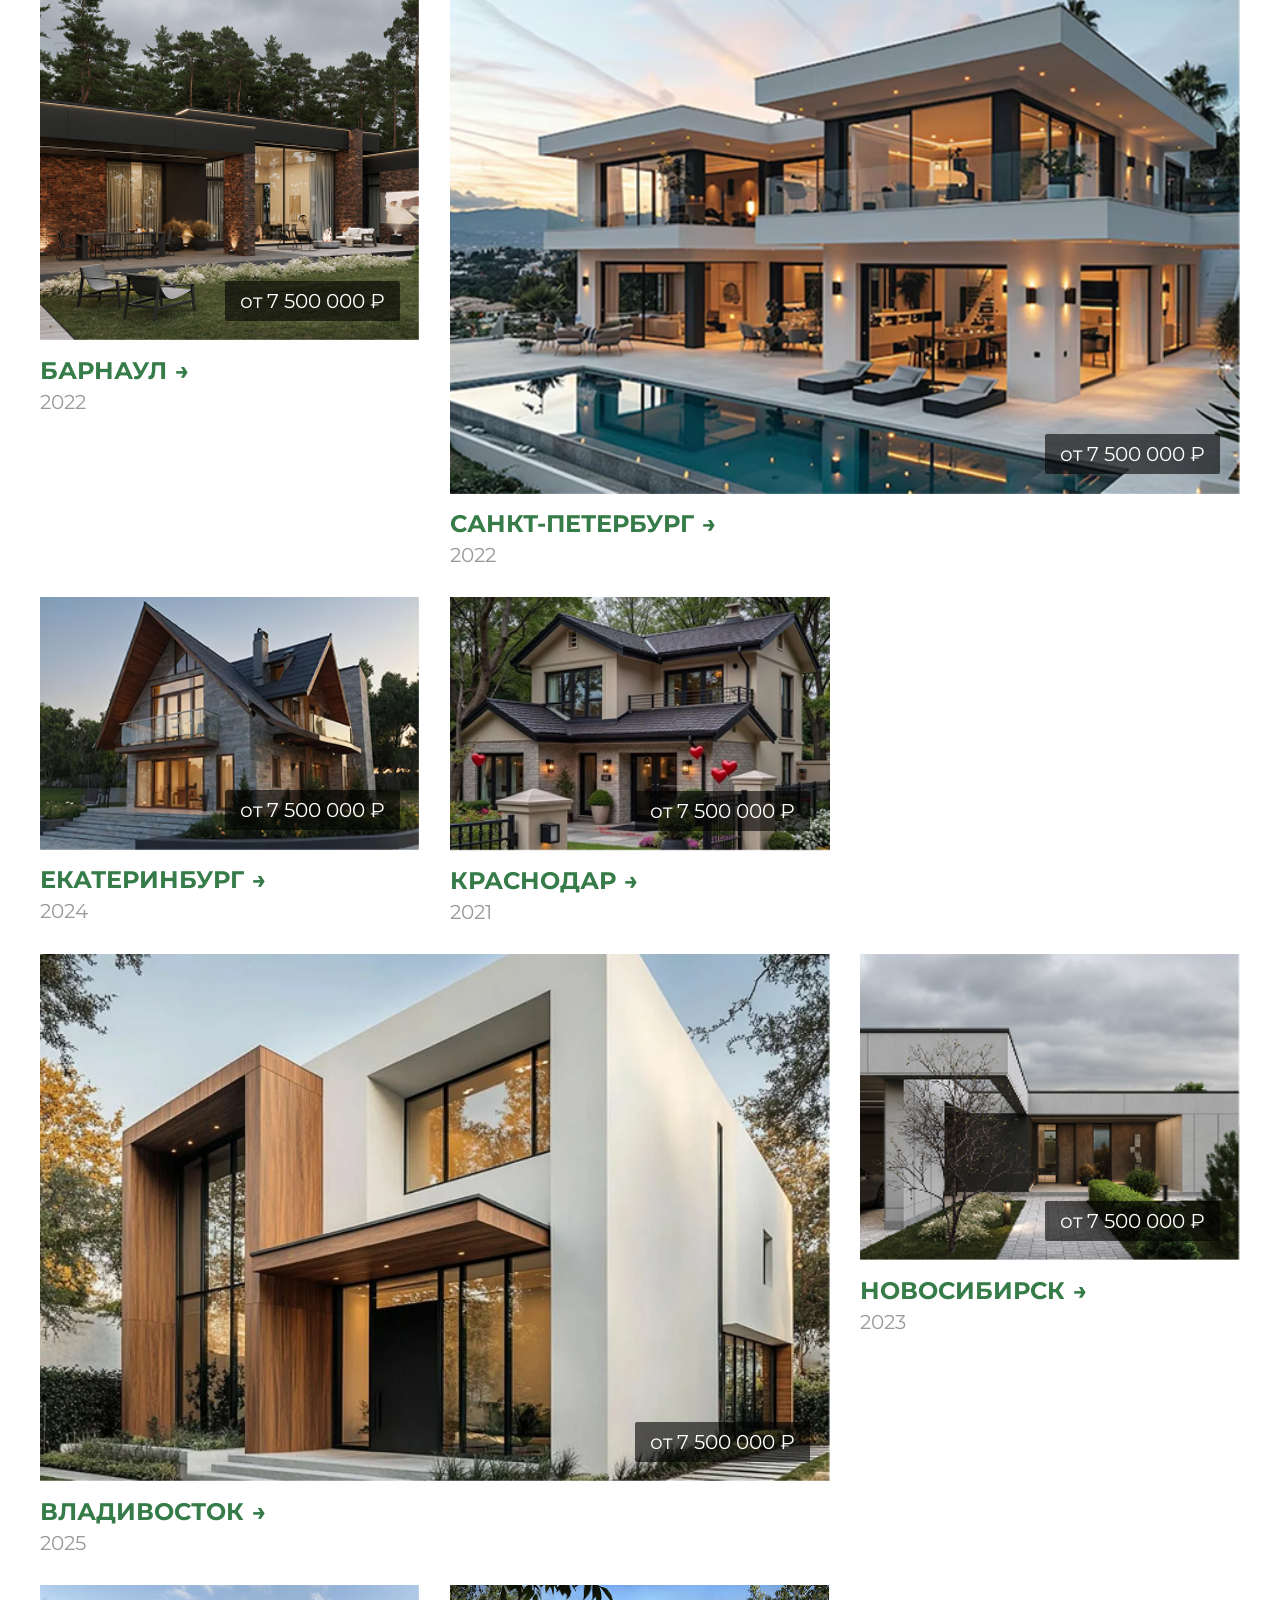
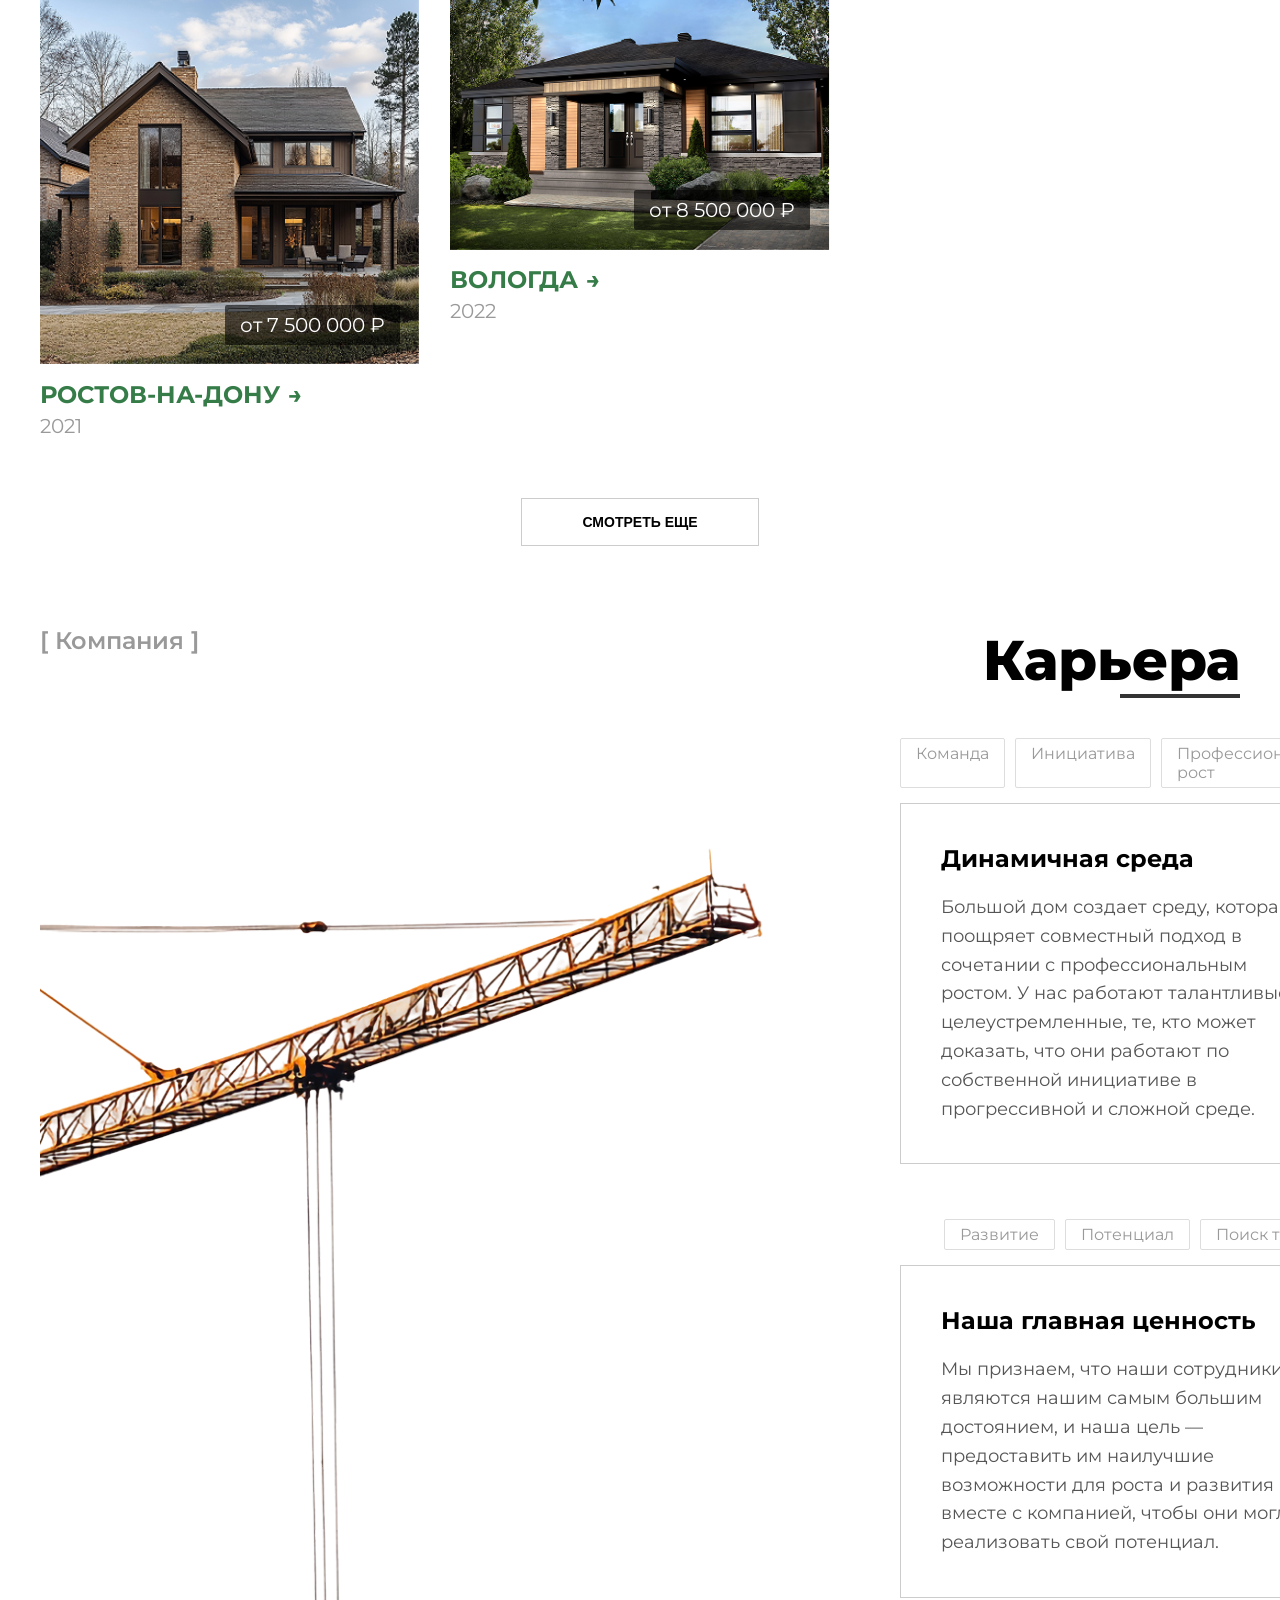
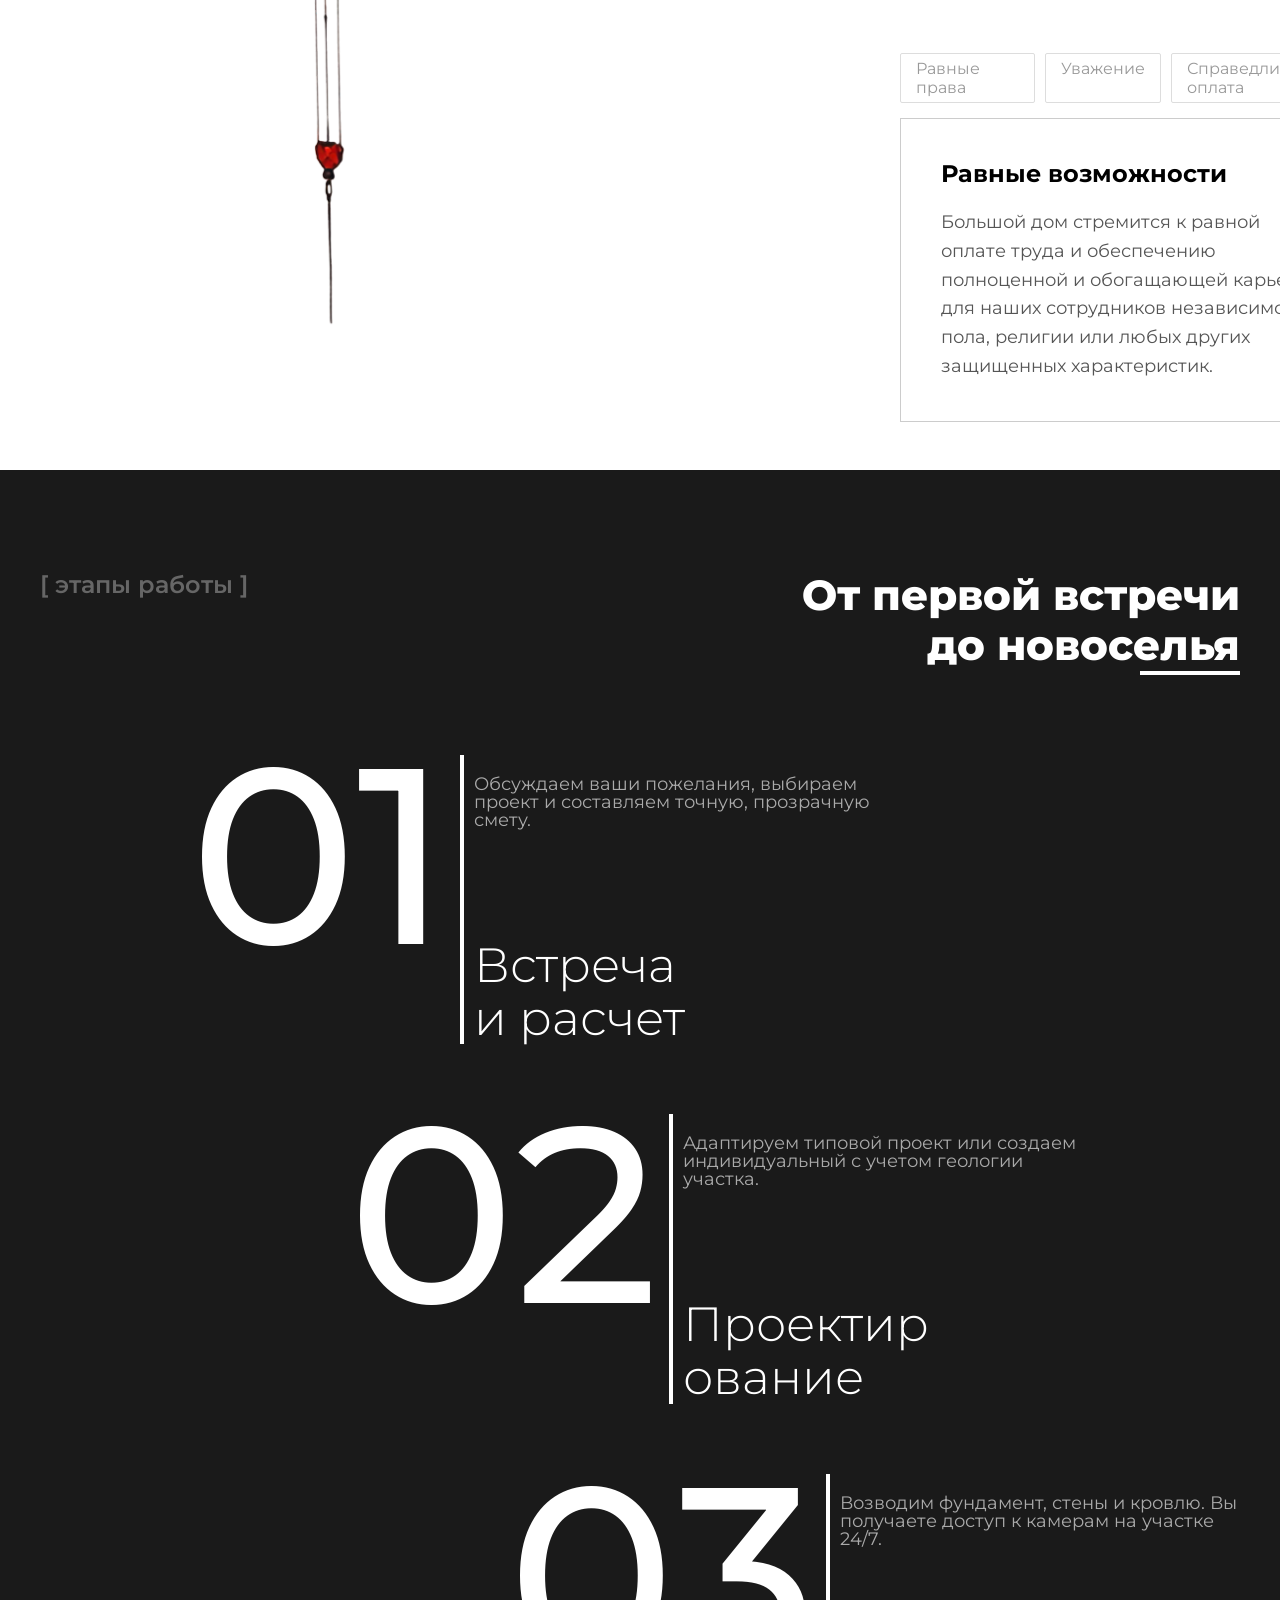
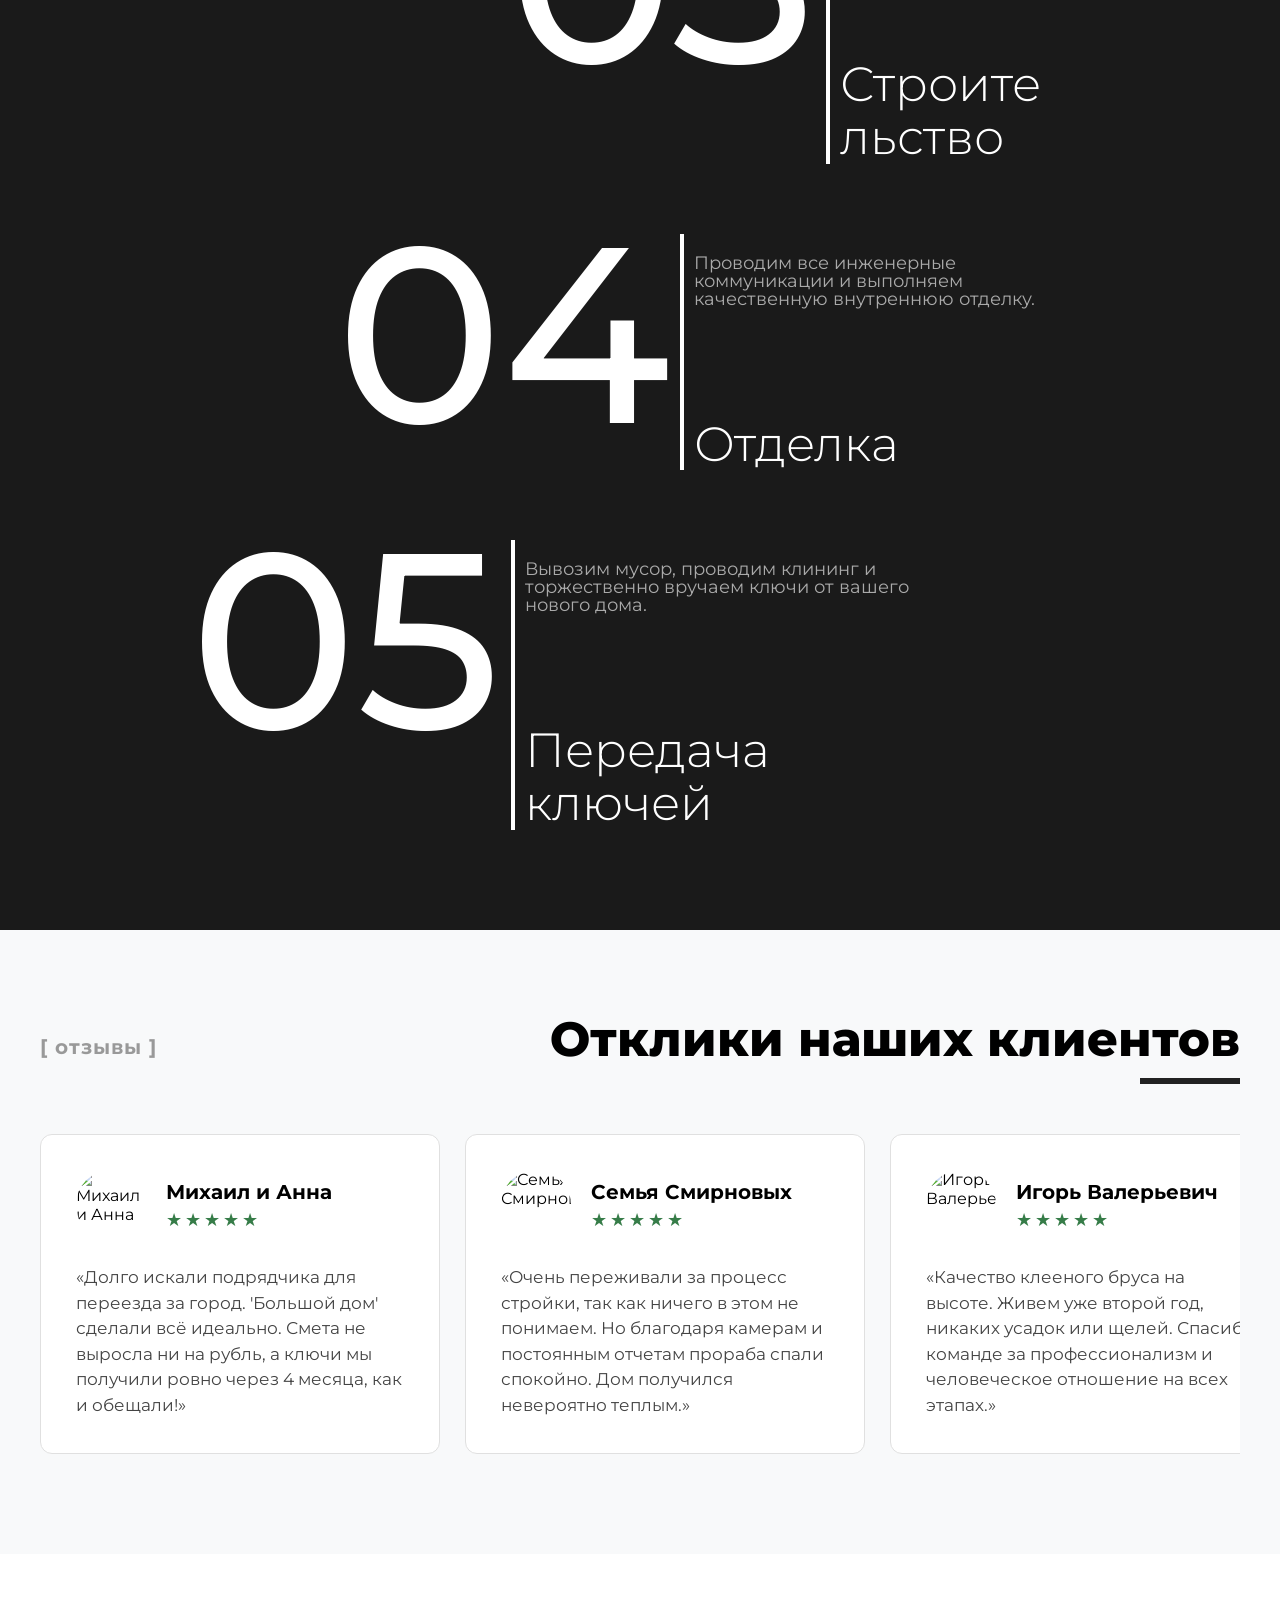
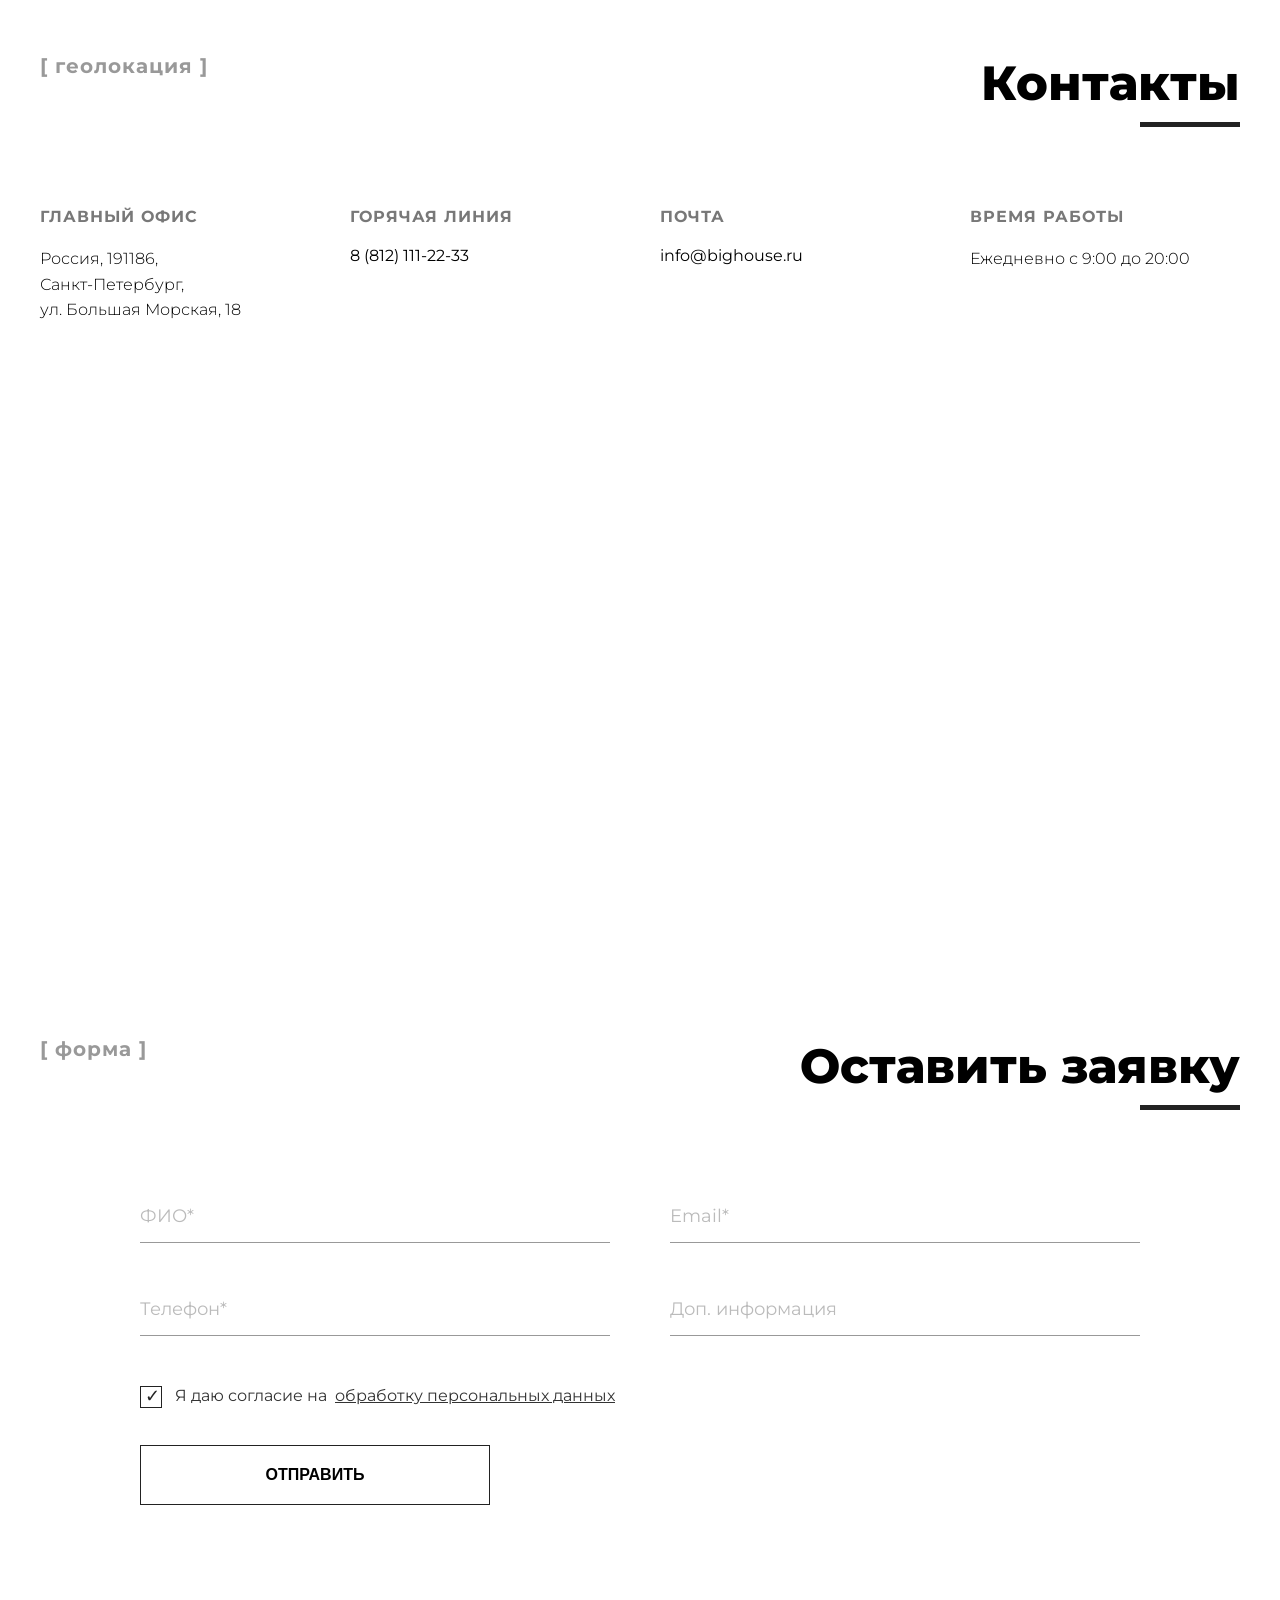
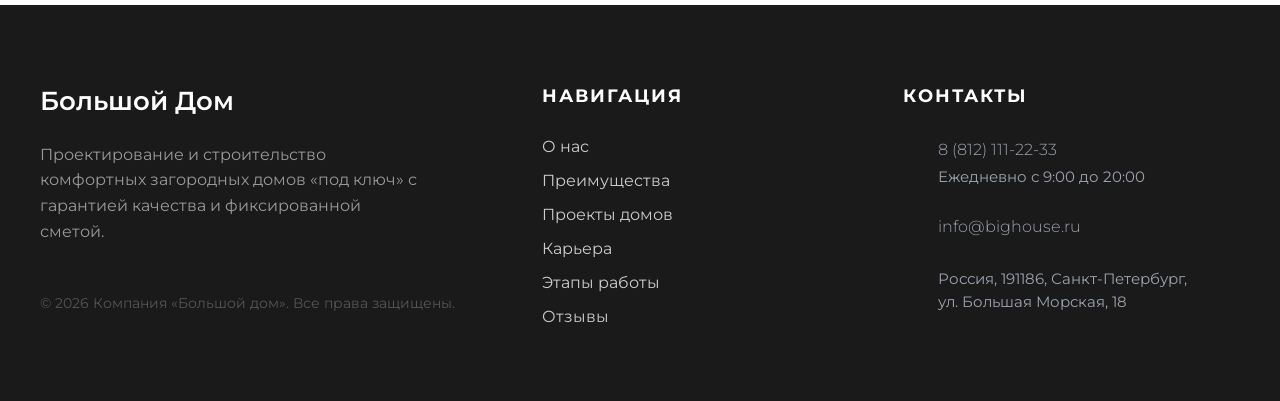
==== commit ca23430f: "Version5" ====
--- a/index.html
+++ b/index.html
@@ -11,7 +11,7 @@
     <link rel="icon" type="image/png" href="IMG/favikon.png">
     <link rel="shortcut icon" href="IMG/favikon.png">
     <script src="https://cdn.jsdelivr.net/npm/@emailjs/browser@3/dist/email.min.js"></script>
-<script src="script.js"></script>
+    <script src="script.js"></script>
 </head>
 
 <body>
@@ -179,94 +179,108 @@
             </div>
 
             <div class="projects-grid">
-                <div class="project-card">
-                    <a href="index2.html" class="project-link">
-                        <div class="project-img-container">
-                            <img src="IMG/Barnaul.png" alt="Барнаул">
-                    </a>
+    <div class="project-card">
+        <a href="index2.html?house=barnaul" class="project-link">
+            <div class="project-img-container">
+                <img src="IMG/Barnaul.png" alt="Барнаул">
+                <span class="project-price">от 7 500 000 ₽</span>
+            </div>
+            <div class="project-info">
+                <h3>БАРНАУЛ <span>&rarr;</span></h3>
+                <p>2022</p>
+            </div>
+        </a>
+    </div>
+
+    <div class="project-card large">
+        <a href="index2.html?house=piter" class="project-link">
+            <div class="project-img-container">
+                <img src="IMG/Piter.png" alt="Санкт-Петербург">
+                <span class="project-price">от 7 500 000 ₽</span>
+            </div>
+            <div class="project-info">
+                <h3>САНКТ-ПЕТЕРБУРГ <span>&rarr;</span></h3>
+                <p>2022</p>
+            </div>
+        </a>
+    </div>
+
+    <div class="project-card">
+        <a href="index2.html?house=ekb" class="project-link">
+            <div class="project-img-container">
+                <img src="IMG/Ekb.png" alt="Екатеринбург">
+                <span class="project-price">от 7 500 000 ₽</span>
+            </div>
+            <div class="project-info">
+                <h3>ЕКАТЕРИНБУРГ <span>&rarr;</span></h3>
+                <p>2024</p>
+            </div>
+        </a>
+    </div>
+
+    <div class="project-card">
+        <a href="index2.html?house=krasnodar" class="project-link">
+            <div class="project-img-container">
+                <img src="IMG/Krasnodar.png" alt="Краснодар">
+                <span class="project-price">от 7 500 000 ₽</span>
+            </div>
+            <div class="project-info">
+                <h3>КРАСНОДАР <span>&rarr;</span></h3>
+                <p>2021</p>
+            </div>
+        </a>
+    </div>
+
+            <div class="project-card large">
+                <a href="index2.html?house=vladivostok" class="project-link">
+                    <div class="project-img-container">
+                        <img src="IMG/Vladivostok.png" alt="Владивосток">
                         <span class="project-price">от 7 500 000 ₽</span>
                     </div>
                     <div class="project-info">
-                        <a href="index2.html" class="project-link">
-                            <h3>БАРНАУЛ <span>&rarr;</span></h3>
-                        </a>
+                        <h3>ВЛАДИВОСТОК <span>&rarr;</span></h3>
+                        <p>2025</p>
+                    </div>
+                </a>
+            </div>
+
+            <div class="project-card">
+                <a href="index2.html?house=novosibirsk" class="project-link">
+                    <div class="project-img-container">
+                        <img src="IMG/Novo.png" alt="Новосибирск">
+                        <span class="project-price">от 7 500 000 ₽</span>
+                    </div>
+                    <div class="project-info">
+                        <h3>НОВОСИБИРСК <span>&rarr;</span></h3>
+                        <p>2023</p>
+                    </div>
+                </a>
+            </div>
+
+            <div class="project-card">
+                <a href="index2.html?house=rostov" class="project-link">
+                    <div class="project-img-container">
+                        <img src="IMG/Rostov.png" alt="Ростов-на-Дону">
+                        <span class="project-price">от 7 500 000 ₽</span>
+                    </div>
+                    <div class="project-info">
+                        <h3>РОСТОВ-НА-ДОНУ <span>&rarr;</span></h3>
+                        <p>2021</p>
+                    </div>
+                </a>
+            </div>
+
+            <div class="project-card">
+                <a href="index2.html?house=vologda" class="project-link">
+                    <div class="project-img-container">
+                        <img src="IMG/vologda.png" alt="Вологда">
+                        <span class="project-price">от 8 500 000 ₽</span>
+                    </div>
+                    <div class="project-info">
+                        <h3>ВОЛОГДА <span>&rarr;</span></h3>
                         <p>2022</p>
                     </div>
-                </div>
-
-                <div class="project-card large">
-                    <div class="project-img-container">
-                        <img src="IMG\Piter.png" alt="Санкт-Петербург">
-                        <span class="project-price">от 7 500 000 ₽</span>
-                    </div>
-                    <div class="project-info">
-                        <h3>САНКТ-ПЕТЕРБУРГ <span>&rarr;</span></h3>
-                        <p>2022</p>
-                    </div>
-                </div>
-                <div class="project-card">
-                    <div class="project-img-container">
-                        <img src="IMG/Ekb.png" alt="Екатеринбург">
-                        <span class="project-price">от 7 500 000 ₽</span>
-                    </div>
-                    <div class="project-info">
-                        <h3>ЕКАТЕРИНБУРГ <span>&rarr;</span></h3>
-                        <p>2024</p>
-                    </div>
-                </div>
-                <div class="project-card">
-                <div class="project-img-container">
-                    <img src="IMG/Krasnodar.png" alt="Краснодар">
-                    <span class="project-price">от 7 500 000 ₽</span>
-                </div>
-                <div class="project-info">
-                    <h3>КРАСНОДАР <span>&rarr;</span></h3>
-                    <p>2021</p>
-                </div>
-            </div>
-
-            <div class="project-card large">
-                <div class="project-img-container">
-                    <img src="IMG/Vladivostok.png" alt="Владивосток">
-                    <span class="project-price">от 7 500 000 ₽</span>
-                </div>
-                <div class="project-info">
-                    <h3>ВЛАДИВОСТОК <span>&rarr;</span></h3>
-                    <p>2025</p>
-                </div>
-            </div>
-
-            <div class="project-card">
-                <div class="project-img-container">
-                    <img src="IMG/Novo.png" alt="Новосибирск">
-                    <span class="project-price">от 7 500 000 ₽</span>
-                </div>
-                <div class="project-info">
-                    <h3>НОВОСИБИРСК <span>&rarr;</span></h3>
-                    <p>2023</p>
-                </div>
-            </div>
-
-            <div class="project-card">
-                <div class="project-img-container">
-                    <img src="IMG/Rostov.png" alt="Ростов-на-Дону">
-                    <span class="project-price">от 7 500 000 ₽</span>
-                </div>
-                <div class="project-info">
-                    <h3>РОСТОВ-НА-ДОНУ <span>&rarr;</span></h3>
-                    <p>2021</p>
-                </div>
-            </div>
-
-            <div class="project-card">
-                <div class="project-img-container">
-                    <img src="IMG/vologda.png" alt="Вологда">
-                    <span class="project-price">от 8 500 000 ₽</span>
-                </div>
-                <div class="project-info">
-                    <h3>ВОЛОГДА <span>&rarr;</span></h3>
-                    <p>2022</p>
-                </div>
+                </a>
             </div>
         </div>
             </div>
--- a/style.css
+++ b/style.css
@@ -265,17 +265,7 @@
 }
 
 /* Адаптивность */
-@media (max-width: 1100px) {
-    .hero__inner, .about-body, .about-header {
-        flex-direction: column;
-        align-items: center;
-        text-align: center;
-    }
-    .about-title-block { text-align: center; margin-top: 0px; }
-    .hero__main-title, .hero__footer-group { margin-left: 0; }
-    .about-h2::after { right: 50%; transform: translateX(50%); }
-    .deco-corner { left: 50%; transform: translateX(-50%); }
-}
+
 
 /* ========== СЕКЦИЯ ПРЕИМУЩЕСТВ ========== */
 .benefits-section {
@@ -437,6 +427,25 @@
         right: 50%;
         transform: translateX(50%);
     }
+
+    .hero__inner, .about-body, .about-header {
+        flex-direction: column;
+        align-items: center;
+        text-align: center;
+    }
+    .about-title-block { text-align: center; margin-top: 0px; }
+    .hero__main-title, .hero__footer-group { margin-left: 0; }
+    .about-h2::after { right: 50%; transform: translateX(50%); }
+    .deco-corner { left: 50%; transform: translateX(-50%); }
+
+    .card-icon {
+    width: 100%;
+    height: auto;
+    max-width: 150px;
+    margin: auto auto 0 auto;
+    display: block;
+}
+
 }
 
 /* ========== СЕКЦИЯ ПРОЕКТОВ ========== */
@@ -691,20 +700,7 @@
 }
 
 /* Адаптивность */
-@media (max-width: 1200px) {
-    .career-content {
-        flex-direction: column;
-    }
-    .career-visual {
-        flex: none;
-        width: 100%;
-        max-height: 400px;
-        overflow: hidden;
-    }
-    .career-block.shift-right {
-        align-self: flex-start;
-    }
-}
+
 
 /* ========== СЕКЦИЯ ЭТАПЫ РАБОТЫ ========== */
 .steps-section {
@@ -801,7 +797,6 @@
 @media (max-width: 1024px) {
     .steps-timeline { padding-left: 0; }
     .timeline-line { display: none; }
-    .step-item { flex-direction: column; margin-bottom: 40px; }
     .step-number { font-size: 100px; margin-bottom: 20px; }
     .steps-main-title { font-size: 32px; }
 }
@@ -1544,9 +1539,7 @@
 
 /* Адаптивность */
 @media (max-width: 1024px) {
-    .project-info-block {
-        flex-direction: column;
-    }
+    
     .gallery-grid {
         grid-template-columns: 1fr;
     }
@@ -1571,63 +1564,327 @@
 /* ---------- ≤1200px (ноутбуки) ---------- */
 
 @media (max-width: 1200px) {
+    body {
+        padding-top: 95px;
+    }
+
+    .container,
+    .container-wide,
+    .container-career,
+    .container-steps {
+        padding-left: 24px;
+        padding-right: 24px;
+        padding-bottom: 24px;
+    }
+
+    /* ШАПКА */
+    .header {
+        padding: 16px 24px;
+    }
 
     .header-overlay {
-        width: calc(100% - 40px);
-        
-        top: 15px;
+        width: calc(100% - 48px);
+        top: 16px;
+    }
+
+    .header-container {
+        padding: 12px 20px;
+        gap: 20px;
+    }
+
+    .nav-menu {
+        gap: 18px;
+        flex-wrap: wrap;
+        justify-content: center;
+    }
+
+    .nav-menu a {
+        font-size: 14px;
+    }
+
+    .phone-number-wrapper {
+        padding: 10px 18px;
+        font-size: 14px;
+        white-space: nowrap;
+    }
+
+    /* HERO */
+    .hero {
+        padding: 32px 24px;
+        min-height: auto;
+    }
+
+    .hero__inner {
+        gap: 24px;
+        align-items: center;
     }
 
     .hero__content {
-        padding: 0px;
         max-width: 100%;
+        padding: 30px;
+    }
+
+    .hero__header-group {
+        gap: 20px;
+        margin-bottom: 16px;
     }
 
     .hero__label,
     .hero__main-title {
-        font-size: 34px;
-    }
-
-    .about-body {
+        font-size: 32px;
+    }
+
+    .hero__main-title {
         margin-left: 0;
-        gap: 40px;
-    }
-
+        max-width: 100%;
+    }
+
+    .hero__subtitle,
+    .hero__description {
+        font-size: 16px;
+    }
+
+    .hero__footer-group {
+        margin-left: 0;
+        gap: 24px;
+        flex-wrap: wrap;
+    }
+
+    .button_zaiavka {
+        padding: 18px 48px;
+        font-size: 14px;
+    }
+
+    .building-types {
+        flex-direction: row;
+        flex-wrap: wrap;
+        justify-content: center;
+        align-items: center;
+        gap: 12px;
+        margin-top: 0;
+    }
+
+    .hero__right,
+    .hero__right2,
+    .hero__right3 {
+        padding: 14px 18px;
+    }
+
+    /* ОБЩИЕ ЗАГОЛОВКИ */
+    .about-h2,
     .benefits-title,
     .projects-title,
     .career-main-title,
     .steps-main-title,
     .reviews-title,
-    .section-title {
-        font-size: 32px;
+    .section-title,
+    .project-main-title {
+        font-size: 34px;
+    }
+
+    /* О НАС */
+    .about-header {
+        gap: 30px;
+        align-items: flex-start;
+    }
+
+    .about-body {
+        margin-left: 0;
+        gap: 32px;
+        align-items: center;
+    }
+
+    .phone-img {
+        max-width: 420px;
+    }
+
+    .feature-item h3 {
+        font-size: 24px;
+    }
+
+    .feature-item p,
+    .about-lead {
+        font-size: 18px;
+    }
+
+    /* ПРЕИМУЩЕСТВА */
+    .benefits-grid {
+        gap: 24px;
+    }
+
+    .benefit-card,
+    .benefit-card2 {
+        min-height: 320px;
+        padding: 24px;
+        margin: 0;
+    }
+
+    .benefit-card h3,
+    .benefit-card2 h3 {
+        font-size: 22px;
+        margin-bottom: 24px;
+    }
+
+    .stats-row {
+        gap: 24px;
+        flex-wrap: wrap;
+    }
+
+    .stat-item {
+        flex: 0 0 calc(50% - 12px);
     }
 
     .stat-number {
-        font-size: 70px;
+        font-size: 72px;
+    }
+
+    /* ПРОЕКТЫ */
+    .projects-header,
+    .reviews-header,
+    .contacts-header,
+    .form-header,
+    .form-header_page2 {
+        gap: 24px;
+        align-items: flex-start;
+    }
+
+    .projects-grid {
+        grid-template-columns: repeat(2, 1fr);
+        gap: 24px;
+    }
+
+    .project-card.large {
+        grid-column: span 1;
+    }
+
+    .project-info h3 {
+        font-size: 22px;
+    }
+
+    .project-info p,
+    .project-price {
+        font-size: 18px;
+    }
+
+    /* СТРАНИЦА ДОМА */
+    .project-detail {
+        padding: 40px 0;
+    }
+
+    .project-info-block {
+        flex-direction: column;
+        gap: 28px;
+    }
+
+    .project-main-image,
+    .project-specifications {
+        width: 100%;
     }
 
     .spec-row {
-        display: flex;
-        justify-content: space-between;
+        padding: 22px 0;
+        gap: 16px;
+    }
+
+    .spec-label {
+        font-size: 18px;
+        min-width: 140px;
+    }
+
+    .spec-value {
+        font-size: 15px;
+    }
+
+    .gallery-grid {
+        grid-template-columns: 1fr 1fr;
+        gap: 20px;
+    }
+
+    /* КАРЬЕРА */
+    .career-content {
+        gap: 32px;
+        align-items: stretch;
+    }
+
+    .career-visual {
+        flex: 0 0 45%;
+    }
+
+    .career-text-box {
+        padding: 28px;
+    }
+
+    /* ЭТАПЫ */
+    .steps-section {
+        padding: 70px 0;
+    }
+
+    .steps-timeline {
+        padding-left: 0;
+        gap: 40px;
+    }
+
+    .timeline-line {
+        display: none;
+    }
+
+    
+
+    .step-number {
+        font-size: 120px;
+        min-width: 140px;
+    }
+
+    .step-content h3 {
+        font-size: 30px;
+    }
+
+    .step-descr {
+        margin-bottom: 36px;
+        font-size: 16px;
+    }
+
+    /* ОТЗЫВЫ */
+    .review-card {
+        min-width: 320px;
+        padding: 24px;
+    }
+
+    /* КОНТАКТЫ */
+    .contacts-info-grid {
+        grid-template-columns: repeat(2, 1fr);
+        gap: 24px;
+    }
+
+    /* ФОРМА */
+    .form-grid,
+    .form-footer {
+        padding-left: 0;
+        padding-right: 0;
+    }
+
+    .form-grid {
+        gap: 24px 32px;
+    }
+
+    .submit-btn {
         width: 100%;
-
-    }
-
-
-    .hero__header-group,
-    .hero__main-title,
-    .button_zaiavka {
-
-        margin: 15px 30px;
-
-    }
-
-    .building-types {
-        display: flex;
-        flex-direction: row;
-        margin-top: 100px;
-    }
-
+        max-width: 360px;
+    }
+
+    /* ФУТЕР */
+    .footer-grid {
+        grid-template-columns: 1fr 1fr;
+        gap: 40px;
+    }
+
+    .footer-description {
+        max-width: 100%;
+    }
+
+    .tags-row {
+        flex-wrap: wrap;
+    }
 }
 
 
@@ -1828,7 +2085,7 @@
     .hero__subtitle {
         display: none; 
     }
-
+    .step-item { flex-direction: column; margin-bottom: 40px; }
     .hero__header-group {
         display: flex;
         flex-direction: column;
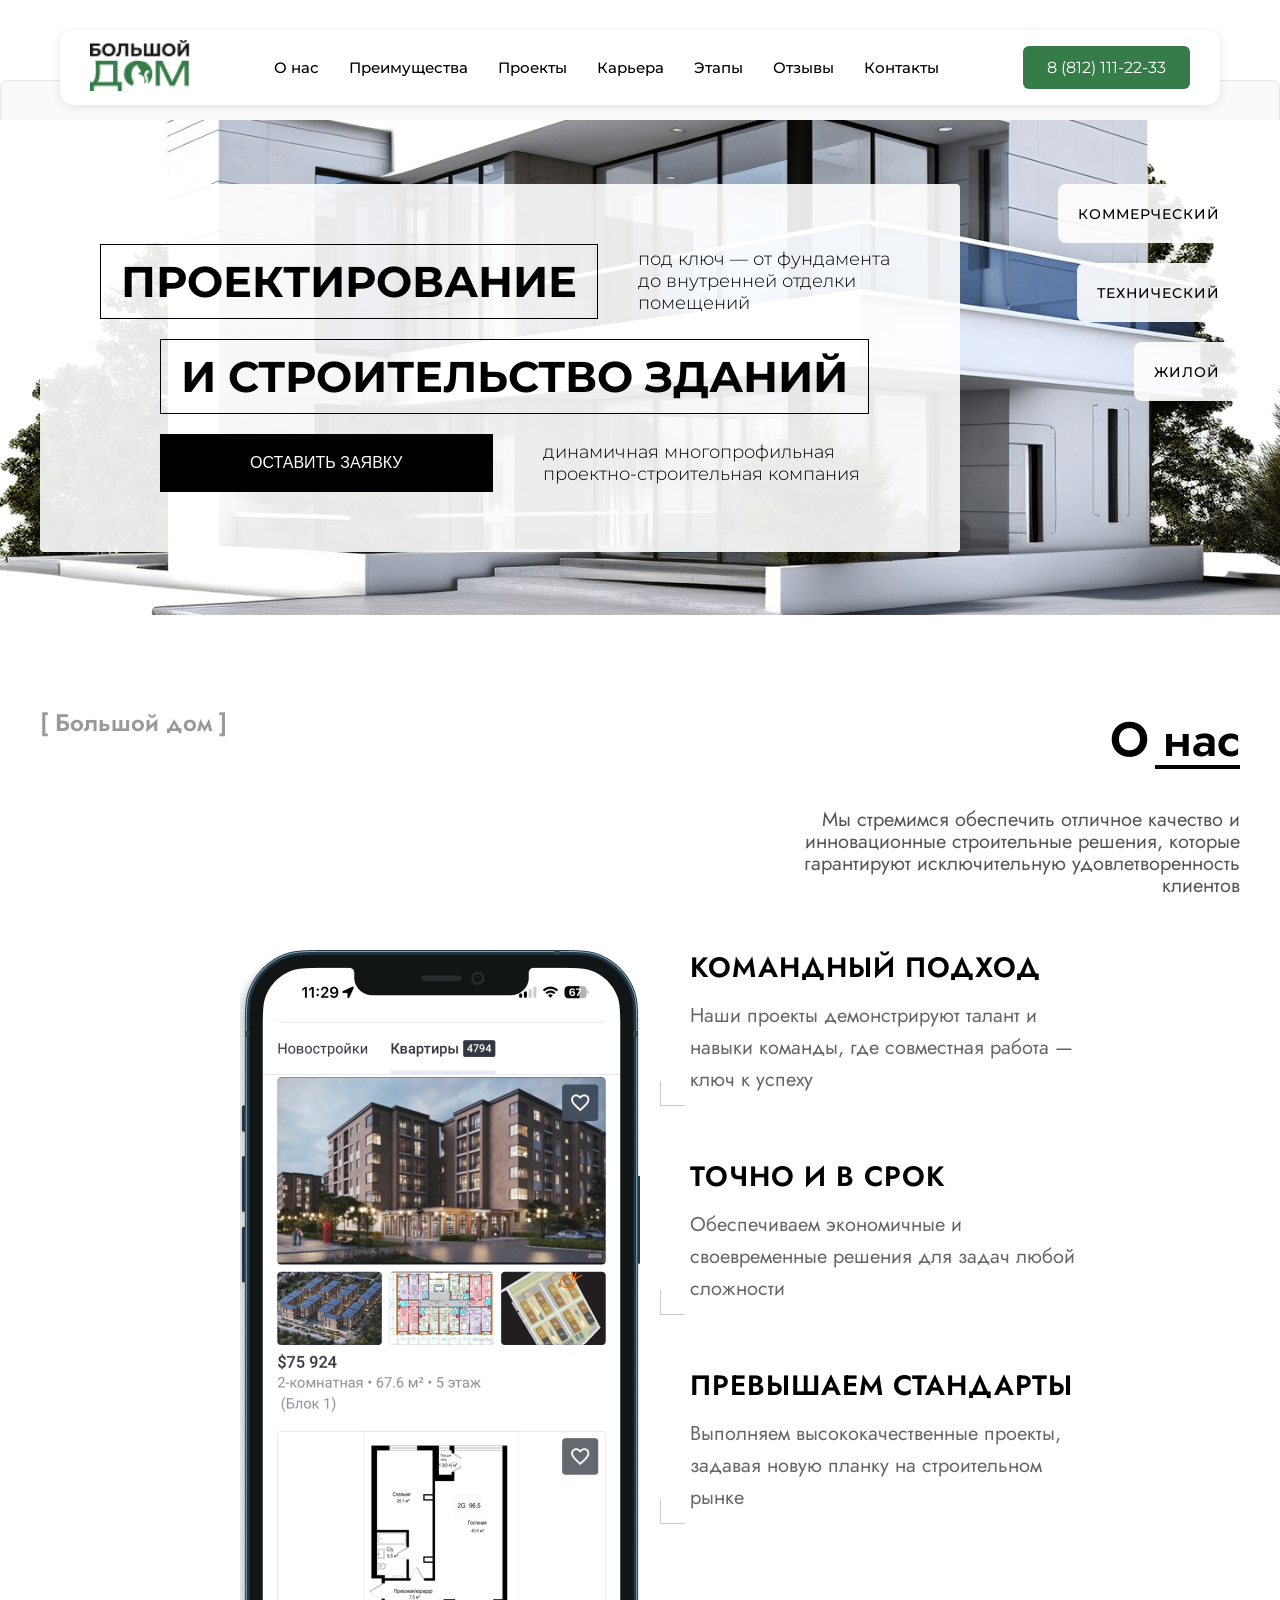
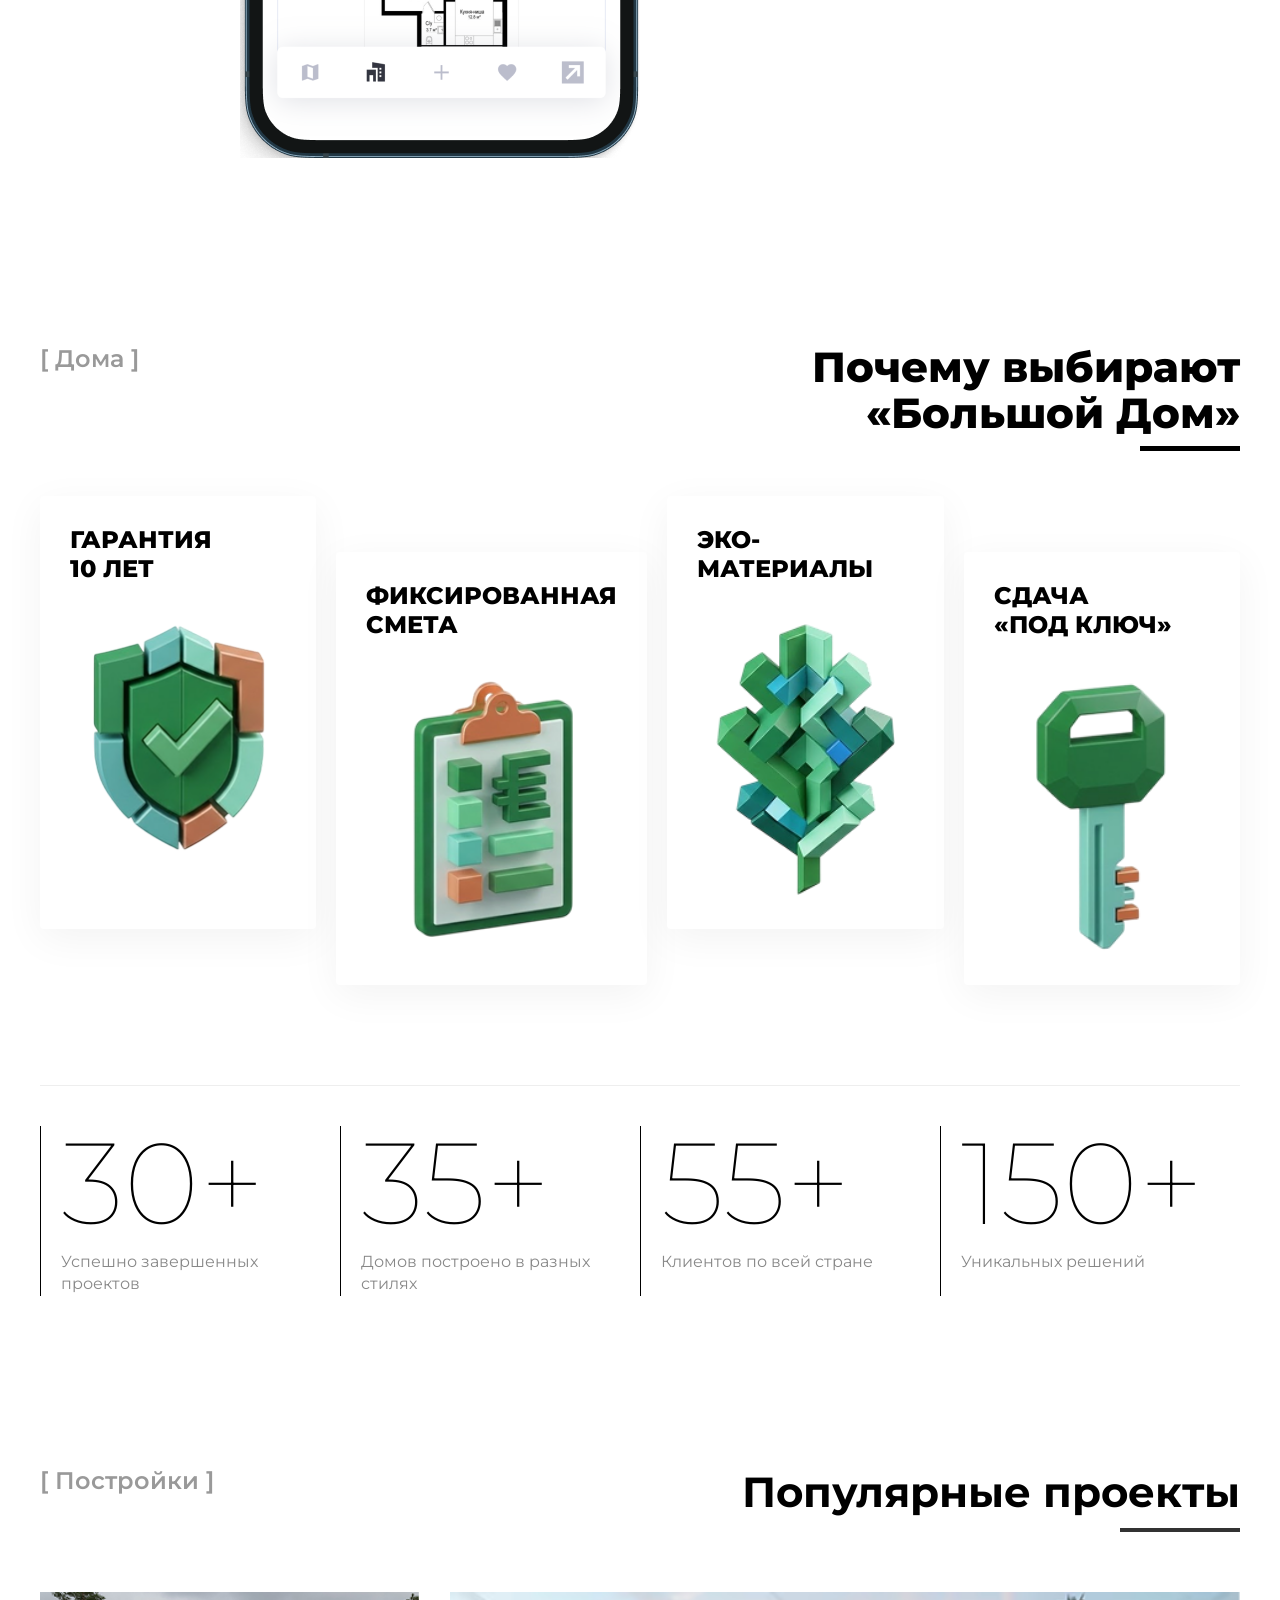
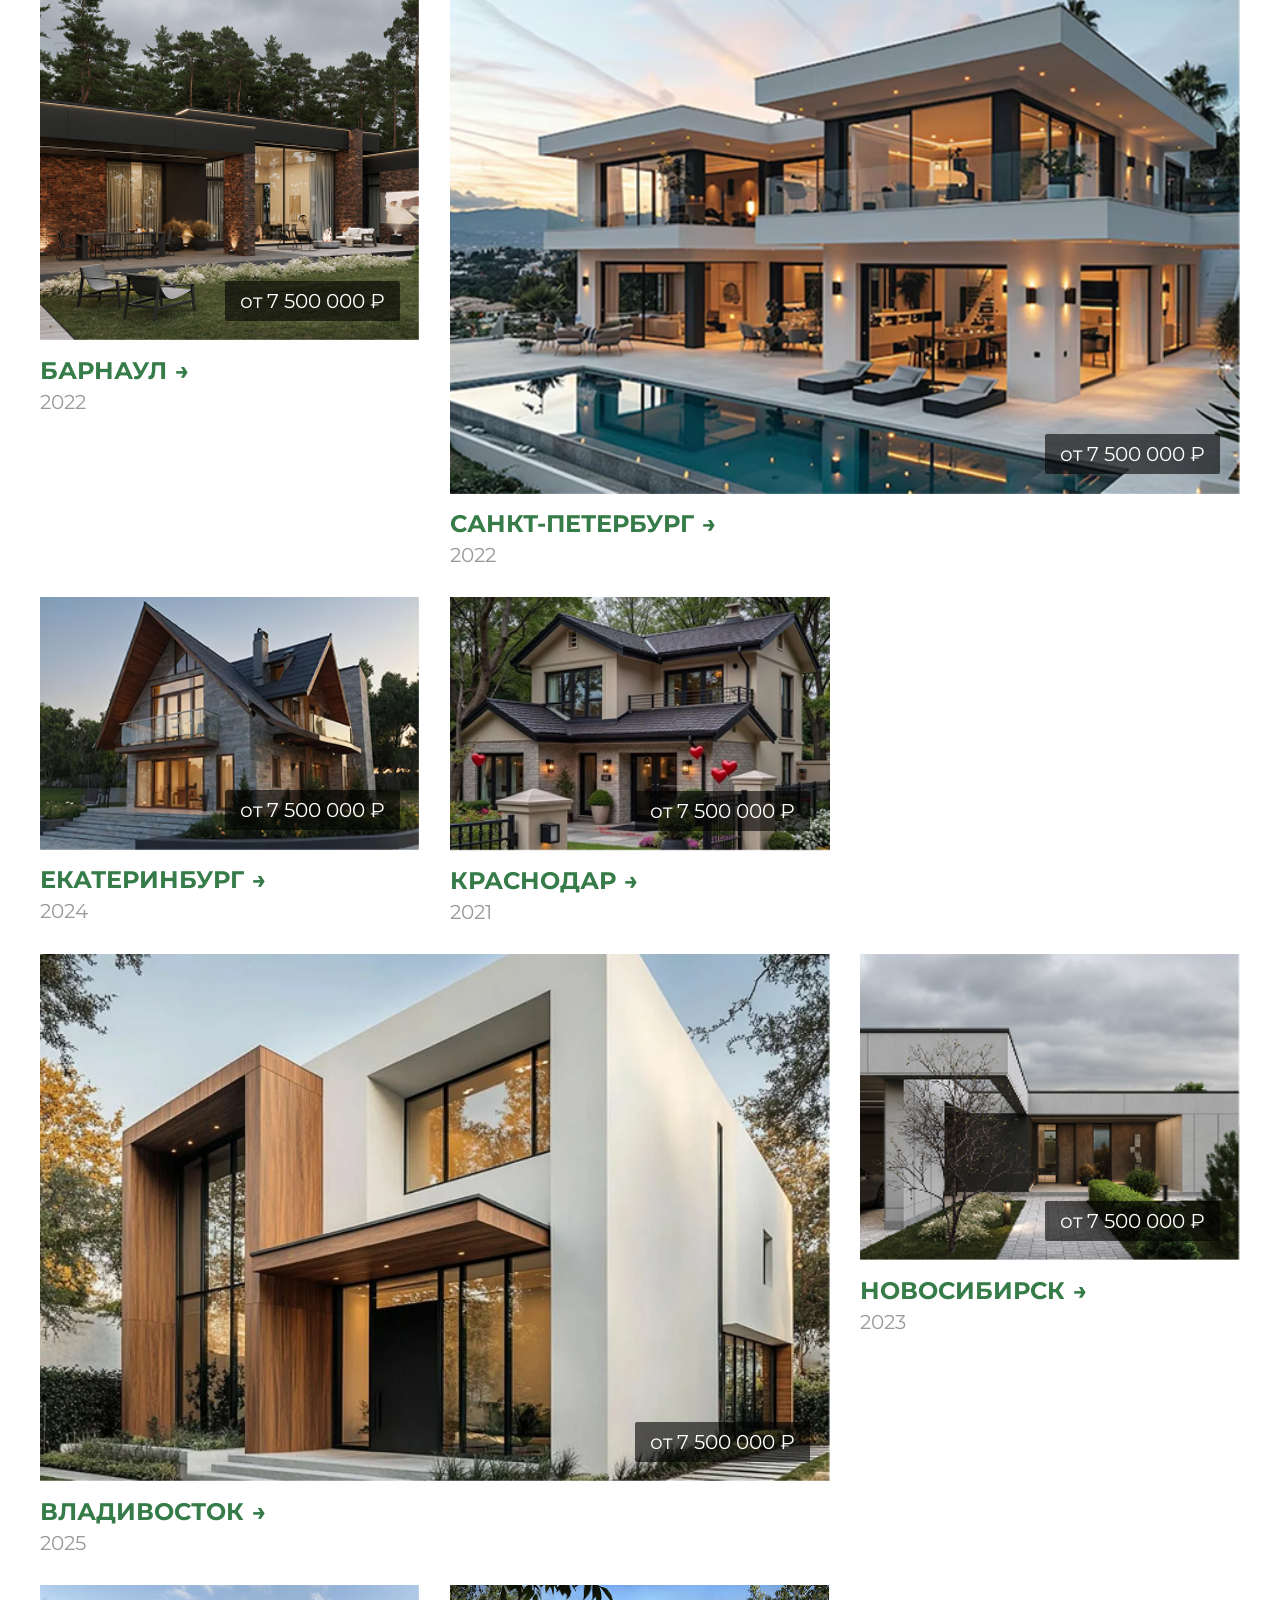
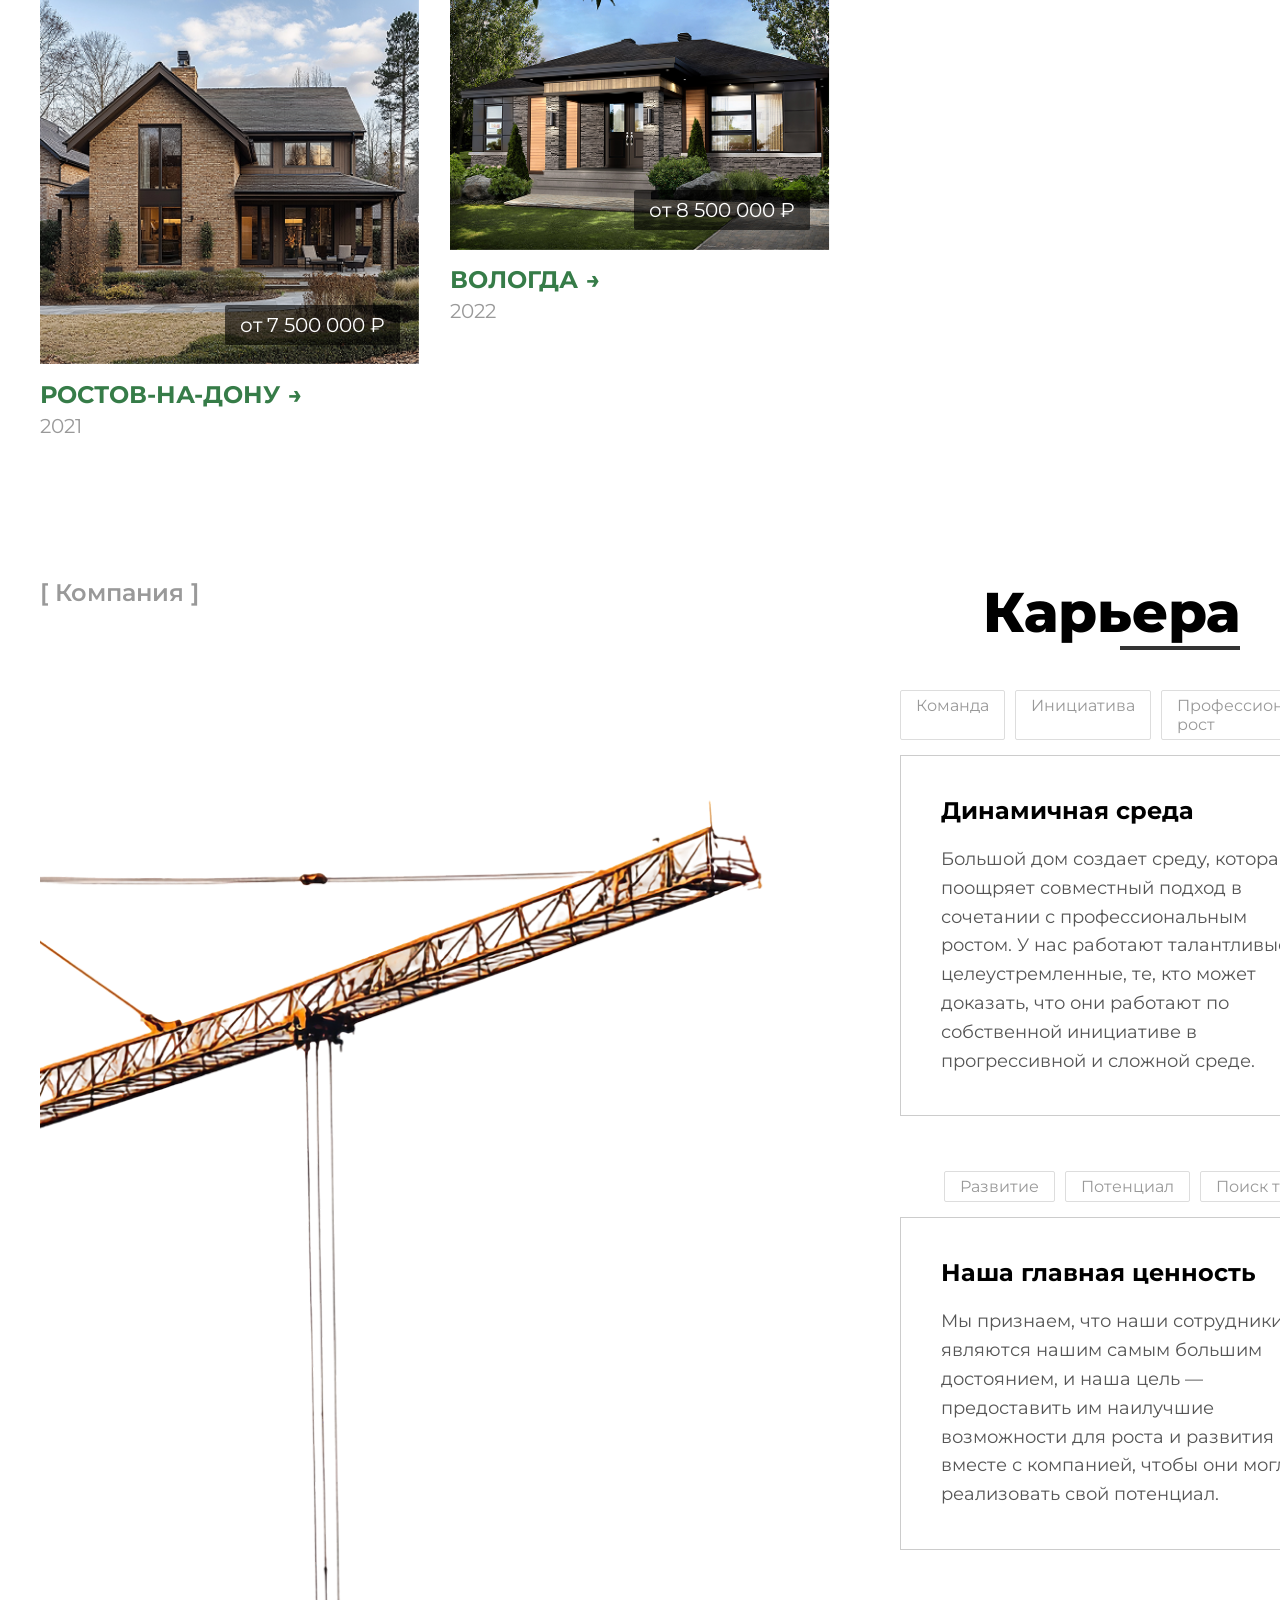
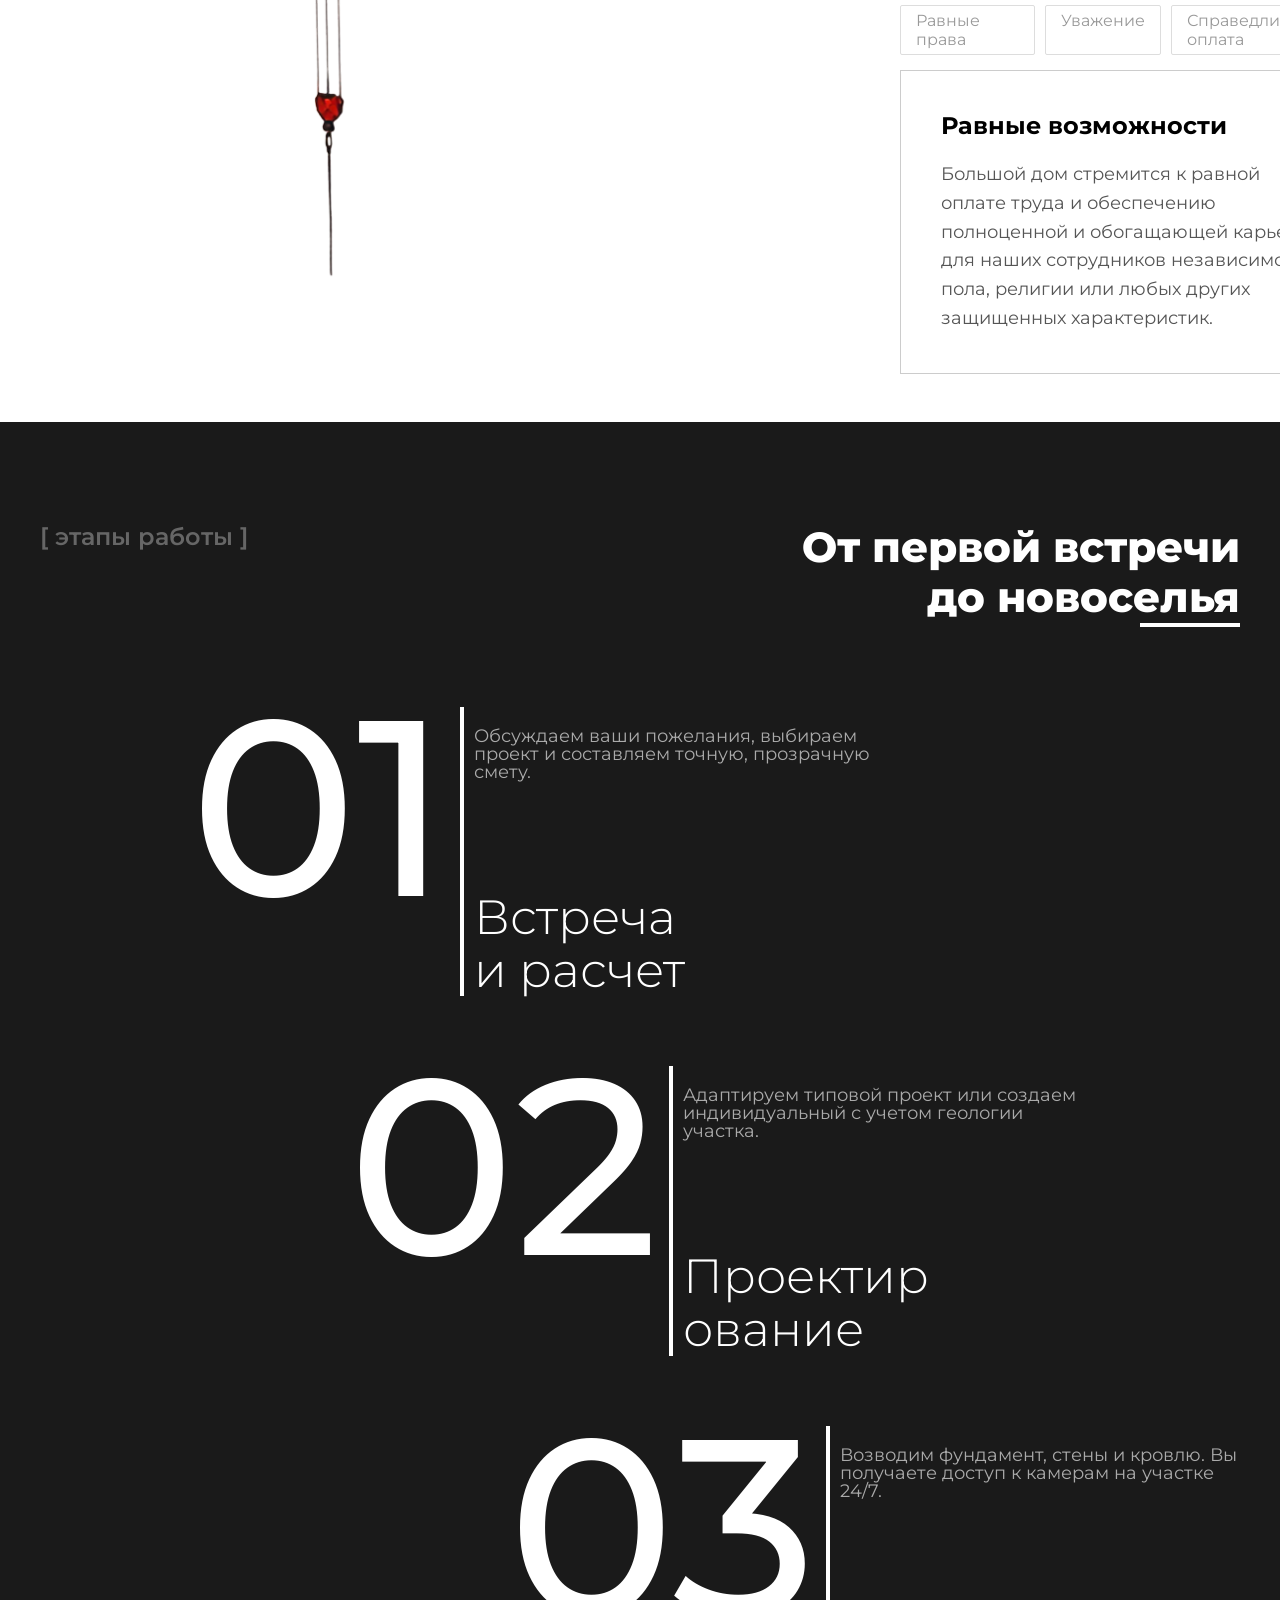
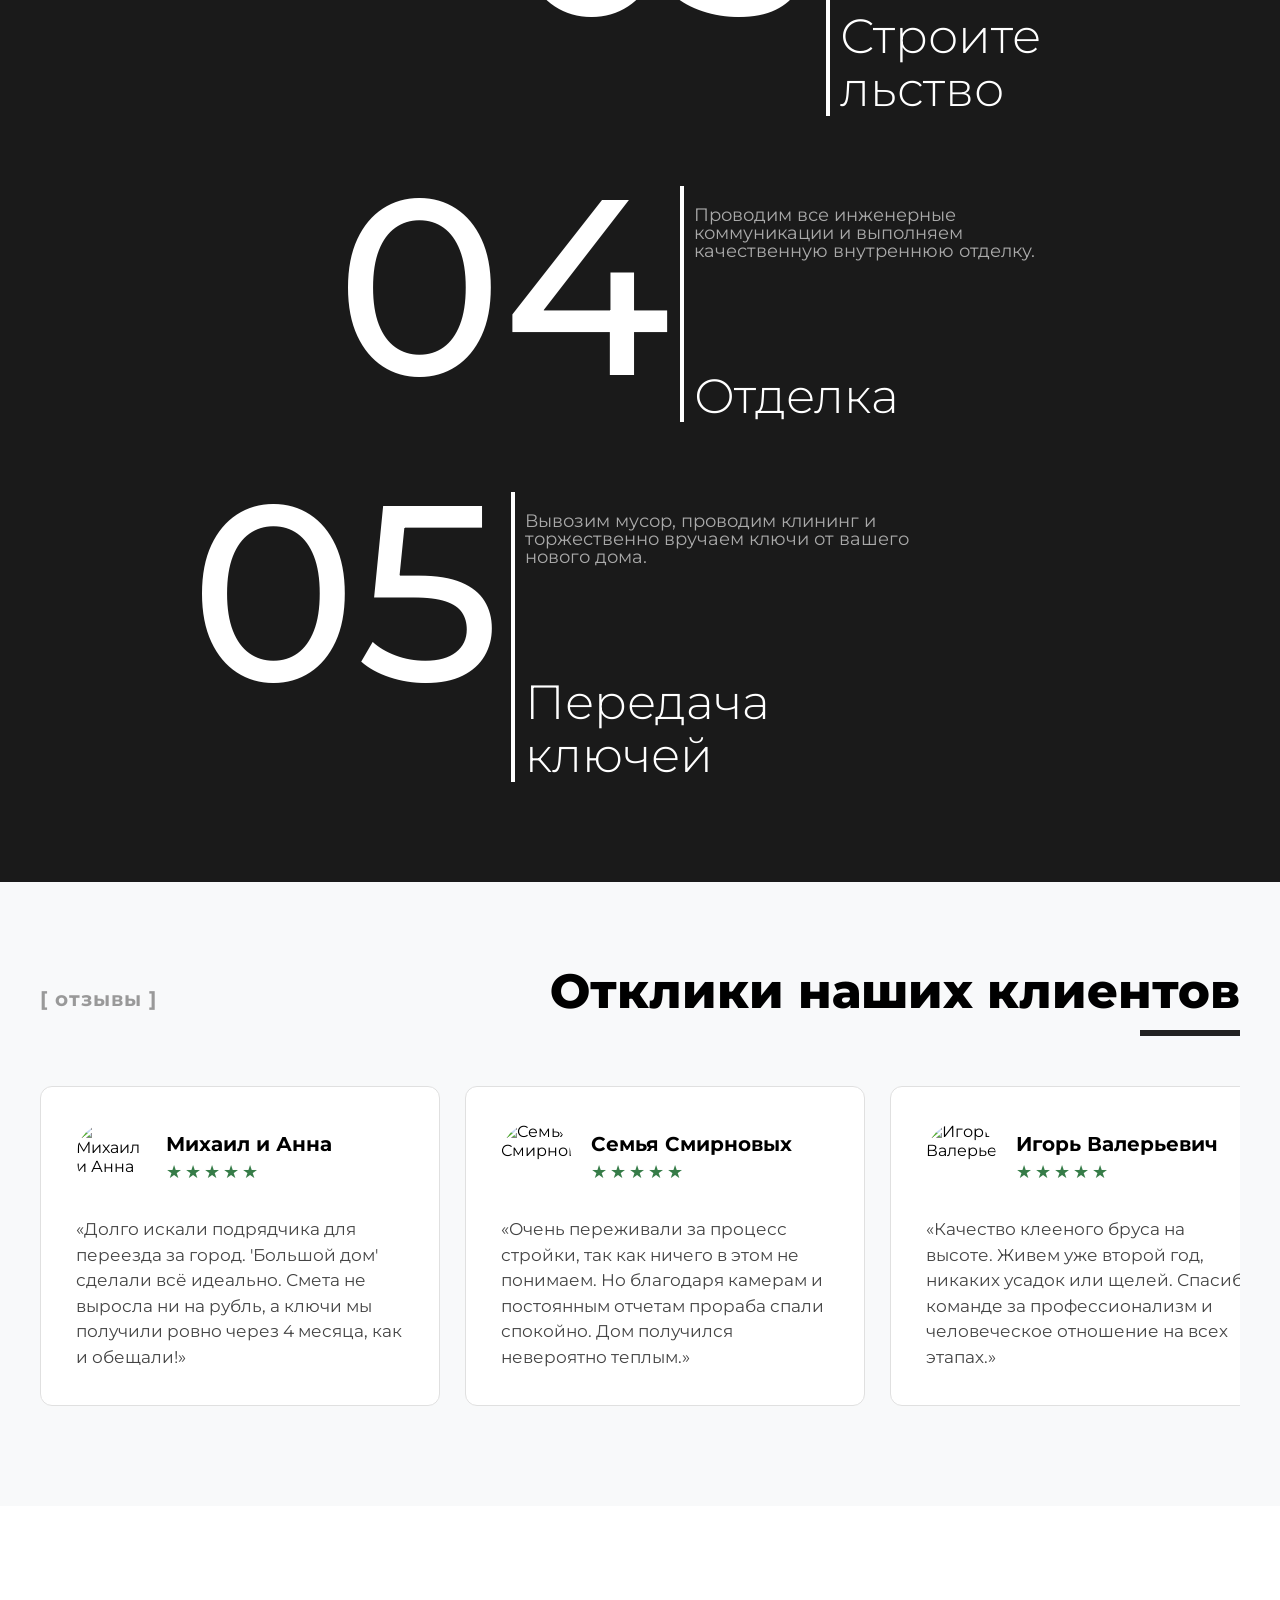
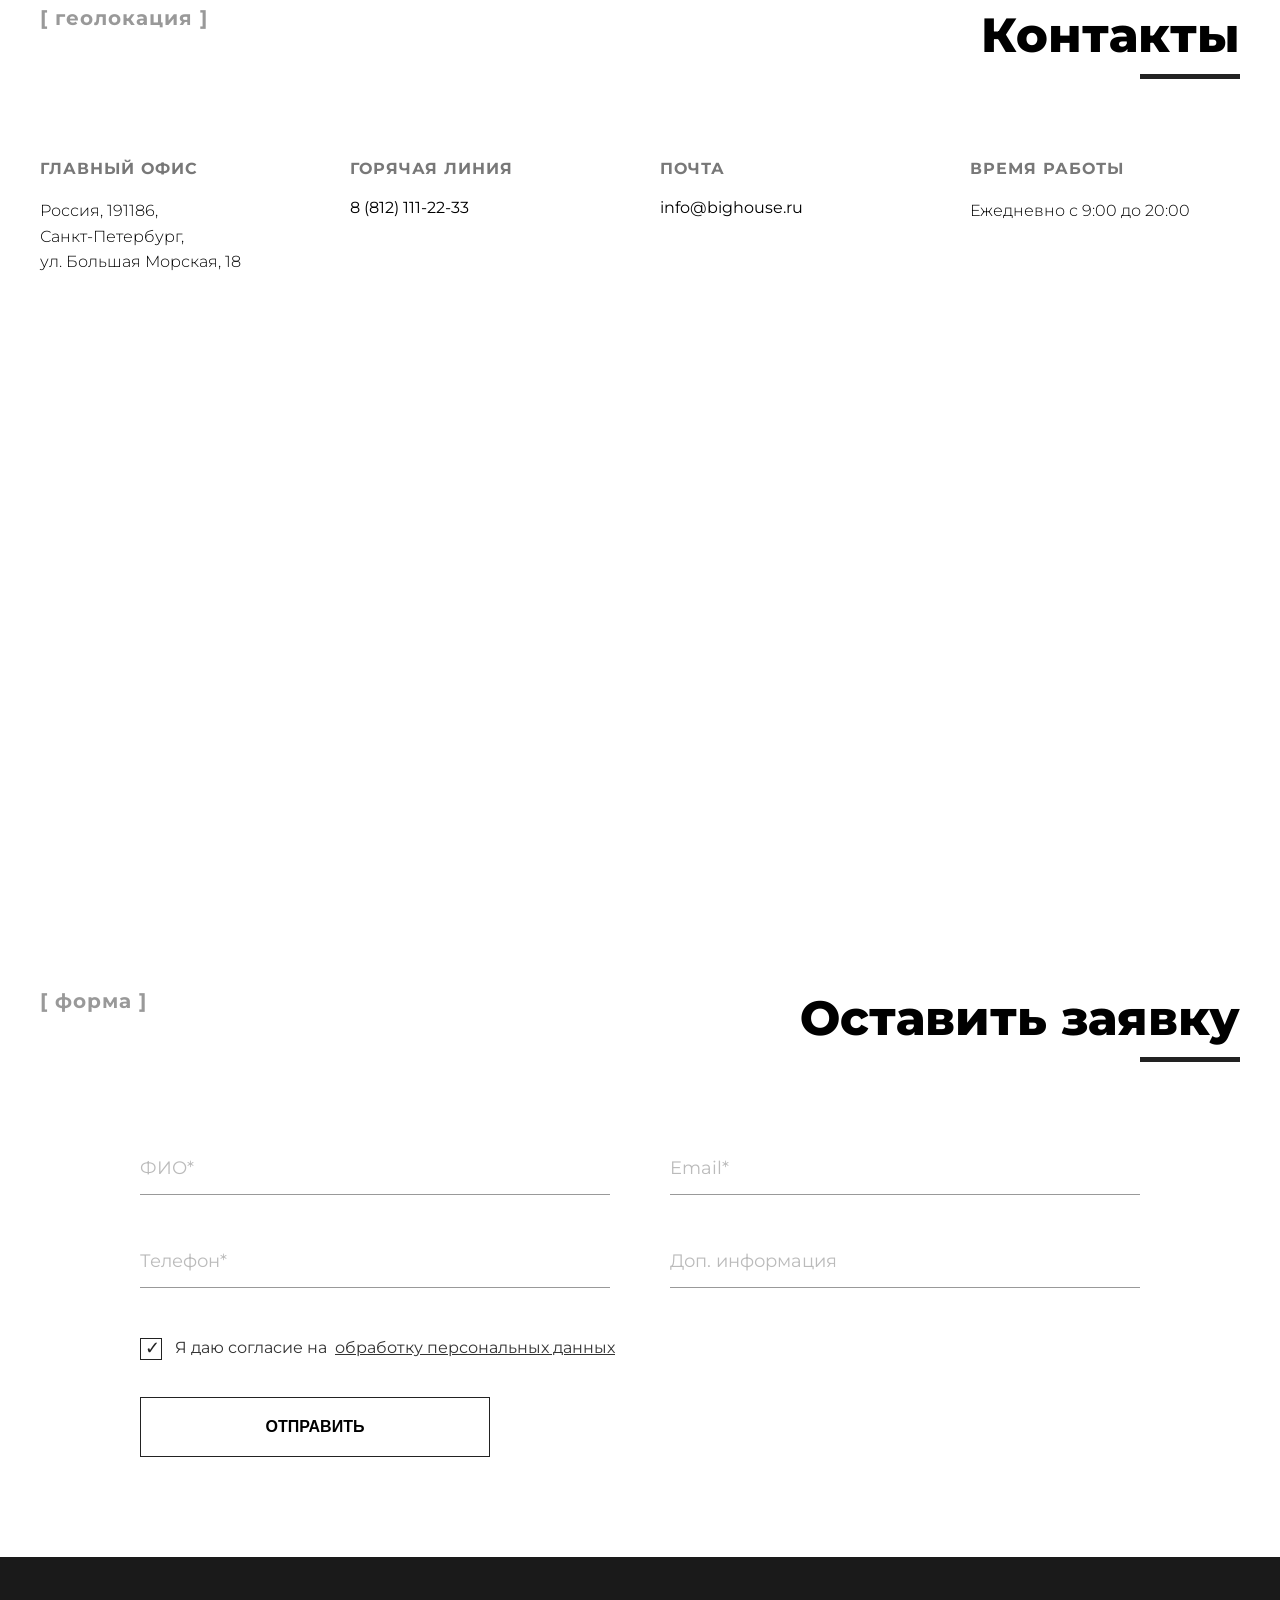
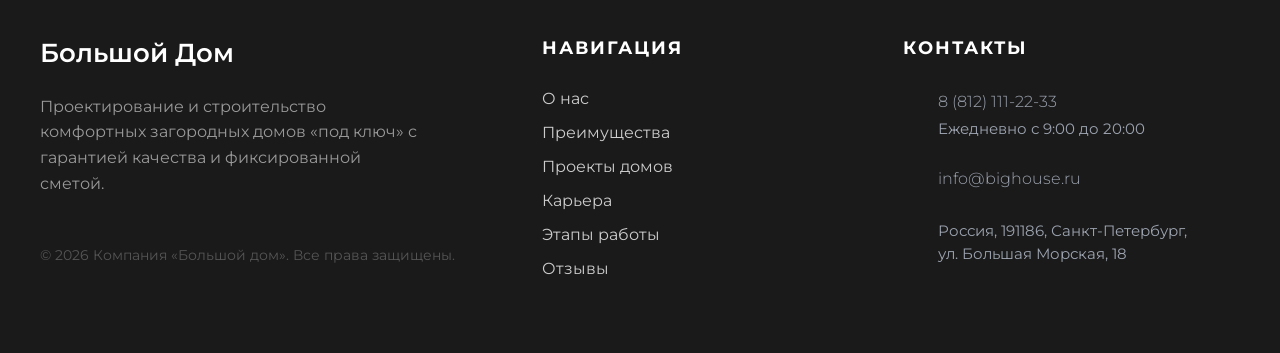
==== commit 53362c9e: "Add files via upload" ====
--- a/index.html
+++ b/index.html
@@ -284,10 +284,6 @@
             </div>
         </div>
             </div>
-
-            <div class="projects-footer">
-                <button class="button-more">СМОТРЕТЬ ЕЩЕ</button>
-            </div>
             
         </div>
     </section>
